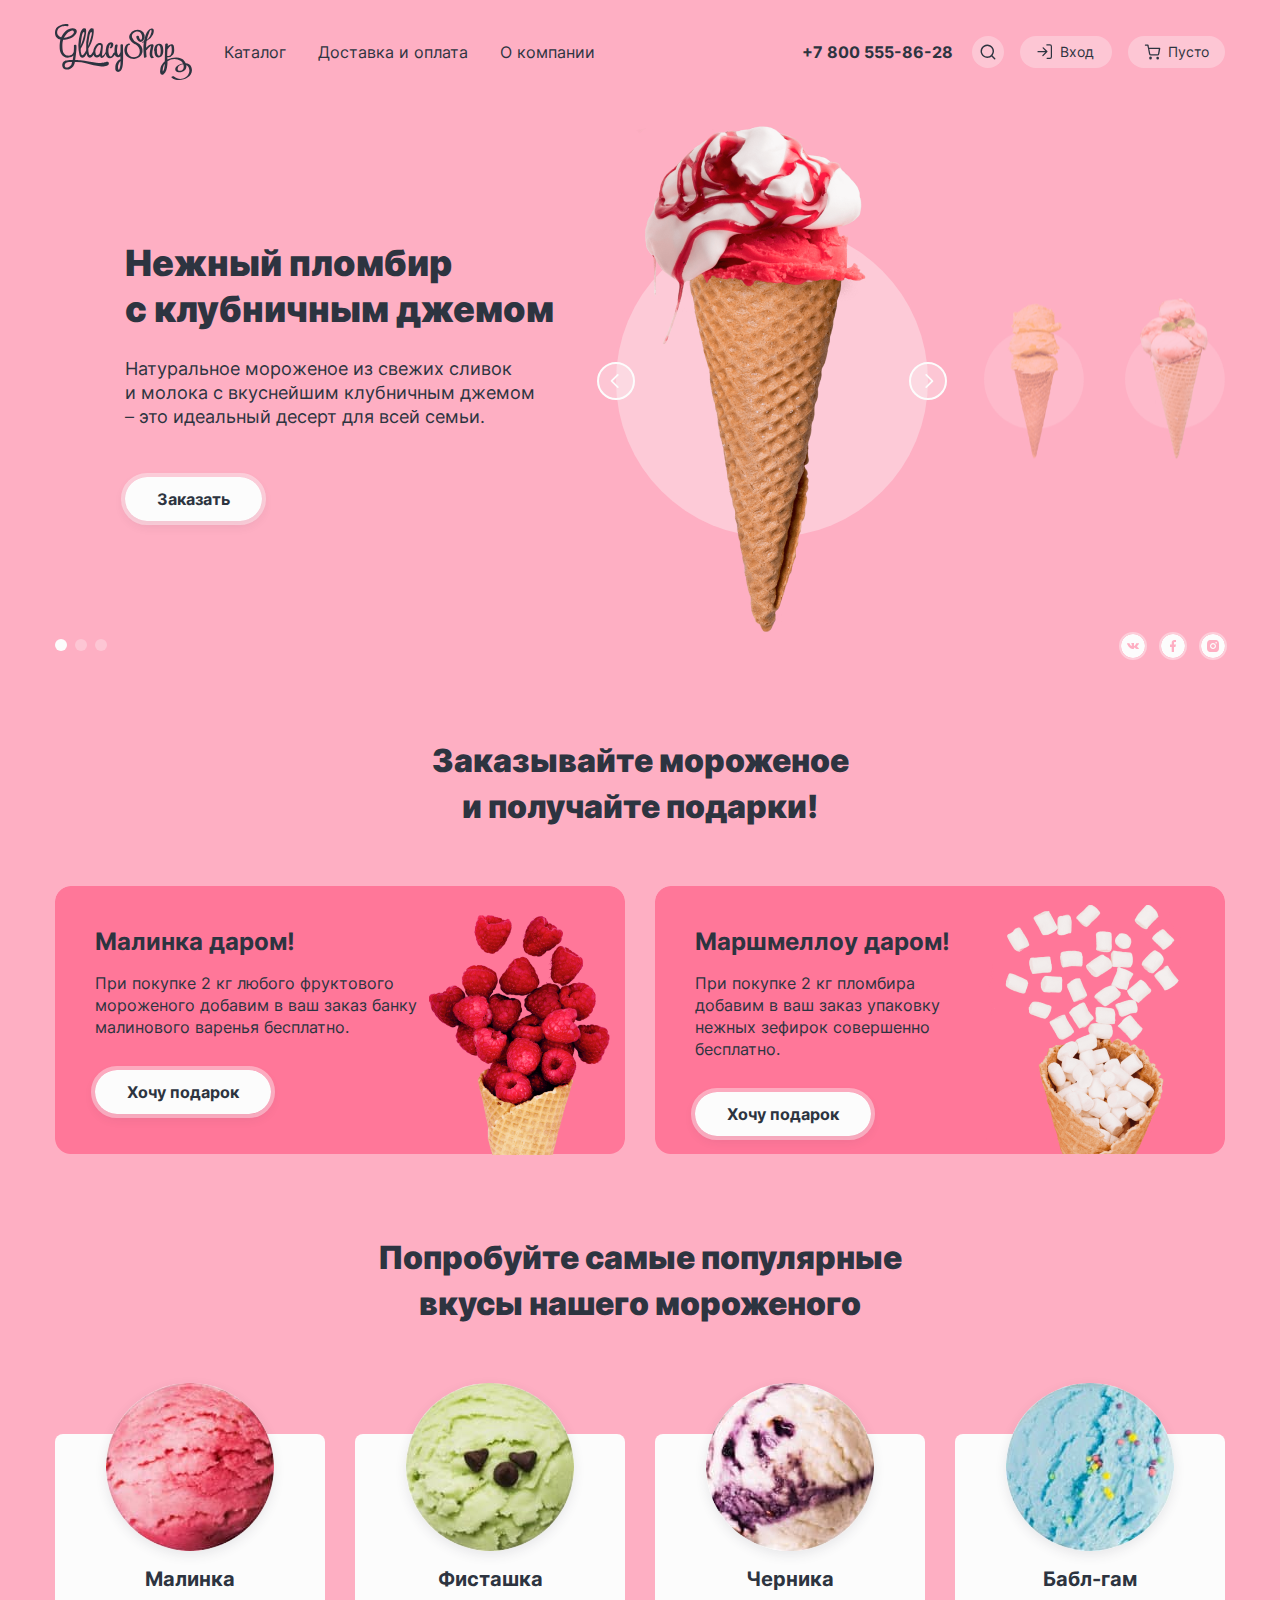
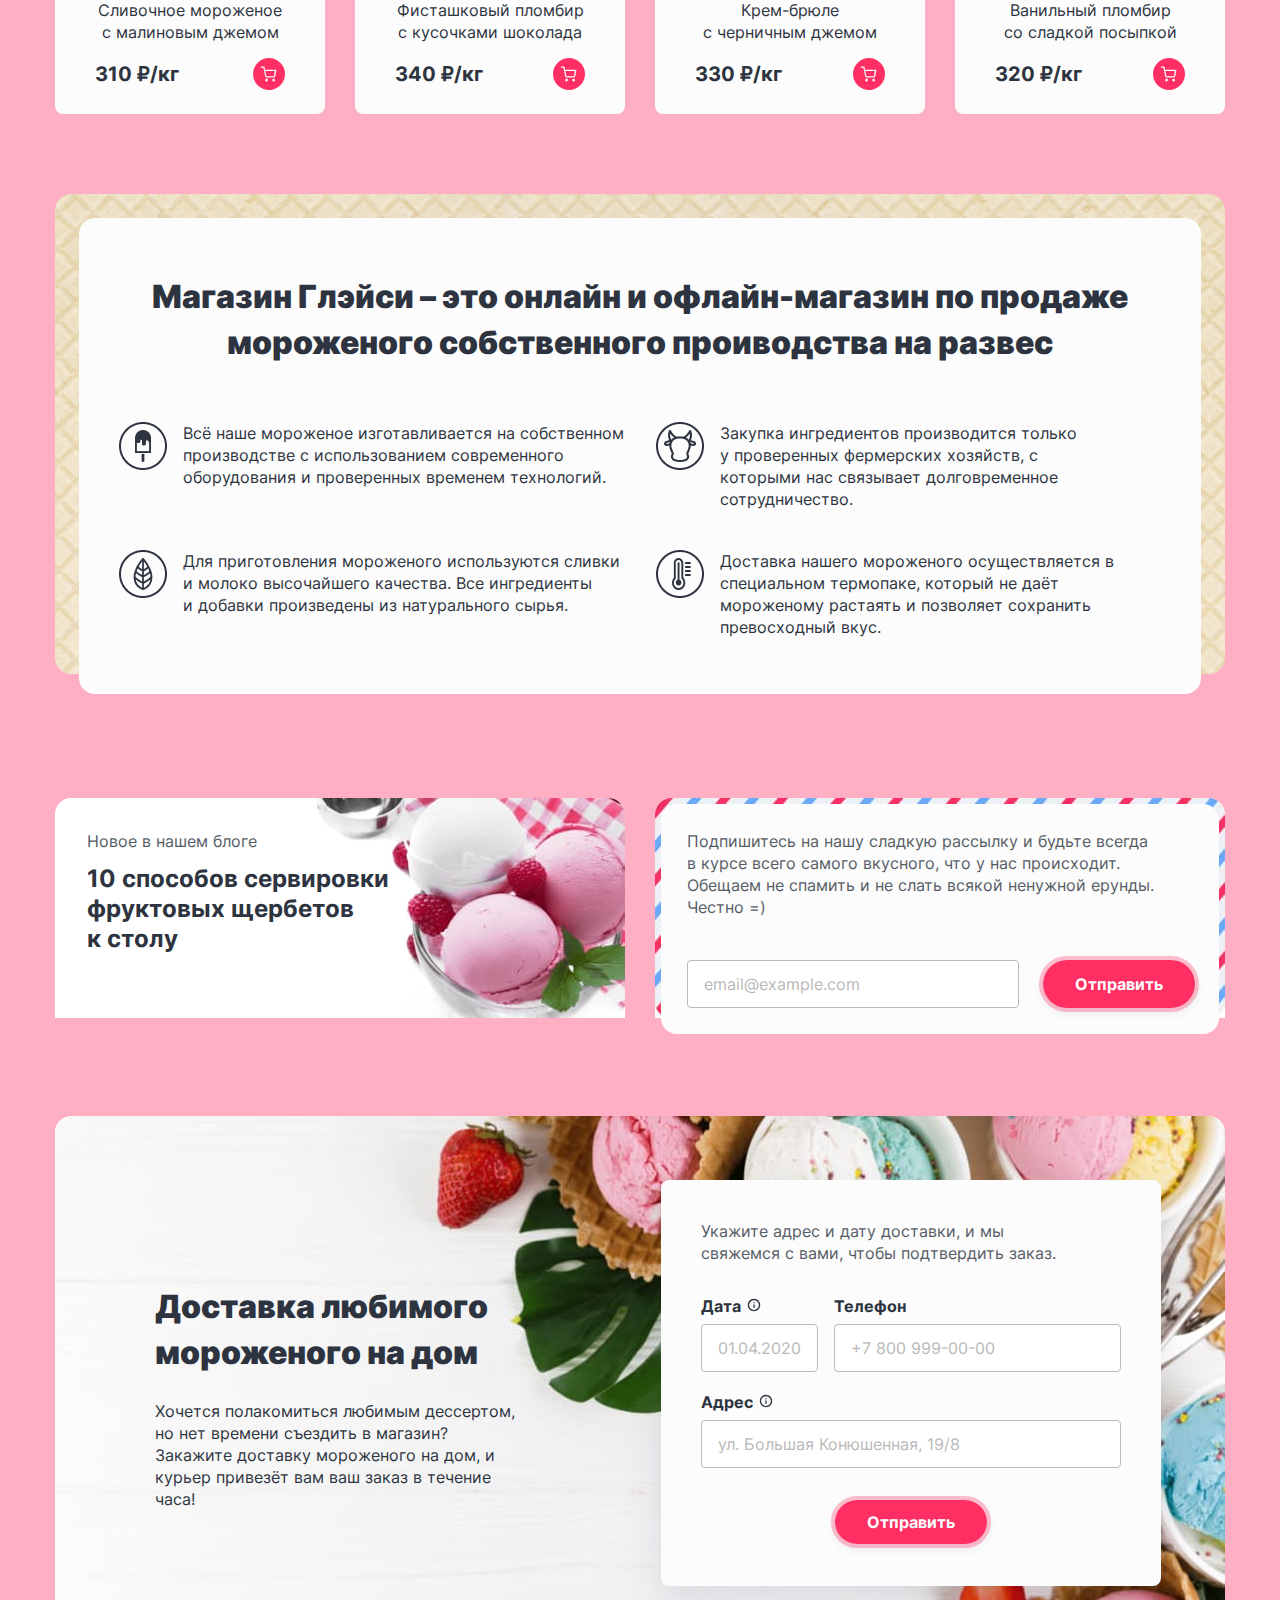
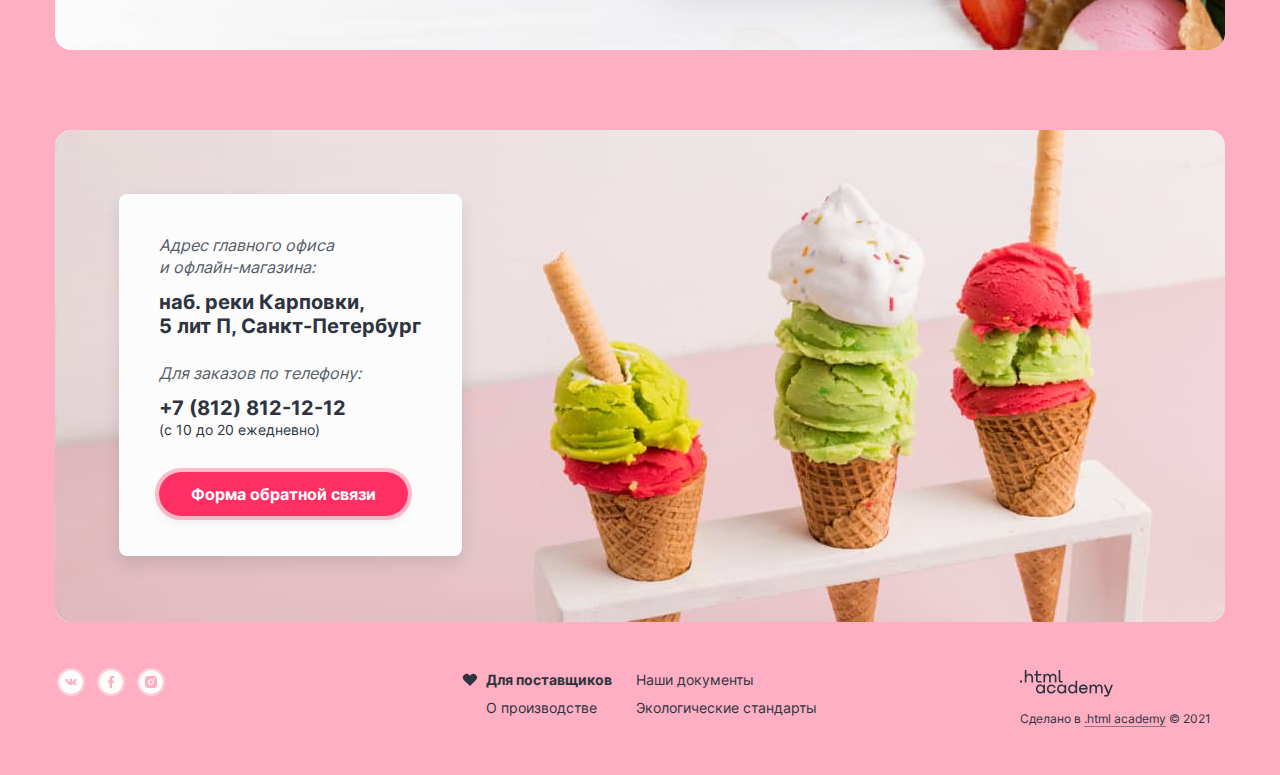
==== index.html @ a6a9e4eb "finish index html полностью" ====
<!DOCTYPE html>
<html lang="ru">

<head>
  <meta charset="utf-8">
  <title>HTML Academy: Глейси</title>
  <link rel="icon" href="favicon.ico">
  <link rel="icon" type="image/png" sizes="32x32" href="favicon.png">
  <link rel="stylesheet" href="styles/styles.css">
</head>

<body>
  <div class="container">
    <header class="header-top">
      <nav class="header-nav">
        <img class="header-logo" src="./images/logo.svg" width="137" height="56" alt="Глейси шоп">
        <ul class="main-nav disordered">
          <li class="main-nav-item">
            <a class="main-nav-link" href="#">Каталог</a>
            <ul class="main-nav-submenu">
              <li class="submenu-item new-submenu">
                <!--выбранному разделу добавлять клас submenu-link-current-->
                <a href="#" class="submenu-link">Новинки</a>
              </li>
              <li class="submenu-item">
                <a href="#" class="submenu-link">Сливочное</a>
              </li>
              <li class="submenu-item">
                <a href="#" class="submenu-link">Щербеты</a>
              </li>
              <li class="submenu-item">
                <a href="#" class="submenu-link">Фруктовый лед</a>
              </li>
              <li class="submenu-item">
                <a href="#" class="submenu-link">Мелорин</a>
              </li>
            </ul>
          </li>
          <li class="main-nav-item">
            <a class="main-nav-link" href="#">Доставка и оплата</a>
          </li>
          <li class="main-nav-item">
            <a class="main-nav-link" href="#">О компании</a>
          </li>
        </ul>
        <ul class="user-nav disordered">
          <li class="user-nav-item">
            <a class="user-nav-link link-phone" href="tel:+78005558628">+7 800 555-86-28</a>
          </li>
          <li class="user-nav-item search">
            <a class="user-nav-link nav-search" href="#">
              <span class="visually-hidden">Поиск</span>
              <svg class="search-img" aria-hidden="true" focusable="false" width="18" height="18" viewBox="0 0 18 18"
                fill="none" xmlns="http://www.w3.org/2000/svg">
                <path fill-rule="evenodd" clip-rule="evenodd"
                  d="M3 8.2a5.3 5.3 0 1 1 10.6 0 5.3 5.3 0 0 1-10.7 0Zm9.5 5.2a6.7 6.7 0 1 1 1-1l2.7 2.9a.7.7 0 0 1-1 1l-2.7-2.9Z"
                  fill="#2D3440" />
              </svg>
            </a>
            <!--для открытия попапа добавить класс popup-search-activ-->
            <div class="popup-search">
              <div class="popup-search-content">
                <button class="popup-button visually-hidden" tabindex="-1">Закрыть</button>
                <form class="popup-search-form" action="https://echo.htmlacademy.ru/" method="get">
                  <p>
                    <label for="search-form" class="visually-hidden">Поиск по сайту</label>
                    <!--при ошибке клас error-->
                    <input type="text" class="search-form" name="search-form" id="search-form"
                      placeholder="Поиск по сайту" required>
                    <button class="popup-button-reset" type="reset"></button>
                  </p>
                  <button class="visually-hidden" type="submit">Поиск</button>
                </form>
              </div>
            </div>
          </li>
          <li class="user-nav-item item-log-in">
            <a class="user-nav-link log-in" href="#">
              <svg class="log-in-img" aria-hidden="true" focusable="false" width="18" height="18" viewBox="0 0 18 18"
                fill="none" xmlns="http://www.w3.org/2000/svg">
                <path fill-rule="evenodd" clip-rule="evenodd"
                  d="M10.2 1.9c0-.4.3-.7.7-.7h3A2.2 2.2 0 0 1 16 3.4v10.5A2.2 2.2 0 0 1 14 16h-3a.7.7 0 0 1 0-1.3h3a.8.8 0 0 0 .8-.8V3.4a.8.8 0 0 0-.8-.9h-3a.7.7 0 0 1-.7-.6ZM6.7 4.4c.2-.3.6-.3.9 0l3.7 3.7a.7.7 0 0 1 0 1l-3.7 3.7a.7.7 0 1 1-1-.9l2.7-2.6H1.9a.7.7 0 0 1 0-1.3h7.4L6.7 5.3a.7.7 0 0 1 0-.9Z"
                  fill="#2D3440" />
              </svg>
              <span class="visually-hidden">Вход в личный кабинет</span>Вход</a>
            <!--Для открытия добавить клас popup-autр-activ-->
            <div class="popup-autorizacion">
              <div class="popup-autorizacion-content">
                <button class="popup-button visually-hidden" tabindex="-1">Закрыть</button>
                <h2 class="popup-autorizacion-title">Личный кабинет</h2>
                <form class="popup-search-form" action="https://echo.htmlacademy.ru/" method="get">
                  <div class="auth-group">
                    <label class="email visually-hidden" for="auth-login">Введите Ваш электронную почту</label>
                    <input class="auth-form-field field" type="text" id="auth-login" name="auth-login"
                      placeholder="email@example.com">
                  </div>
                  <div class="auth-group">
                    <label class="password visually-hidden" for="auth-password">Введите Ваш пароль</label>
                    <input class="auth-form-field field" type="password" id="auth-password" name="auth-password"
                      placeholder="Пароль">
                  </div>
                  <div class="auth-group auth-user-group">
                    <button class="button button-red" type="submit">Войти</button>
                    <div class="auth-user-option">
                      <a href="#" class="auth-form-recovery">Забыли пароль?</a>
                      <a href="#" class="auth-form-register">Регистрация</a>
                    </div>
                  </div>
                </form>
              </div>
            </div>
          </li>
          <li class="user-nav-item basket">
            <a class="user-nav-link basket-link" href="#">
              <svg class="basket-img empty" aria-hidden="true" focusable="false" width="18" height="18"
                viewBox="0 0 18 18" fill="none" xmlns="http://www.w3.org/2000/svg">
                <path fill-rule="evenodd" clip-rule="evenodd"
                  d="M1.3 1.5a.7.7 0 0 0 0 1.3h2L4 5.5 5 11a2 2 0 0 0 2 1.6h6.3a2 2 0 0 0 2-1.6l1-5.5a.7.7 0 0 0-.6-.8H5L4.6 2c0-.3-.4-.5-.7-.5H1.3Zm5 9.3L5.3 6h9.5l-.8 4.7a.6.6 0 0 1-.7.5H7a.6.6 0 0 1-.7-.5Zm-1 4.4a1.3 1.3 0 1 1 2.5 0 1.3 1.3 0 0 1-2.6 0Zm7 0a1.3 1.3 0 1 1 2.7 0 1.3 1.3 0 0 1-2.6 0Z" />
              </svg>
              <span>Пусто</span><span class="visually-hidden">Корзина
                товаров</span></a>
            <!--Для открытия добавить клас popup-basket-activ-->
            <div class="popup-basket">
              <div class="popup-basket-content">
                <h3 class="basket-title">Ваша корзина пока пуста</h3>
              </div>
            </div>
          </li>
        </ul>
      </nav>

    </header>
    <main class="main-index">
      <h1 class="visually-hidden">Glassy shop интернет магазин мороженного</h1>
      <!--Слайдер-->
      <section class="slider">
        <h2 class="visually-hidden">Слайдер с самыми популярными товарами</h2>
        <section class="slider-body">
          <h2 class="visually-hidden">Фото и описание популярного товара</h2>
          <div class="slider-wrapper">
            <ol class="slider-text-list ordered">
              <!--первый слайд-->
              <li class="slider-text-item slider-text-view">
                <h3 class="slider-title">Нежный пломбир <br>с клубничным джемом</h3>
                <p class="slider-subtitle">Натуральное мороженое из свежих сливок <br>и молока с вкуснейшим клубничным
                  джемом –
                  это идеальный десерт для всей семьи. </p>
              </li>
              <!--второй слайд-->
              <li class="slider-text-item">
                <h3 class="slider-title">Сливочное мороженое со вкусом банана</h3>
                <p class="slider-subtitle">Сливочное мороженое с ярким банановым вкусом подарит вам свежесть и
                  наслаждение
                  даже в самый жаркий летний день.</p>
              </li>
              <!--третий слайд-->
              <li class="slider-text-item">
                <h3 class="slider-title">Карамельный пломбир <br>с маршмеллоу</h3>
                <p class="slider-subtitle">Необычный сладкий десерт с карамельным топпингом и кусочками зефира завоюет
                  сердца
                  сладкоежек всех возрастов.</p>
              </li>
            </ol>
            <a href="#" class="button button-white">Заказать</a>
          </div>
          <div class="slider-image-wrapper">
            <ol class="slider-image-list ordered">
              <li class="slider-image-item slider-image-current">
                <img class="slider-image slider-image-current" src="./images/strawberry.png" width="306" height="507"
                  alt="Мороженное рожок, пломбир с клубничным джемом.">
              </li>
              <li class="slider-image-item">
                <img class="slider-image" src="./images/creamy.png" width="306" height="507"
                  alt="Мороженное рожок, сливочное, со вкусом банана.">
              </li>
              <li class="slider-image-item">
                <img class="slider-image" src="./images/caramel.png" width="306" height="507"
                  alt="Мороженное рожок, пломбир с клубничным джемом.">
              </li>
            </ol>
            <button class="slider-button slider-prev" type="button">
              <span class="visually-hidden">Предыдущее фото</span>
              <svg class="slider-prev-image" aria-hidden="true" focusable="false" width="7" height="12"
                viewBox="0 0 7 12" fill="none" xmlns="http://www.w3.org/2000/svg">
                <path fill-rule="evenodd" clip-rule="evenodd"
                  d="M1.13526 0.864757C0.875566 0.605058 0.454511 0.605058 0.194813 0.864757C-0.0648862 1.12446 -0.0648862 1.54551 0.194813 1.80521L4.39609 6.00649L0.194774 10.2078C-0.0649247 10.4675 -0.0649247 10.8886 0.194774 11.1483C0.454473 11.408 0.875527 11.408 1.13523 11.1483L5.80394 6.47955C5.80489 6.47861 5.80583 6.47767 5.80678 6.47672C6.06648 6.21702 6.06648 5.79597 5.80678 5.53627L1.13526 0.864757Z" />
              </svg>
            </button>
            <button class="slider-button slider-next" type="button">
              <span class="visually-hidden">Следующее фото</span>
              <svg class="slider-next-image" aria-hidden="true" focusable="false" width="7" height="12"
                viewBox="0 0 7 12" fill="none" xmlns="http://www.w3.org/2000/svg">
                <path fill-rule="evenodd" clip-rule="evenodd"
                  d="M1.13526 0.864757C0.875566 0.605058 0.454511 0.605058 0.194813 0.864757C-0.0648862 1.12446 -0.0648862 1.54551 0.194813 1.80521L4.39609 6.00649L0.194774 10.2078C-0.0649247 10.4675 -0.0649247 10.8886 0.194774 11.1483C0.454473 11.408 0.875527 11.408 1.13523 11.1483L5.80394 6.47955C5.80489 6.47861 5.80583 6.47767 5.80678 6.47672C6.06648 6.21702 6.06648 5.79597 5.80678 5.53627L1.13526 0.864757Z" />
              </svg>
            </button>
          </div>
        </section>
        <div class="slider-control-wrapper">
          <ol class="slider-pagination ordered">
            <li class="slider-pagination-item">
              <button class="slider-pagination-button slider-pagination-button-current" type="button">
                <span class="visually-hidden">1 слайд</span>
              </button>
            </li>
            <li class="slider-pagination-item">
              <button class="slider-pagination-button" type="button">
                <span class="visually-hidden">2 слайд</span>
              </button>
            </li>
            <li class="slider-pagination-item">
              <button class="slider-pagination-button" type="button">
                <span class="visually-hidden">3 слайд</span>
              </button>
            </li>
          </ol>
          <!--социальные кнопки-->
          <ul class="social slider-social disordered">
            <li class="social-item">
              <a class="social-link" href="https://vk.com/htmlacademy">
                <span class="visually-hidden">Мы в контакте</span>
                <svg class="social-icon vk" aria-hidden="true" focusable="false" width="16" height="16"
                  viewBox="0 0 16 16" fill="none" xmlns="http://www.w3.org/2000/svg">
                  <path fill-rule="evenodd" clip-rule="evenodd"
                    d="M16 8C16 12.4183 12.4183 16 8 16C3.58172 16 0 12.4183 0 8C0 3.58172 3.58172 0 8 0C12.4183 0 16 3.58172 16 8ZM8.39228 9.98325H7.91409C7.91409 9.98325 6.85898 10.0389 5.92986 9.19111C4.91657 8.26636 4.02166 6.43135 4.02166 6.43135C4.02166 6.43135 3.97008 6.31103 4.02612 6.25287C4.08911 6.18748 4.2607 6.18329 4.2607 6.18329L5.40378 6.17672C5.40378 6.17672 5.51151 6.19252 5.58862 6.24211C5.65216 6.28304 5.68778 6.35957 5.68778 6.35957C5.68778 6.35957 5.87252 6.76907 6.11721 7.13954C6.59475 7.86277 6.81717 8.02097 6.97932 7.94349C7.21553 7.8305 7.14472 6.92108 7.14472 6.92108C7.14472 6.92108 7.14907 6.59097 7.0258 6.44401C6.93034 6.33007 6.75027 6.29685 6.67077 6.28752C6.60647 6.28 6.71204 6.14912 6.84888 6.09038C7.05458 6.00205 7.41787 5.99701 7.84708 6.00091C8.18147 6.00386 8.2777 6.02214 8.40846 6.04984C8.71183 6.11404 8.70237 6.31976 8.68196 6.76362C8.67586 6.89625 8.66879 7.05014 8.66879 7.22787C8.66879 7.26786 8.66746 7.31048 8.66609 7.35433C8.659 7.58166 8.65089 7.84192 8.82159 7.93863C8.90913 7.98813 9.1233 7.94606 9.65894 7.14887C9.91286 6.77107 10.1032 6.32683 10.1032 6.32683C10.1032 6.32683 10.1448 6.24763 10.2095 6.21365C10.2756 6.179 10.3648 6.18966 10.3648 6.18966L11.5677 6.1831C11.5677 6.1831 11.9291 6.14531 11.9877 6.28828C12.049 6.43839 11.8526 6.78887 11.3611 7.36294C10.8976 7.90445 10.6707 8.10579 10.6886 8.2824C10.7018 8.41323 10.8493 8.53049 11.1343 8.76238C11.7265 9.24409 11.8843 9.49702 11.9218 9.55713C11.9248 9.56199 11.9271 9.56559 11.9287 9.56795C12.1937 9.95308 11.6348 9.98325 11.6348 9.98325L10.5665 9.99629C10.5665 9.99629 10.3369 10.0362 10.0347 9.85427C9.87671 9.75923 9.72223 9.60401 9.57505 9.45612C9.35005 9.23004 9.1421 9.02109 8.96463 9.07041C8.66683 9.15322 8.67617 9.71559 8.67617 9.71559C8.67617 9.71559 8.67834 9.83571 8.61046 9.89968C8.53672 9.96936 8.39228 9.98325 8.39228 9.98325Z" />
                </svg>
              </a>
            </li>
            <li class="social-item">
              <a class="social-link" href="https://www.facebook.com/htmlacademy/">
                <span class="visually-hidden">Мы в фейсбуке</span>
                <svg class="social-icon facebook" aria-hidden="true" focusable="false" width="16" height="16"
                  viewBox="0 0 16 16" fill="none" xmlns="http://www.w3.org/2000/svg">
                  <path fill-rule="evenodd" clip-rule="evenodd"
                    d="M16 8C16 12.4183 12.4183 16 8 16C3.58172 16 0 12.4183 0 8C0 3.58172 3.58172 0 8 0C12.4183 0 16 3.58172 16 8ZM9.61905 8.6H8.66667V12H7.14286V8.6H6V7H7.14286V5.88C7.14286 4.6628 7.87733 4 8.91162 4C9.40686 4 9.87581 4.0388 10 4.056V5.4H9.42857C8.66667 5.4 8.66667 5.788 8.66667 6.2V7H10L9.61905 8.6Z" />
                </svg>
              </a>
            </li>
            <li class="social-item">
              <a class="social-link" href="https://www.instagram.com/htmlacademy/">
                <span class="visually-hidden">Мы в инстаграмме</span>
                <svg class="social-icon instagram" aria-hidden="true" focusable="false" width="16" height="16"
                  viewBox="0 0 16 16" fill="none" xmlns="http://www.w3.org/2000/svg">
                  <path fill-rule="evenodd" clip-rule="evenodd"
                    d="M16 8C16 12.4183 12.4183 16 8 16C3.58172 16 0 12.4183 0 8C0 3.58172 3.58172 0 8 0C12.4183 0 16 3.58172 16 8ZM9.6488 4.024C9.2224 4.004 9.0868 4 8 4C6.9132 4 6.7776 4.0052 6.3512 4.024C5.9248 4.044 5.6352 4.1108 5.38 4.21C5.11297 4.31029 4.87107 4.46769 4.6712 4.6712C4.46752 4.87093 4.31009 5.11287 4.21 5.38C4.1108 5.6352 4.044 5.9248 4.024 6.3512C4.004 6.7776 4 6.9132 4 8C4 9.0868 4.0052 9.2224 4.024 9.6488C4.044 10.0748 4.1108 10.3652 4.21 10.62C4.31037 10.887 4.46776 11.1289 4.6712 11.3288C4.87101 11.5324 5.11293 11.6898 5.38 11.79C5.6352 11.8888 5.9252 11.956 6.3512 11.976C6.7776 11.996 6.9132 12 8 12C9.0868 12 9.2224 11.9948 9.6488 11.976C10.0748 11.956 10.3652 11.8888 10.62 11.79C10.8869 11.6895 11.1288 11.5321 11.3288 11.3288C11.5324 11.129 11.6899 10.8871 11.79 10.62C11.8888 10.3648 11.956 10.0748 11.976 9.6488C11.996 9.2224 12 9.0868 12 8C12 6.9132 11.9948 6.7776 11.976 6.3512C11.956 5.9252 11.8888 5.6348 11.79 5.38C11.6896 5.11304 11.5322 4.87116 11.3288 4.6712C11.1064 4.4492 10.884 4.3116 10.62 4.21C10.3648 4.1108 10.0748 4.044 9.6488 4.024ZM6.58579 6.58579C6.96086 6.21071 7.46957 6 8 6C8.53043 6 9.03914 6.21071 9.41421 6.58579C9.78929 6.96086 10 7.46957 10 8C10 8.53043 9.78929 9.03914 9.41421 9.41421C9.03914 9.78929 8.53043 10 8 10C7.46957 10 6.96086 9.78929 6.58579 9.41421C6.21071 9.03914 6 8.53043 6 8C6 7.46957 6.21071 6.96086 6.58579 6.58579ZM10.4536 5.54645C10.5473 5.64021 10.6 5.76739 10.6 5.9C10.6 6.03261 10.5473 6.15979 10.4536 6.25355C10.3598 6.34732 10.2326 6.4 10.1 6.4C9.96739 6.4 9.84021 6.34732 9.74645 6.25355C9.65268 6.15979 9.6 6.03261 9.6 5.9C9.6 5.76739 9.65268 5.64021 9.74645 5.54645C9.84021 5.45268 9.96739 5.4 10.1 5.4C10.2326 5.4 10.3598 5.45268 10.4536 5.54645ZM8.84853 7.15147C8.62348 6.92643 8.31826 6.8 8 6.8C7.68174 6.8 7.37652 6.92643 7.15147 7.15147C6.92643 7.37652 6.8 7.68174 6.8 8C6.8 8.31826 6.92643 8.62348 7.15147 8.84853C7.37652 9.07357 7.68174 9.2 8 9.2C8.31826 9.2 8.62348 9.07357 8.84853 8.84853C9.07357 8.62348 9.2 8.31826 9.2 8C9.2 7.68174 9.07357 7.37652 8.84853 7.15147Z" />
                </svg>
              </a>
            </li>
          </ul>
        </div>
      </section>
      <!--специальные предложения-->
      <section class="cpecial">
        <h2 class="visually-hidden">Специальные предложения</h2>
        <p class="special-title"><strong>Заказывайте мороженое и получайте подарки!</strong></p>
        <ul class="special-list disordered">
          <li class="special-item raspberry">
            <div class="special-item-text">
              <h3 class="special-item-title">Малинка даром!</h3>
              <p class="special-item-subtitle">При покупке 2 кг любого фруктового мороженого добавим в ваш заказ банку
                малинового варенья бесплатно.</p>
              <a href="#" class="button button-white">Хочу подарок</a>
            </div>
            <img class="special-item-img" src="./images/raspberry.png" alt="Малина в рожке" width="181" height="240px">
          </li>
          <li class="special-item marshmallow">
            <div class="special-item-text">
              <h3 class="special-item-title">Маршмеллоу даром!</h3>
              <p class="special-item-subtitle">При покупке 2 кг пломбира добавим в ваш заказ упаковку нежных зефирок
                совершенно бесплатно.</p>
              <a href="#" class="button button-white">Хочу подарок</a>
            </div>
            <img class="special-item-img" src="./images/marshmallow.png" alt="Зефирки в рожке" width="232" height="249">
          </li>
        </ul>
      </section>
      <!--Популярные товары-->
      <section class="popular">
        <h2 class="popular-title">Попробуйте самые популярные вкусы нашего мороженого</h2>
        <ul class="popular-card card-list disordered">
          <li class="card-item">
            <img class="card-item-image" src="./images/ice-raspberry.jpg" width="168" height="168"
              alt="фото малинового мороженого">
            <h4 class="card-item-title">Малинка</h4>
            <p class="card-item-subtitle">Сливочное мороженое с малиновым джемом</p>
            <div class="buy-wrapper">
              <p class="card-item-price"><b>310 ₽/кг</b></p>
              <button class="card-item-button" type="button">
                <span class="visually-hidden">Добавить в корзину</span>
                <svg class="basket-img" aria-hidden="true" focusable="false" width="18" height="18" viewBox="0 0 18 18"
                  fill="none" xmlns="http://www.w3.org/2000/svg">
                  <path fill-rule="evenodd" clip-rule="evenodd"
                    d="M1.3 1.5a.7.7 0 0 0 0 1.3h2L4 5.5 5 11a2 2 0 0 0 2 1.6h6.3a2 2 0 0 0 2-1.6l1-5.5a.7.7 0 0 0-.6-.8H5L4.6 2c0-.3-.4-.5-.7-.5H1.3Zm5 9.3L5.3 6h9.5l-.8 4.7a.6.6 0 0 1-.7.5H7a.6.6 0 0 1-.7-.5Zm-1 4.4a1.3 1.3 0 1 1 2.5 0 1.3 1.3 0 0 1-2.6 0Zm7 0a1.3 1.3 0 1 1 2.7 0 1.3 1.3 0 0 1-2.6 0Z" />
                </svg>
              </button>
            </div>
          </li>
          <li class="card-item">
            <img class="card-item-image" src="./images/ice-pistachio.jpg" width="168" height="168"
              alt="фото Фисташкового мороженого с кусочками шоколада">
            <h4 class="card-item-title">Фисташка</h4>
            <p class="card-item-subtitle">Фисташковый пломбир с кусочками шоколада</p>
            <div class="buy-wrapper">
              <p class="card-item-price"><b>340 ₽/кг</b></p>
              <button class="card-item-button" type="button">
                <span class="visually-hidden">Добавить в корзину</span>
                <svg class="basket-img" aria-hidden="true" focusable="false" width="18" height="18" viewBox="0 0 18 18"
                  fill="none" xmlns="http://www.w3.org/2000/svg">
                  <path fill-rule="evenodd" clip-rule="evenodd"
                    d="M1.3 1.5a.7.7 0 0 0 0 1.3h2L4 5.5 5 11a2 2 0 0 0 2 1.6h6.3a2 2 0 0 0 2-1.6l1-5.5a.7.7 0 0 0-.6-.8H5L4.6 2c0-.3-.4-.5-.7-.5H1.3Zm5 9.3L5.3 6h9.5l-.8 4.7a.6.6 0 0 1-.7.5H7a.6.6 0 0 1-.7-.5Zm-1 4.4a1.3 1.3 0 1 1 2.5 0 1.3 1.3 0 0 1-2.6 0Zm7 0a1.3 1.3 0 1 1 2.7 0 1.3 1.3 0 0 1-2.6 0Z" />
                </svg>
              </button>
            </div>
          </li>
          <li class="card-item">
            <img class="card-item-image" src="./images/ice-blueberry.jpg" width="168" height="168"
              alt="фото мороженого крем Крем-брюле с черничным джемом">
            <h4 class="card-item-title">Черника</h4>
            <p class="card-item-subtitle">Крем-брюле <br>с черничным джемом</p>
            <div class="buy-wrapper">
              <p class="card-item-price"><b>330 ₽/кг</b></p>
              <button class="card-item-button" type="button">
                <span class="visually-hidden">Добавить в корзину</span>
                <svg class="basket-img" aria-hidden="true" focusable="false" width="18" height="18" viewBox="0 0 18 18"
                  fill="none" xmlns="http://www.w3.org/2000/svg">
                  <path fill-rule="evenodd" clip-rule="evenodd"
                    d="M1.3 1.5a.7.7 0 0 0 0 1.3h2L4 5.5 5 11a2 2 0 0 0 2 1.6h6.3a2 2 0 0 0 2-1.6l1-5.5a.7.7 0 0 0-.6-.8H5L4.6 2c0-.3-.4-.5-.7-.5H1.3Zm5 9.3L5.3 6h9.5l-.8 4.7a.6.6 0 0 1-.7.5H7a.6.6 0 0 1-.7-.5Zm-1 4.4a1.3 1.3 0 1 1 2.5 0 1.3 1.3 0 0 1-2.6 0Zm7 0a1.3 1.3 0 1 1 2.7 0 1.3 1.3 0 0 1-2.6 0Z" />
                </svg>
              </button>
            </div>
          </li>
          <li class="card-item">
            <img class="card-item-image" src="./images/ice-buble-gum.jpg" width="168" height="168"
              alt="фото ванильного мороженого с сладкой посыпкой">
            <h4 class="card-item-title">Бабл-гам</h4>
            <p class="card-item-subtitle">Ванильный пломбир <br>со сладкой посыпкой</p>
            <div class="buy-wrapper">
              <p class="card-item-price"><b>320 ₽/кг</b></p>
              <button class="card-item-button" type="button">
                <span class="visually-hidden">Добавить в корзину</span>
                <svg class="basket-img" aria-hidden="true" focusable="false" width="18" height="18" viewBox="0 0 18 18"
                  fill="none" xmlns="http://www.w3.org/2000/svg">
                  <path fill-rule="evenodd" clip-rule="evenodd"
                    d="M1.3 1.5a.7.7 0 0 0 0 1.3h2L4 5.5 5 11a2 2 0 0 0 2 1.6h6.3a2 2 0 0 0 2-1.6l1-5.5a.7.7 0 0 0-.6-.8H5L4.6 2c0-.3-.4-.5-.7-.5H1.3Zm5 9.3L5.3 6h9.5l-.8 4.7a.6.6 0 0 1-.7.5H7a.6.6 0 0 1-.7-.5Zm-1 4.4a1.3 1.3 0 1 1 2.5 0 1.3 1.3 0 0 1-2.6 0Zm7 0a1.3 1.3 0 1 1 2.7 0 1.3 1.3 0 0 1-2.6 0Z" />
                </svg>
              </button>
            </div>
          </li>
        </ul>
      </section>
      <!--Преимущества-->
      <section class="advantages">
        <div class="advantages-wrapper">
          <h2 class="visually-hidden">Наши преимущества</h2>
          <p class="advantages-title"><strong>Магазин Глэйси – это онлайн и офлайн-магазин по продаже мороженого
              собственного проиводства на развес</strong></p>
          <ul class="advantages-subtitle-list disordered">
            <li class="advantages-subtitle ice-cream">
              <p>Всё наше мороженое изготавливается на собственном производстве с использованием современного
                оборудования и проверенных временем технологий.</p>
            </li>
            <li class="advantages-subtitle cow">
              <p>Закупка ингредиентов производится только
                <br>у проверенных фермерских хозяйств, с которыми
                нас связывает долговременное сотрудничество.
              </p>
            </li>
            <li class="advantages-subtitle leaf">
              <p>Для приготовления мороженого используются сливки и молоко высочайшего качества. Все ингредиенты
                <br>и добавки произведены из натурального сырья.
              </p>
            </li>
            <li class="advantages-subtitle thermometer">
              <p>Доставка нашего мороженого осуществляется в специальном термопаке, который не даёт мороженому растаять
                и позволяет сохранить превосходный вкус.</p>
            </li>
          </ul>
        </div>
      </section>
      <!--новинки блога-->
      <div class="foryou">
        <article class="blog">
          <h2 class="visually-hidden">Новинки блога и рассылка новостей</h2>
          <a href="#" class="blog-link">
            <h5 class="blog-title">Новое в нашем блоге</h5>
          </a>
          <a href="#" class="blog-link">
            <b class="blog-subtitle">10 способов сервировки фруктовых щербетов <br>к столу</b>
          </a>
        </article>
        <!--рассылка-->
        <section class="newsletter">
          <h2 class="visually-hidden">Подписка на новостную рассылку</h2>
          <div class="newsletter-wrapper">
            <p class="newsletter-text">Подпишитесь на нашу сладкую рассылку и будьте всегда
              <br>в курсе всего самого вкусного, что у нас происходит. Обещаем не спамить и не слать всякой ненужной
              ерунды.
              Честно =)
            </p>
            <form class="newsletter-form" action="https://echo.htmlacademy.ru/" method="post">
              <p class="newsletter-email">
                <label class="visually-hidden" for="newsletter-email">Email</label>
                <input class="field" placeholder="email@example.com" type="email" name="newsletter-email"
                  id="newsletter-email" required>
              </p>
              <button class="button button-red newsletter-button" type="submit">Отправить</button>
            </form>
          </div>
        </section>
      </div>
      <!--Доставка-->
      <section class="delivery">
        <div class="delivery-text">
          <h2 class="delivery-title">Доставка любимого мороженого на дом</h2>
          <p class="delivery-subtitle">Хочется полакомиться любимым дессертом, но нет времени съездить в магазин?
            Закажите доставку мороженого на дом, и курьер привезёт вам ваш заказ в течение часа!</p>
        </div>
        <form class="delivery-form" action="https://echo.htmlacademy.ru/" method="post">
          <p class="delivery-form-text">Укажите адрес и дату доставки, и мы свяжемся с вами, чтобы подтвердить заказ.
          </p>
          <p class="field-group date">
            <label for="delivery-date-input" class="delivery-date">Дата
              <span class="delivery-info">
                <span class="visually-hidden">Дополнительная информация.</span>
                <span class="delivery-popup">Выберите желаемую дату доставки</span>
              </span>
            </label>
            <input type="text" class="delivery-date-input" name="delivery-date-input" id="delivery-date-input"
              placeholder="01.04.2020" required>
          </p>
          <p class="field-group phone">
            <label for="delivery-phone-input" class="delivery-phone">Телефон</label>
            <input type="tel" class="delivery-phone-input" name="delivery-phone-input" id="delivery-phone-input"
              placeholder="+7 800 999-00-00" required>
          </p>
          <p class="field-group address">
            <label for="delivery-address-input" class="delivery-address">Адрес
              <span class="delivery-info">
                <span class="visually-hidden">Дополнительная информация.</span>
                <span class="delivery-popup">Введите название улицы, дома и квартиры</span>
              </span>
            </label>
            <input type="text" class="delivery-address-input" name="delivery-address-input" id="delivery-address-input"
              placeholder="ул. Большая Конюшенная, 19/8" required>
          </p>
          <button class="button button-red delivery-button" type="submit">Отправить</button>
        </form>
      </section>
      <!--Контакты-->
      <section class="contacts">
        <h2 class="visually-hidden">Контакты</h2>
        <address class="contacts-address">
          <p class="address-title">Адрес главного офиса и офлайн-магазина:</p>
          <p class="address-subtitle"><strong>наб. реки Карповки, <br>5 лит П, Санкт-Петербург</strong></p>
          <p class="address-title title-phone">Для заказов по телефону:</p>
          <a class="contacts-phone" href="+78128121212">+7 (812) 812-12-12</a>
          <p class="work-time">(с 10 до 20 ежедневно)</p>
          <a class="button button-red button-feedback" href="#">Форма обратной связи</a>
        </address>
      </section>
    </main>
    <!--footer-->
    <footer class="page-footer">
      <!--footer-social-->
      <section class="footer-social">
        <h2 class="visually-hidden">Мы в соцсетях</h2>
        <ul class="social footer-social-list disordered">
          <li class="social-item">
            <a class="social-link" href="https://vk.com/htmlacademy">
              <span class="visually-hidden">Мы в контакте</span>
              <svg class="social-icon vk" aria-hidden="true" focusable="false" width="16" height="16"
                viewBox="0 0 16 16" fill="none" xmlns="http://www.w3.org/2000/svg">
                <path fill-rule="evenodd" clip-rule="evenodd"
                  d="M16 8C16 12.4183 12.4183 16 8 16C3.58172 16 0 12.4183 0 8C0 3.58172 3.58172 0 8 0C12.4183 0 16 3.58172 16 8ZM8.39228 9.98325H7.91409C7.91409 9.98325 6.85898 10.0389 5.92986 9.19111C4.91657 8.26636 4.02166 6.43135 4.02166 6.43135C4.02166 6.43135 3.97008 6.31103 4.02612 6.25287C4.08911 6.18748 4.2607 6.18329 4.2607 6.18329L5.40378 6.17672C5.40378 6.17672 5.51151 6.19252 5.58862 6.24211C5.65216 6.28304 5.68778 6.35957 5.68778 6.35957C5.68778 6.35957 5.87252 6.76907 6.11721 7.13954C6.59475 7.86277 6.81717 8.02097 6.97932 7.94349C7.21553 7.8305 7.14472 6.92108 7.14472 6.92108C7.14472 6.92108 7.14907 6.59097 7.0258 6.44401C6.93034 6.33007 6.75027 6.29685 6.67077 6.28752C6.60647 6.28 6.71204 6.14912 6.84888 6.09038C7.05458 6.00205 7.41787 5.99701 7.84708 6.00091C8.18147 6.00386 8.2777 6.02214 8.40846 6.04984C8.71183 6.11404 8.70237 6.31976 8.68196 6.76362C8.67586 6.89625 8.66879 7.05014 8.66879 7.22787C8.66879 7.26786 8.66746 7.31048 8.66609 7.35433C8.659 7.58166 8.65089 7.84192 8.82159 7.93863C8.90913 7.98813 9.1233 7.94606 9.65894 7.14887C9.91286 6.77107 10.1032 6.32683 10.1032 6.32683C10.1032 6.32683 10.1448 6.24763 10.2095 6.21365C10.2756 6.179 10.3648 6.18966 10.3648 6.18966L11.5677 6.1831C11.5677 6.1831 11.9291 6.14531 11.9877 6.28828C12.049 6.43839 11.8526 6.78887 11.3611 7.36294C10.8976 7.90445 10.6707 8.10579 10.6886 8.2824C10.7018 8.41323 10.8493 8.53049 11.1343 8.76238C11.7265 9.24409 11.8843 9.49702 11.9218 9.55713C11.9248 9.56199 11.9271 9.56559 11.9287 9.56795C12.1937 9.95308 11.6348 9.98325 11.6348 9.98325L10.5665 9.99629C10.5665 9.99629 10.3369 10.0362 10.0347 9.85427C9.87671 9.75923 9.72223 9.60401 9.57505 9.45612C9.35005 9.23004 9.1421 9.02109 8.96463 9.07041C8.66683 9.15322 8.67617 9.71559 8.67617 9.71559C8.67617 9.71559 8.67834 9.83571 8.61046 9.89968C8.53672 9.96936 8.39228 9.98325 8.39228 9.98325Z" />
              </svg>
            </a>
          </li>
          <li class="social-item">
            <a class="social-link" href="https://www.facebook.com/htmlacademy/">
              <span class="visually-hidden">Мы в фейсбуке</span>
              <svg class="social-icon facebook" aria-hidden="true" focusable="false" width="16" height="16"
                viewBox="0 0 16 16" fill="none" xmlns="http://www.w3.org/2000/svg">
                <path fill-rule="evenodd" clip-rule="evenodd"
                  d="M16 8C16 12.4183 12.4183 16 8 16C3.58172 16 0 12.4183 0 8C0 3.58172 3.58172 0 8 0C12.4183 0 16 3.58172 16 8ZM9.61905 8.6H8.66667V12H7.14286V8.6H6V7H7.14286V5.88C7.14286 4.6628 7.87733 4 8.91162 4C9.40686 4 9.87581 4.0388 10 4.056V5.4H9.42857C8.66667 5.4 8.66667 5.788 8.66667 6.2V7H10L9.61905 8.6Z" />
              </svg>
            </a>
          </li>
          <li class="social-item">
            <a class="social-link" href="https://www.instagram.com/htmlacademy/">
              <span class="visually-hidden">Мы в инстаграмме</span>
              <svg class="social-icon instagram" aria-hidden="true" focusable="false" width="16" height="16"
                viewBox="0 0 16 16" fill="none" xmlns="http://www.w3.org/2000/svg">
                <path fill-rule="evenodd" clip-rule="evenodd"
                  d="M16 8C16 12.4183 12.4183 16 8 16C3.58172 16 0 12.4183 0 8C0 3.58172 3.58172 0 8 0C12.4183 0 16 3.58172 16 8ZM9.6488 4.024C9.2224 4.004 9.0868 4 8 4C6.9132 4 6.7776 4.0052 6.3512 4.024C5.9248 4.044 5.6352 4.1108 5.38 4.21C5.11297 4.31029 4.87107 4.46769 4.6712 4.6712C4.46752 4.87093 4.31009 5.11287 4.21 5.38C4.1108 5.6352 4.044 5.9248 4.024 6.3512C4.004 6.7776 4 6.9132 4 8C4 9.0868 4.0052 9.2224 4.024 9.6488C4.044 10.0748 4.1108 10.3652 4.21 10.62C4.31037 10.887 4.46776 11.1289 4.6712 11.3288C4.87101 11.5324 5.11293 11.6898 5.38 11.79C5.6352 11.8888 5.9252 11.956 6.3512 11.976C6.7776 11.996 6.9132 12 8 12C9.0868 12 9.2224 11.9948 9.6488 11.976C10.0748 11.956 10.3652 11.8888 10.62 11.79C10.8869 11.6895 11.1288 11.5321 11.3288 11.3288C11.5324 11.129 11.6899 10.8871 11.79 10.62C11.8888 10.3648 11.956 10.0748 11.976 9.6488C11.996 9.2224 12 9.0868 12 8C12 6.9132 11.9948 6.7776 11.976 6.3512C11.956 5.9252 11.8888 5.6348 11.79 5.38C11.6896 5.11304 11.5322 4.87116 11.3288 4.6712C11.1064 4.4492 10.884 4.3116 10.62 4.21C10.3648 4.1108 10.0748 4.044 9.6488 4.024ZM6.58579 6.58579C6.96086 6.21071 7.46957 6 8 6C8.53043 6 9.03914 6.21071 9.41421 6.58579C9.78929 6.96086 10 7.46957 10 8C10 8.53043 9.78929 9.03914 9.41421 9.41421C9.03914 9.78929 8.53043 10 8 10C7.46957 10 6.96086 9.78929 6.58579 9.41421C6.21071 9.03914 6 8.53043 6 8C6 7.46957 6.21071 6.96086 6.58579 6.58579ZM10.4536 5.54645C10.5473 5.64021 10.6 5.76739 10.6 5.9C10.6 6.03261 10.5473 6.15979 10.4536 6.25355C10.3598 6.34732 10.2326 6.4 10.1 6.4C9.96739 6.4 9.84021 6.34732 9.74645 6.25355C9.65268 6.15979 9.6 6.03261 9.6 5.9C9.6 5.76739 9.65268 5.64021 9.74645 5.54645C9.84021 5.45268 9.96739 5.4 10.1 5.4C10.2326 5.4 10.3598 5.45268 10.4536 5.54645ZM8.84853 7.15147C8.62348 6.92643 8.31826 6.8 8 6.8C7.68174 6.8 7.37652 6.92643 7.15147 7.15147C6.92643 7.37652 6.8 7.68174 6.8 8C6.8 8.31826 6.92643 8.62348 7.15147 8.84853C7.37652 9.07357 7.68174 9.2 8 9.2C8.31826 9.2 8.62348 9.07357 8.84853 8.84853C9.07357 8.62348 9.2 8.31826 9.2 8C9.2 7.68174 9.07357 7.37652 8.84853 7.15147Z" />
              </svg>
            </a>
          </li>
        </ul>
      </section>
      <!--footer-info-->
      <section class="footer-info">
        <h2 class="visually-hidden">Дополнительная информация</h2>
        <ul class="footer-info-list disordered">
          <li class="footer-info-item">
            <a class="footer-info-link suppliers" href="#">Для поставщиков</a>
          </li>
          <li class="footer-info-item">
            <a class="footer-info-link production" href="#">Наши документы</a>
          </li>
          <li class="footer-info-item">
            <a class="footer-info-link documents" href="#">О производстве</a>
          </li>
          <li class="footer-info-item">
            <a class="footer-info-link standarts" href="#">Экологические стандарты</a>
          </li>
        </ul>
      </section>
      <!--Копирайт-->
      <section class="copyright">
        <h2 class="visually-hidden">Копирайт</h2>
        <a class="footer-logo" href="https://htmlacademy.ru/">
          <img class="footer-logo-img" src="./images/logo_htmlacademy.svg" alt="Логитип компании htmlacademy.">
        </a>
        <p class="footer-copyright">Сделано в <a class="copyright-link">.html academy</a> © 2021</p>
      </section>
    </footer>
  </div>
</body>

</html>
---- styles/styles.css ----
@font-face {
  font-family: "Inter";
  font-style: normal;
  font-weight: 400;
  src: url("../fonts/inter-400.woff2") format("woff2");
  font-display: swap;
}

@font-face {
  font-family: "Inter";
  font-style: normal;
  font-weight: 700;
  src: url("../fonts/inter-700.woff2") format("woff2");
  font-display: swap;
}

@font-face {
  font-family: "Inter";
  font-style: normal;
  font-weight: 900;
  src: url("../fonts/inter-900.woff2") format("woff2");
  font-display: swap;
}

*,
*::before,
*::after {
  margin: 0;
  padding: 0;
}

html {
  height: 100%;
}

body {
  display: flex;
  flex-direction: column;
  min-height: 100%;
  font-family: "Inter", "Arial", sans-serif;
  font-weight: 400;
  font-size: 16px;
  line-height: 22px;
  color: #2d3440;
  background-color: #feafc3;
}

.visually-hidden {
  position: absolute;
  width: 1px;
  height: 1px;
  margin: -1px;
  padding: 0;
  border: 0;
  clip: rect(0 0 0 0);
  overflow: hidden;
}

.disordered li,
.ordered li {
  list-style-type: none;
}

.container {
  max-width: 1170px;
  margin: 0 auto;
}

.main-index {
  display: grid;
  gap: 80px;
  flex-grow: 1;
}

/*---header---*/

.header-top {
  min-height: 104px;
  padding-top: 24px;
  box-sizing: border-box;
}

.header-nav {
  display: flex;
  margin-bottom: 24px;
}

.header-logo {
  margin-right: 16px;
}

/*---main-nav---*/
.main-nav {
  display: flex;
  align-items: center;
}

.main-nav-item {
  position: relative;
}

.main-nav-link {
  padding: 8px 16px;
  border-radius: 26px;
  line-height: 20px;
  color: #2d3440;
  text-decoration: none;
}

.main-nav-link:hover {
  background-color: rgba(252, 252, 252, 0.5);
}

.main-nav-link:focus {
  background-color: rgba(252, 252, 252, 0.5);
  outline: 2px solid #2d3440;
  outline-offset: inherit;
}

.main-nav-link:active {
  background-color: #fcfcfc;
}

.link-current {
  color: #fcfcfc;
  background-color: #ff4a78;
  border-radius: 26px;
}

/*---submenu---*/


.main-nav-submenu {
  display: none;
  position: absolute;
  top: 37px;
  width: 138px;
  background-color: #fcfcfc;
  border-radius: 4px;
  font-size: 14px;
  line-height: 20px;
  box-sizing: border-box;
  box-shadow: 0 8px 16px 0 rgba(45, 52, 64, 0.12);
  z-index: 1;
}

.main-nav-submenu::before {
  content: "";
  position: absolute;
  width: 100px;
  height: 10px;
  top: -10px;
  background-color: transparent;
}

.main-nav-item:hover .main-nav-submenu {
  display: block;
}

.submenu-link {
  display: inline-block;
  margin-bottom: 4px;
  padding-left: 16px;
  padding-top: 8px;
  padding-bottom: 8px;
  text-decoration: none;
  color: #2d3440;
  border: none;
  outline: none;
}

.new-submenu {
  position: relative;
  margin-top: 8px;
  margin-bottom: 8px;
  font-weight: 700;
  font-size: 14px;
}

.new-submenu::after {
  content: "";
  display: block;
  position: absolute;
  left: 16px;
  right: 16px;
  bottom: -7px;
  height: 1px;
  background-color: #b9b9b9;
}

.submenu-item:hover {
  background-color: #ffcbd8;
}

.submenu-item:focus-within {
  outline: 2px solid #2d3440;
  border-radius: 26px;
  background-color: #ffcbd8;
}

.submenu-item:active {
  background-color: #ff7799;
}

.submenu-link-current {
  background-color: #ff4a78;
}

/*---user-nav---*/

.user-nav {
  display: flex;
  align-items: center;
  margin-left: auto;
  font-size: 14px;
  line-height: 20px;
}

.user-nav-item {
  position: relative;
  margin-right: 16px;
}

.user-nav-item:last-child {
  margin-right: 0;
}

.user-nav-link {
  outline: none;
  text-decoration: none;
  color: #2d3440;
}

.item-log-in,
.basket {
  padding: 6px 16px;
  background-color: rgba(252, 252, 252, 0.3);
  border-radius: 26px;
}

.item-log-in {
  padding-right: 18px;
}

.log-in,
.basket-link {
  display: flex;
}

.link-phone {
  margin-right: 3px;
  text-decoration: none;
  font-weight: 700;
  font-size: 16px;
  line-height: 20px;
  color: #2d3440;
  border-radius: 26px;
}

.search {
  background-color: rgba(252, 252, 252, 0.3);
  border-radius: 50%;
}

.search-img {
  display: block;
}

.nav-search {
  display: block;
  width: 18px;
  height: 18px;
  padding: 7px;
}

.log-in-img {
  display: block;
  margin-top: 1px;
  margin-right: 6px;
}

.basket-img {
  display: block;
  margin-top: 1px;
  margin-right: 6px;
}

.empty {
  fill: #2d3440;
}

/*---user-menu состояние---*/

.user-nav-item:not(:first-child):hover {
  background-color: rgba(252, 252, 252, 0.5);
}

.user-nav-item:not(:first-child):focus-within {
  outline: 2px solid #2d3440;
  outline-offset: inherit;
  background-color: rgba(252, 252, 252, 0.5);
}

.user-nav-item:not(:first-child):active {
  background-color: #fcfcfc;
}

.link-phone:hover {
  background-color: rgba(252, 252, 252, 0.5);
}

.link-phone:focus {
  outline: 2px solid #2d3440;
  outline-offset: inherit;
  background-color: rgba(252, 252, 252, 0.5);
}

.link-phone:active {
  background-color: #fcfcfc;
}

/*--popup--*/

.popup-search {
  display: none;
}

.popup-search-activ {
  display: block;
}

.popup-search-content {
  position: absolute;
  right: 0;
  top: 40px;
  width: 356px;
  padding: 24px 16px;
  background-color: #fcfcfc;
  border-radius: 4px;
  box-sizing: border-box;
}

.search-form {
  position: relative;
  width: 100%;
  padding-top: 14px;
  padding-bottom: 14px;
  padding-left: 16px;
  border: 1px solid #b9b9b9;
  border-radius: 4px;
  box-sizing: border-box;
  font-family: "Inter", "Arial", sans-serif;
  font-weight: 400;
  font-size: 16px;
  line-height: 20px;
  color: #2d3440;
}

.search-form:hover,
.auth-form-field:hover,
.field:hover,
.delivery-date-input:hover,
.delivery-phone-input:hover,
.delivery-address-input:hover {
  border: 1px solid #2d3440;
  cursor: pointer;
}

.search-form:focus,
.auth-form-field:focus,
.field:focus,
.delivery-date-input:focus,
.delivery-phone-input:focus,
.delivery-address-input:focus {
  border: 2px solid #2d3440;
}

.error:invalid {
  border: 1px solid #ea5454;
}

.error:focus:invalid {
  border: 2px solid #ea5454;
}

.search-form:disabled,
.auth-form-field:disabled,
.field:disabled,
.delivery-date-input:disabled,
.delivery-phone-input:disabled,
.delivery-address-input:disabled {
  border: 1px solid #b9b9b9;
  background-color: #e7e7e7;
}

.popup-button-reset {
  position: absolute;
  display: none;
  width: 16px;
  height: 16px;
  top: 50%;
  right: 28px;
  transform: translateY(-50%);
  border: none;
  background: url("../images/cross.svg");
  background-repeat: no-repeat;
  background-position: center;
  opacity: 0.4;
  cursor: pointer;
}

.search-form::placeholder {
  font-family: "Inter", "Arial", sans-serif;
  font-weight: 400;
  font-size: 16px;
  line-height: 20px;
}

.search-form:focus + .popup-button-reset {
  display: block;
}

.popup-button-reset:hover {
  opacity: 1;
}

/*--autorizacion--*/

.popup-autorizacion {
  display: none;
  position: absolute;
  width: 420px;
  padding: 48px;
  padding-bottom: 52px;
  top: 40px;
  right: 0;
  background-color: #fcfcfc;
  box-sizing: border-box;
}

.popup-autр-activ {
  display: block;
}

.popup-autorizacion-title {
  margin-bottom: 32px;
  font-weight: 700;
  font-size: 24px;
  line-height: 30px;
}

.auth-form-field {
  width: 100%;
  padding: 14px 16px;
  border: 1px solid #b9b9b9;
  font-family: "Inter", "Arial", sans-serif;
  font-weight: 400;
  font-size: 16px;
  line-height: 20px;
  color: #2d3440;
  box-sizing: border-box;
}

.auth-form-field::placeholder {
  font-family: "Inter", "Arial", sans-serif;
  font-weight: 400;
  font-size: 16px;
  line-height: 20px;
}

.auth-group:not(:first-child) {
  margin-top: 16px;
}

.auth-group:last-child {
  margin-top: 32px;
}

.button {
  padding: 12px 32px;
  border-radius: 26px;
  outline: 4px solid;
  border: none;
  box-shadow: 0 4px 12px 0 rgba(45, 52, 64, 0.1);
  font-family: "Inter", "Arial", sans-serif;
  font-weight: 700;
  font-size: 16px;
  line-height: 20px;
}

.button-red {
  outline-color: rgba(255, 47, 100, 0.3);
  background-color: #ff2f64;
  color: #fcfcfc;
}

.auth-user-group {
  display: flex;
}

.auth-user-option {
  display: flex;
  flex-direction: column;
  align-items: flex-start;
  margin-left: 23px;
}

.auth-form-recovery,
.auth-form-register {
  position: relative;
  font-family: "Inter", "Arial", sans-serif;
  font-weight: 400;
  font-size: 14px;
  line-height: 20px;
  color: #2d3440;
  text-decoration: none;
}

.auth-form-recovery::after,
.auth-form-register::after {
  content: "";
  display: block;
  height: 1px;
  background-color: #2d3440;
}
/*---состояние белых и красных кнопок---*/
.button-red:hover {
  background-color: #ff2f64;
  outline-color: rgba(255, 47, 100, 0.3);
  color: #2d3440;
  cursor: pointer;
}

.button-red:focus {
  outline: 2px solid #2d3440;
  background-color: #ff2f64;
}

.button-red:disabled {
  background-color: #b9b9b9;
  outline-color: rgba(185, 185, 185, 0.3);
  color: #565c66;
}

.button-white:hover {
  outline-color: #fcfcfc;
  background: rgba(252, 252, 252, 0.4);
  cursor: pointer;
}

.button-white:focus {
  outline: 2px solid #2d3440;
  background-color: #fcfcfc;
}

.button-white:disabled {
  background-color: #e7e7e7;
  outline-color: rgba(252, 252, 252, 0.4);
  color: #b9b9b9;
}

/*---корзина---*/

.popup-basket {
  display: none;
}

.popup-basket-activ {
  display: block;
}

.popup-basket-content {
  position: absolute;
  top: 40px;
  right: 0;
  width: 288px;
  padding: 48px;
  background-color: #fcfcfc;
  border-radius: 4px;
  box-sizing: border-box;
}

.basket-title {
  text-align: center;
  font-family: "Inter", "Arial", sans-serif;
  font-weight: 700;
  font-size: 24px;
  line-height: 30px;
}

/*---Слайдер---*/

.slider {
  padding-top: 21px;
}

.slider-body {
  display: flex;
}

.slider-wrapper {
  width: 540px;
  padding-top: 115px;
  padding-left: 70px;
  box-sizing: border-box;
}

.slider-text-list {
  display: block;
  position: relative;
}

.slider-text-item {
  display: none;
}

.slider-text-view {
  display: block;
}

.slider-title {
  width: 470px;
  margin-bottom: 25px;
  font-family: "Inter", "Arial", sans-serif;
  font-weight: 900;
  font-size: 36px;
  line-height: 46px;
}

.slider-subtitle {
  width: 414px;
  margin-bottom: 48px;
  font-family: "Inter", "Arial", sans-serif;
  font-weight: 400;
  font-size: 18px;
  line-height: 24px;
}

.slider-image-wrapper {
  position: relative;
  width: 609px;
  margin-left: 21px;
  box-sizing: border-box;
}

.slider-image-list {
  display: flex;
  align-items: center;
}

.slider-image-item {
  width: 100px;
  margin-left: 28px;
  opacity: 0.4;
  transform: scale(0.32);
}

.slider-image-item:last-child {
  margin-left: 41px;
}

.slider-image-item:first-child {
  margin-left: 0;
}

.slider-image {
  display: block;
  position: relative;
}

.slider-image-item::before {
  content: "";
  display: block;
  position: absolute;
  width: 312px;
  height: 312px;
  top: 100px;
  background-color: rgba(252, 252, 252, 0.35);
  border-radius: 50%;
}

.slider-image-current {
  width: 306px;
  height: 507px;
  opacity: 1;
  transform: none;
}

.slider-button {
  position: absolute;
  width: 38px;
  height: 38px;
  padding: 9px 11px;
  top: 237px;
  left: -19px;
  border: 2px solid #fcfcfc;
  border-radius: 50%;
  background-color: rgba(252, 252, 252, 0.3);
  outline: none;
}

.slider-next-image,
.slider-prev-image {
  display: block;
  width: 16px;
  height: 16px;
  fill: #fcfcfc;
}

.slider-prev {
  transform: rotate(180deg);
}

.slider-next {
  left: 293px;
}

.button-white {
  display: inline-block;
  background-color: #fcfcfc;
  outline-color: rgba(252, 252, 252, 0.4);
  color: #2d3440;
  text-decoration: none;
}

.slider-control-wrapper {
  display: flex;
  justify-content: space-between;
  margin-top: 2px;
}

.slider-pagination {
  display: flex;
  max-width: 540px;
}

.slider-pagination-item:not(:last-child) {
  margin-right: 8px;
}

.slider-pagination-button {
  width: 12px;
  height: 12px;
  border-radius: 50%;
  background-color: rgba(252, 252, 252, 0.3);
  border: none;
}

.slider-pagination-button-current {
  background-color: rgba(252, 252, 252, 1);
}

.social {
  display: flex;
}

.slider-social {
  max-width: 500px;
}

.social-link {
  display: block;
  outline: 2px solid rgba(252, 252, 252, 0.4);
  border-radius: 50%;
  border: none;
  background-clip: content-box;
  overflow: hidden;
}

.social-icon {
  display: block;
  width: 24px;
  height: 24px;
  fill: #fcfcfc;
}

.social-item:not(:last-child) {
  margin-right: 16px;
}

/*---Состояние slider---*/

.slider-button:hover {
  background-color: #fcfcfc;
  cursor: pointer;
}

.slider-button:hover .slider-prev-image,
.slider-button:hover .slider-next-image {
  fill: #2d3440;
}

.slider-button:focus {
  border: 2px solid #2d3440;
}

.slider-button:focus .slider-prev-image,
.slider-button:focus .slider-next-image {
  fill: #2d3440;
}

.slider-button:active {
  border: 2px solid #fcfcfc;
  opacity: 0.4;
}

.slider-button:active .slider-prev-image,
.slider-button:active .slider-next-image {
  fill: #fcfcfc;
}

.slider-pagination-button:hover {
  border: 1px solid #fcfcfc;
  cursor: pointer;
}

.slider-pagination-button:focus {
  border: 1px solid #2d3440;
}

.social-link:hover .social-icon {
  background-color: #2d3440;
}

.social-link:focus {
  outline: 2px solid #2d3440;
  outline-offset: inherit;
}

.social-link:focus .social-icon {
  background-color: #2d3440;
}

/*---special---*/

.special-title {
  width: 434px;
  margin: 0 auto;
  margin-bottom: 56px;
  text-align: center;
}

.special-title strong {
  font-weight: 900;
  font-size: 32px;
  line-height: 46px;
}

.special-list {
  display: grid;
  grid-template-columns: 570px 570px;
  gap: 30px;
}

.raspberry {
  grid-column: 1/2;
}

.marshmallow {
  grid-column: 2/3;
}

.special-item {
  display: flex;
  justify-content: space-between;
  width: 570px;
  padding: 19px 7px 0 40px;
  background-image: url("../images/substrate.png");
  background-repeat: no-repeat;
  background-size: 100% auto;
  border-radius: 16px;
  box-sizing: border-box;
}

.raspberry .special-item-img {
  margin-top: 10px;
  margin-right: 8px;
}

.special-item-text {

  margin-top: 22px;
}

.special-item-title {
  margin-bottom: 15px;
  font-weight: 700;
  font-size: 24px;
  line-height: 30px;
}

.special-item-subtitle {
  margin-bottom: 32px;
}

.special-item-img {
  display: block;
  object-fit: contain;
}

/*---popular---*/

.popular-title {
  width: 527px;
  margin: 0 auto;
  text-align: center;
  font-weight: 900;
  font-size: 32px;
  line-height: 46px;
}

.popular-card {
  margin-top: 107px;
}

.card-list {
  display: grid;
  grid-template-columns: 270px 270px 270px 270px;
  gap: 30px;
}

.card-item {
  display: block;
  position: relative;
  width: 270px;
  padding: 0 40px;
  text-align: center;
  background-color: #fcfcfc;
  border-radius: 8px;
  box-sizing: border-box;
}

.card-item-image {
  display: block;
  position: absolute;
  top: -51px;
  left: 51px;
  width: 168px;
  height: 168px;
  border-radius: 50%;
  box-shadow: 0 4px 12px rgba(45, 52, 64, 0.1);
}

.card-item-title {
  margin-top: 133px;
  margin-bottom: 8px;
  font-weight: 700;
  font-size: 20px;
  line-height: 24px;
}

.card-item-subtitle {
  width: 190px;
  margin-bottom: 15px;
}

.card-item-button {
  border: none;
  border-radius: 50%;
  background-color: #ff2f64;
}

.card-item-button .basket-img {
  display: block;
  margin: 0;
  padding: 7px;
  fill: #fcfcfc;
}

.buy-wrapper {
  display: flex;
  justify-content: space-between;
  margin-bottom: 24px;
  align-items: center;
}

.card-item-price b {
  font-weight: 700;
  font-size: 20px;
  line-height: 24px;
}

/*---Состояние корзины карточки товара---*/

.card-item-button:hover {
  background-color: rgba(252, 252, 252, 0.3);
  outline: 2px solid rgba(255, 47, 100, 1);
  cursor: pointer;
}

.card-item-button:hover .basket-img {
  fill: #2d3440;
}

.card-item-button:focus {
  outline: 2px solid #2d3440;
}

.card-item-button:disabled {
  background-color: #b9b9b9;
}

.card-item-button:disabled .basket-img {
  fill: #2d3440;
}

/*---Преимущества---*/

.advantages {
  width: 1170px;
  padding: 24px;
  background-image: url("../images/wafer.png");
  background-repeat: no-repeat;
  border-radius: 16px;
  box-sizing: border-box;
}

.advantages-wrapper {
  width: 1122px;
  padding: 56px 40px 16px;
  text-align: center;
  background-color: #fcfcfc;
  border-radius: 16px;
  box-sizing: border-box;
}

.advantages-title {
  padding-bottom: 56px;
}

.advantages-title strong {
  font-weight: 900;
  font-size: 32px;
  line-height: 46px;
}

.advantages-subtitle-list {
  display: flex;
  justify-content: space-between;
  flex-wrap: wrap;
}

.advantages-subtitle {
  position: relative;
  width: 441px;
  padding-left: 64px;
  margin-bottom: 40px;
  text-align: start;
}

.advantages-subtitle::before {
  display: block;
  position: absolute;
  width: 48px;
  height: 48px;
  top: 0;
  left: 0;
}

.ice-cream {
  background-image: url("../images/ice-cream.png");
  background-repeat: no-repeat;
}

.cow {
  width: 400px;
  margin-right: 41px;
  background-image: url("../images/cow.png");
  background-repeat: no-repeat;
}

.leaf {
  background-image: url("../images/leaf.png");
  background-repeat: no-repeat;
}

.thermometer {
  background-image: url("../images/thermometer.png");
  background-repeat: no-repeat;
}

/*---блог рассылка---*/

.foryou {
  display: flex;
  justify-content: space-between;
  width: 1170px;
}

.blog {
  width: 570px;
  min-height: 220px;
  padding-left: 32px;
  padding-top: 32px;
  background-image: url("../images/blog.jpg");
  background-repeat: no-repeat;
  border-radius: 16px;
  box-sizing: border-box;
}

.blog-link {
  display: inline-block;
  width: 303px;
  margin-bottom: 13px;
  text-decoration: none;
  color: inherit;
}

.blog-title {
  font-weight: 400;
  font-size: 16px;
  line-height: 20px;
  color: #565c66;
}

.blog-subtitle {
  font-weight: 700;
  font-size: 24px;
  line-height: 30px;
}

.newsletter {
  width: 570px;
  min-height: 220px;
  padding: 6px;
  background-image: url("../images/newsletter.jpg");
  background-repeat: no-repeat;
  border-radius: 16px;
  box-sizing: border-box;
}

.newsletter-wrapper {
  padding: 26px;
  background-color: #fcfcfc;
  border-radius: 16px;
}

.newsletter-text {
  margin-bottom: 42px;
  color: #565c66;
}

.newsletter-form {
  display: flex;
}

.field {
  width: 332px;
  height: 48px;
  padding: 14px 16px;
  border: 1px solid #b9b9b9;
  border-radius: 4px;
  box-sizing: border-box;
  font-family: inherit;
  font-weight: 400;
  font-size: 16px;
  line-height: 20px;
}

.field::placeholder {
  font-family: inherit;
  font-weight: 400;
  font-size: 16px;
  line-height: 20px;
  color: #b9b9b9;
}

.newsletter-button {
  margin-left: 24px;
}

/*---доставка---*/
.delivery {
  display: flex;
  justify-content: space-between;
  width: 1170px;
  margin-top: -4px;
  padding: 64px;
  background-image: url("../images/delivery.jpg");
  background-repeat: no-repeat;
  border-radius: 16px;
  box-sizing: border-box;
}

.delivery-text {
  width: 371px;
  padding-top: 104px;
  padding-left: 36px;
}

.delivery-title {
  padding-bottom: 24px;
  font-weight: 900;
  font-size: 32px;
  line-height: 46px;
}

.delivery-form {
  display: grid;
  grid-template-columns: 117px 287px;
  gap: 16px;
  width: 500px;
  padding: 40px;
  background-color: #fcfcfc;
  border-radius: 8px;
  box-shadow: 0 15px 40px 0 rgba(45, 52, 64, 0.12);
  box-sizing: border-box;
}

.delivery-form-text {
  width: 380px;
  grid-column: 1/-1;
  padding-bottom: 16px;
  font-weight: 400;
  font-size: 16px;
  line-height: 22px;
  color: #565c66;
}

.date {
  grid-column: 1/2;
}

.info-date {
  grid-column: 1/2;
}

.phone {
  grid-column: 2/3;
}

.address {
  grid-column: 1/-1;
  margin-top: 4px;
}

.field-group {
  display: flex;
  flex-direction: column;
}

.delivery-date,
.delivery-phone,
.delivery-address {
  font-weight: 700;
  font-size: 16px;
  line-height: 20px;
}

.delivery-date-input {
  width: 117px;
  height: 48px;
  padding: 14px 16px;
  border: 1px solid #b9b9b9;
  border-radius: 4px;
  appearance: none;
  box-sizing: border-box;
}

.delivery-phone-input {
  width: 287px;
  height: 48px;
  padding: 14px 16px;
  border: 1px solid #b9b9b9;
  border-radius: 4px;
  box-sizing: border-box;
}

.delivery-address-input {
  width: 420px;
  height: 48px;
  padding: 14px 16px;
  border: 1px solid #b9b9b9;
  border-radius: 4px;
  box-sizing: border-box;
}

.delivery-date-input::placeholder,
.delivery-phone-input::placeholder,
.delivery-address-input::placeholder {
  font-family: inherit;
  font-weight: 400;
  font-size: 16px;
  line-height: 20px;
  color: #b9b9b9;
}

.delivery-date-input,
.delivery-phone-input,
.delivery-address-input {
  margin-top: 8px;
  font-family: inherit;
  font-weight: 400;
  font-size: 16px;
  line-height: 20px;
}

.delivery-button {
  grid-column: 1/-1;
  margin-top: 16px;
  margin-bottom: 2px;
  justify-self: center;
}

.delivery-info {
  display: inline-block;
  position: relative;
  width: 14px;
  height: 14px;
  margin-left: 2px;
  background-image: url("../images/info.svg");
  background-repeat: no-repeat;
}

/*---popup form---*/

.delivery-popup {
  display: none;
  position: absolute;
  top: -10px;
  left: 22px;
  width: 162px;
  padding: 10px 8px;
  background-color: #fcfcfc;
  border: 1px solid #b9b9b9;
  box-shadow: 0 2px 12px 0 rgba(173, 152, 143, 0.18);
  font-family: inherit;
  font-weight: 400;
  font-size: 12px;
  line-height: 16px;
  color: #565c66;
  z-index: 10;
}

.delivery-popup::before {
  content: "";
  display: block;
  position: absolute;
  width: 10px;
  height: 10px;
  top: 12px;
  left: -6px;
  background-color: #fcfcfc;
  border-left: 1px solid #b9b9b9;
  border-bottom: 1px solid #b9b9b9;
  box-shadow: 0 2px 12px 0 rgba(173, 152, 143, 0.18);
  transform: rotate(45deg);
}

.delivery-info:hover .delivery-popup {
  display: block;
}

/*---контакты---*/

.contacts {
  display: block;
  width: 1170px;
  background-image: url("../images/contacts-background.jpg");
  background-repeat: no-repeat;
  border-radius: 16px;
  min-height: 492px;
  object-fit: contain;
}

.contacts-address {
  width: 343px;
  margin-top: 64px;
  margin-left: 64px;
  padding-top: 40px;
  padding-left: 40px;
  padding-bottom: 40px;
  background-color: #fcfcfc;
  box-shadow: 0 8px 16px 0 rgba(45, 52, 64, 0.12);
  border-radius: 8px;
  box-sizing: border-box;
}

.address-title {
  width: 179px;
  padding-bottom: 12px;
  font-size: 16px;
  line-height: 22px;
  color: #565c66;
}

.address-subtitle {
  width: 263px;
  padding-bottom: 24px;
}

.address-subtitle strong {
  font-weight: 700;
  font-style: normal;
  font-size: 20px;
  line-height: 24px;
}

.title-phone {
  width: 205px;
}

.contacts-phone {
  text-decoration: none;
  font-family: inherit;
  font-weight: 700;
  font-style: normal;
  font-size: 20px;
  line-height: 24px;
  color: #2d3440;
}

.work-time {
  padding-bottom: 32px;
  font-family: inherit;
  font-weight: 400;
  font-style: normal;
  font-size: 14px;
  line-height: 20px;
}

.button-feedback {
  display: inline-block;
  text-decoration: none;
  font-style: normal;
}

/*---footer---*/

.page-footer {
  display: flex;
  padding-top: 40px;
  padding-bottom: 48px;
}

.footer-social {
  margin-top: 8px;
  margin-left: 4px;
}

.footer-info {
  margin-top: 6px;
  margin-left: 315px;
}

.footer-info-list {
  display: grid;
  grid-template-columns: auto auto;
  column-gap: 16px;
  row-gap: 6px;
}

.footer-info-item {
  max-width: 200px;
}

.footer-info-link {
  padding-left: 8px;
  text-decoration: none;
  font-family: inherit;
  font-weight: 400;
  font-size: 14px;
  line-height: 20px;
  color: #2d3440;
}

.suppliers {
  position: relative;
  font-weight: 700;
  font-size: 14px;
  line-height: 20px;
}

.suppliers::before {
  content: "";
  display: block;
  position: absolute;
  top: 1px;
  left: -16px;
  width: 16px;
  height: 16px;
  background-image: url("../images/heart-fill.svg");
  background-repeat: no-repeat;
}

.copyright {
  margin-top: 8px;
  margin-left: auto;
  margin-right: 14px;
}

.footer-copyright {
  margin-top: 9px;
  font-weight: 400;
  font-size: 12px;
  line-height: 16px;
}

.copyright-link {
  position: relative;
}

.copyright-link::after {
  content: "";
  position: absolute;
  display: block;
  width: 82px;
  height: 1px;
  left: 0;
  bottom: -1px;
  background-color: #2d3440;
  opacity: 0.5;
}
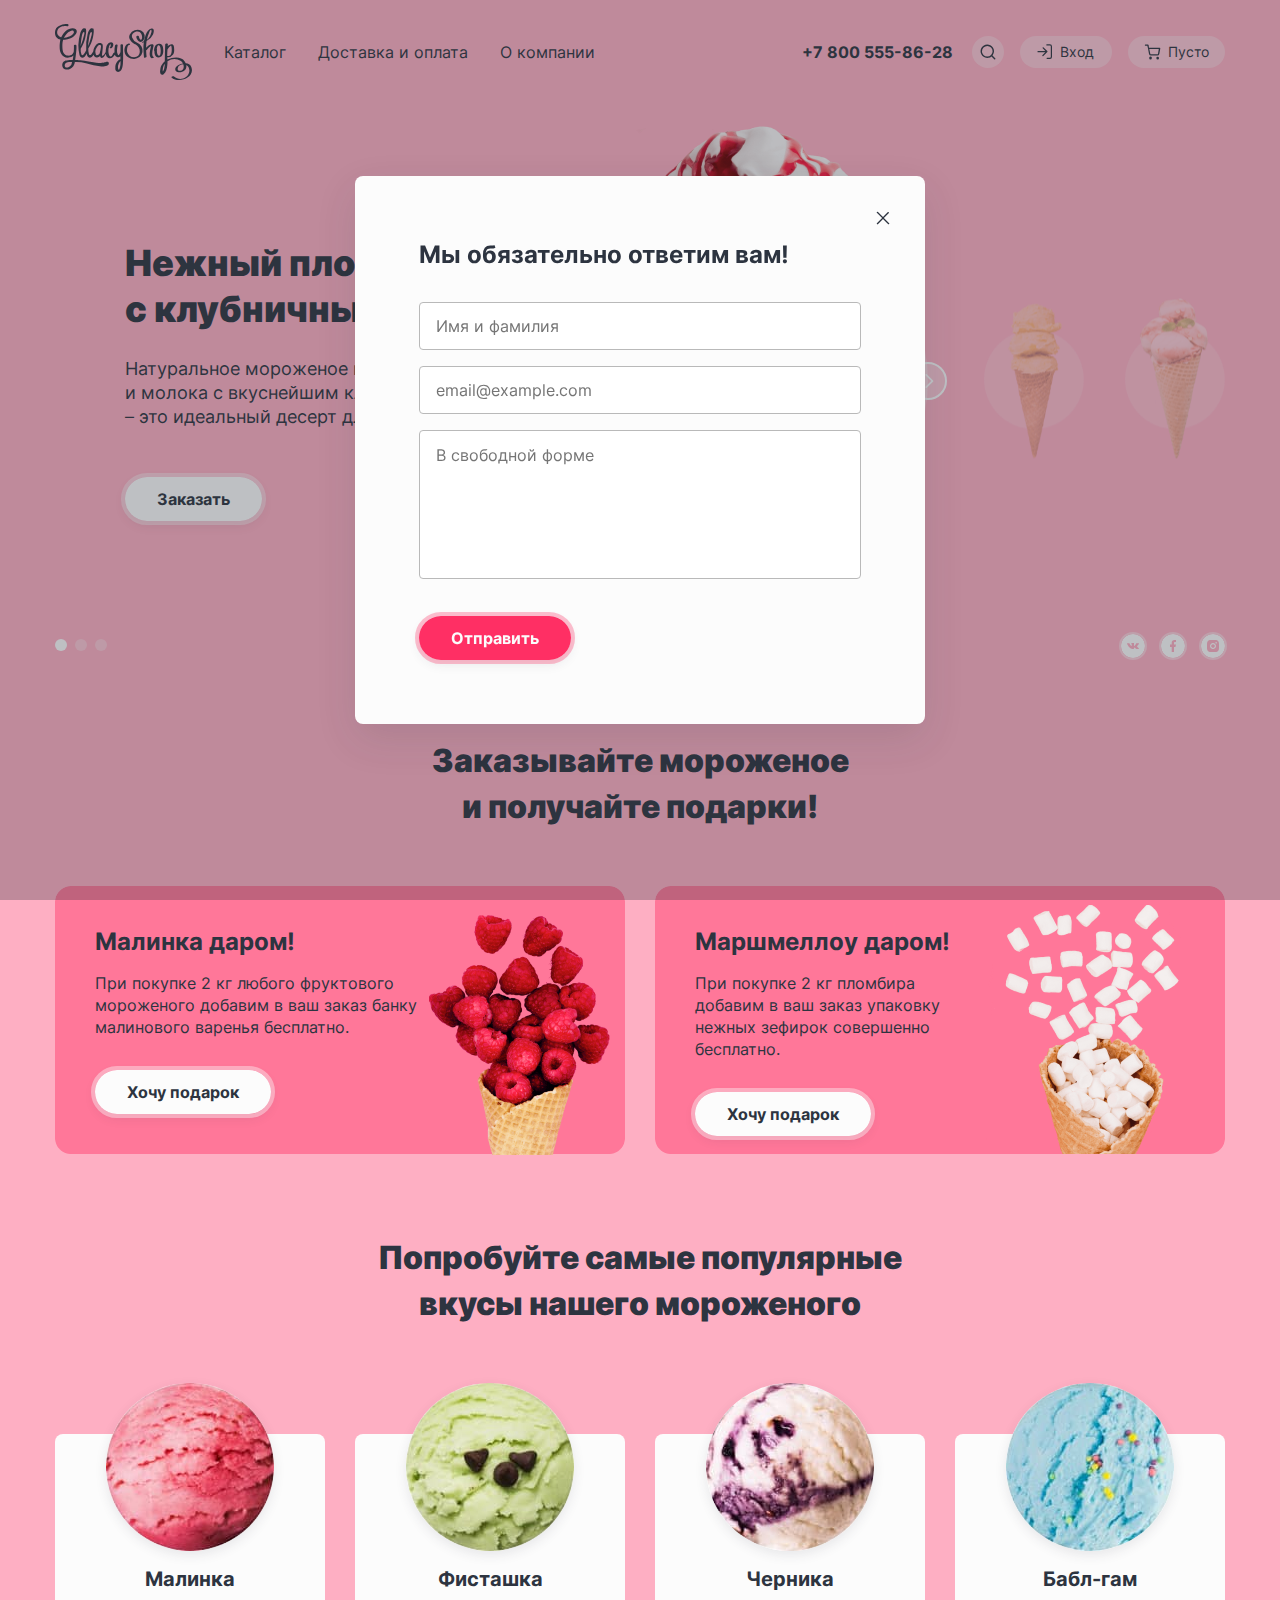
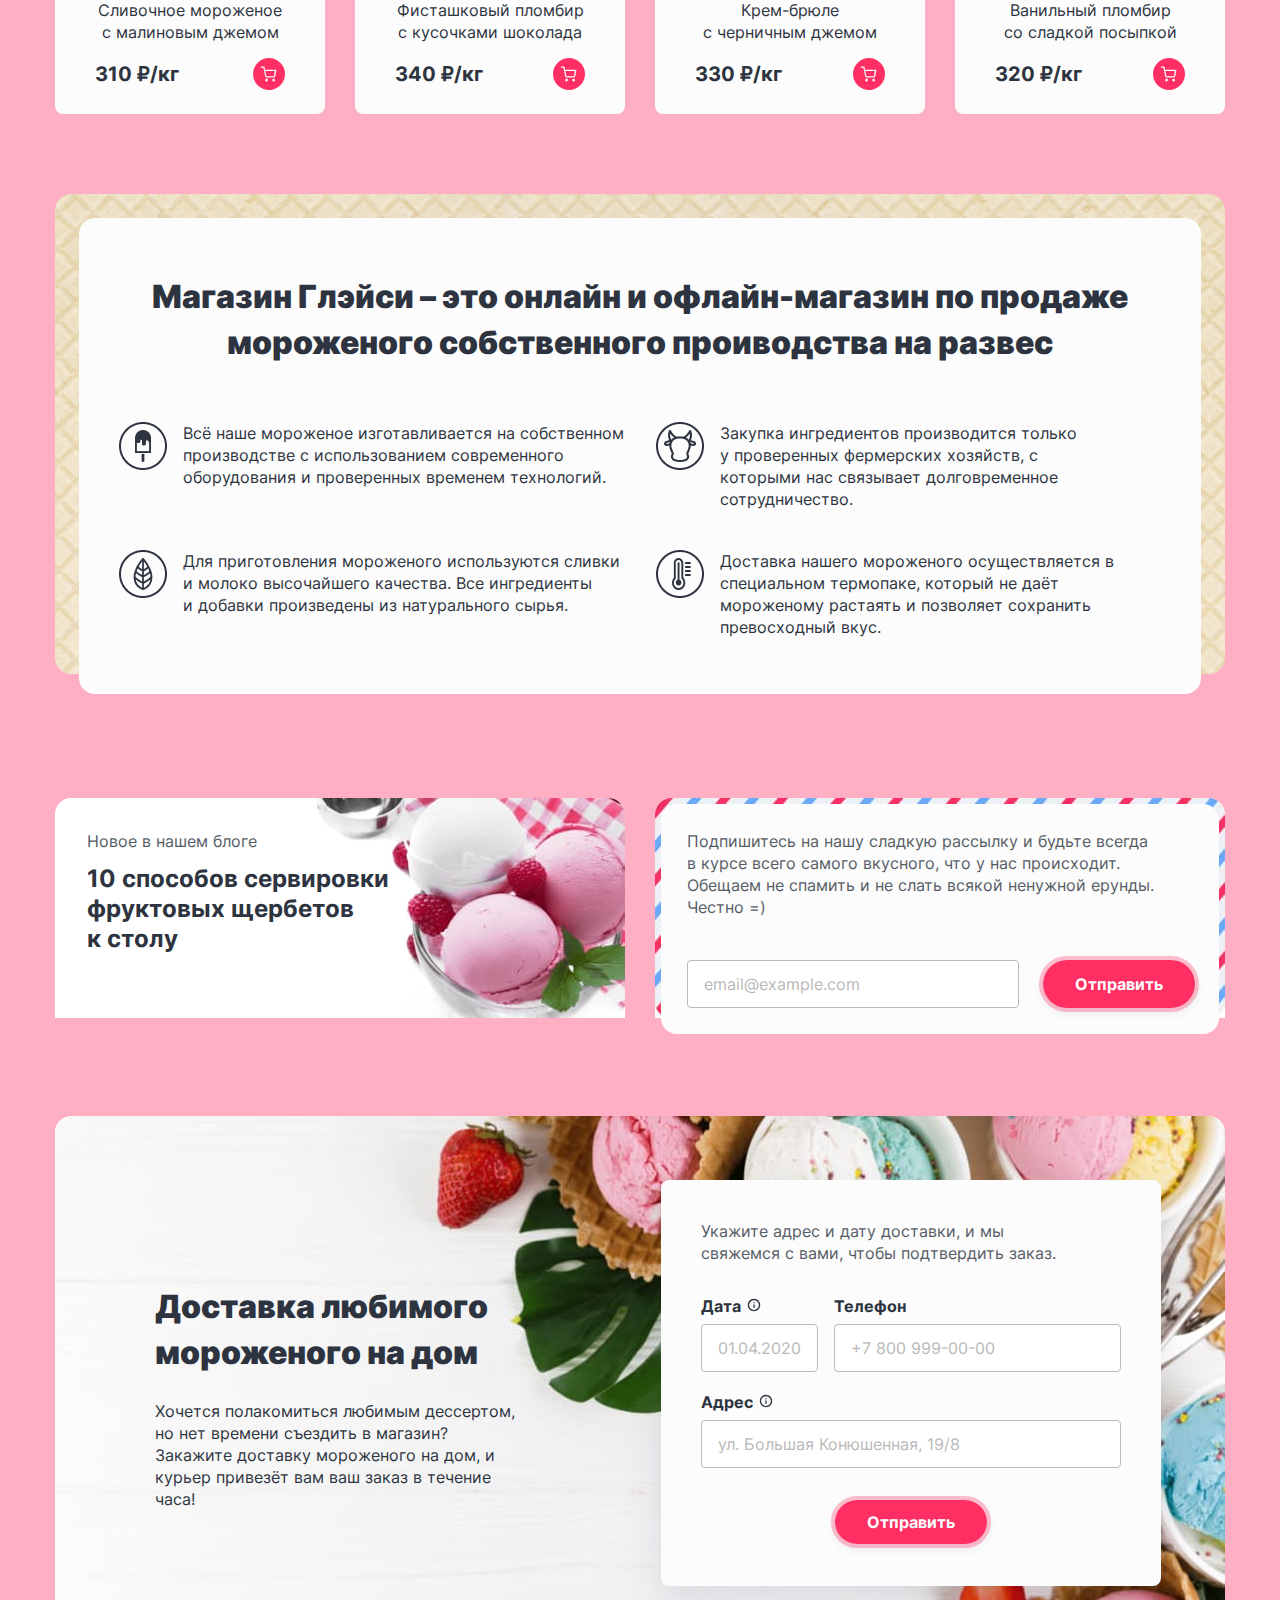
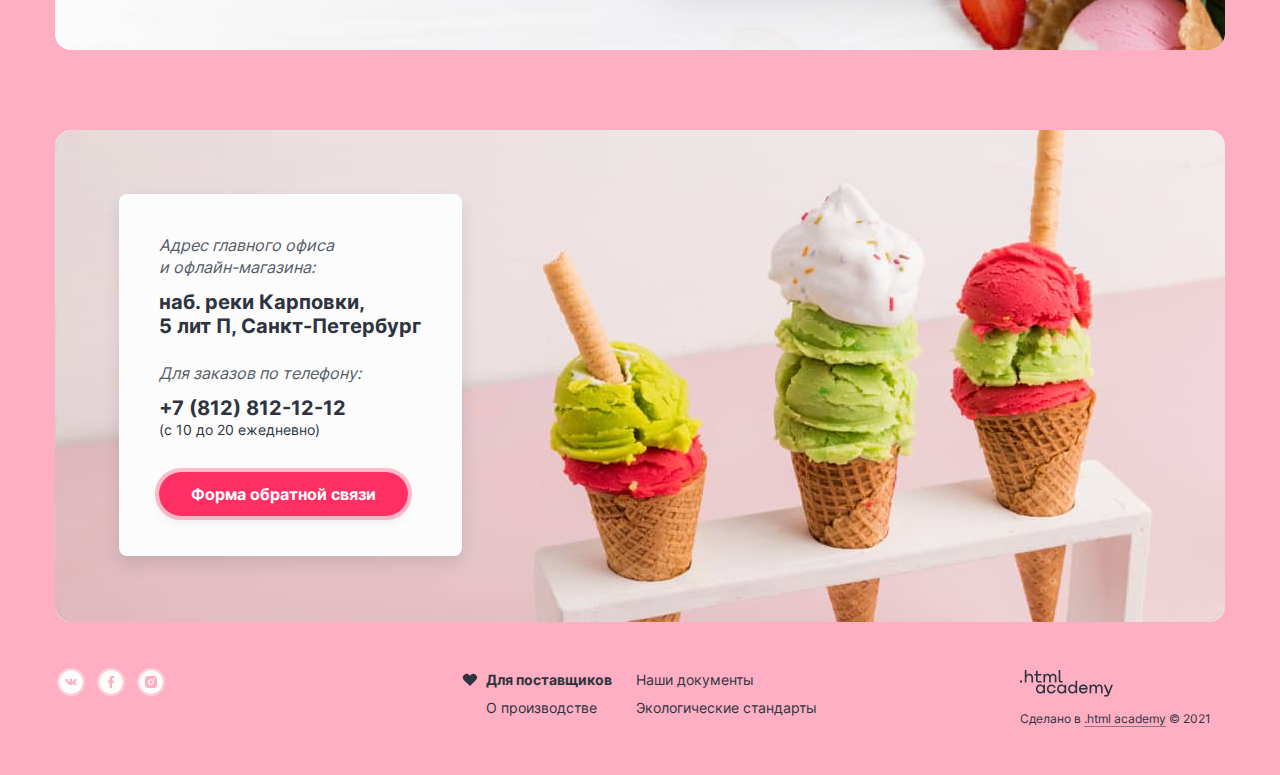
==== commit 91cc6d10: "Добавление забытого модала" ====
--- a/index.html
+++ b/index.html
@@ -15,11 +15,11 @@
       <nav class="header-nav">
         <img class="header-logo" src="./images/logo.svg" width="137" height="56" alt="Глейси шоп">
         <ul class="main-nav disordered">
+          <!--выбранному разделу добавлять клас submenu-link-current-->
           <li class="main-nav-item">
-            <a class="main-nav-link" href="#">Каталог</a>
+            <a class="main-nav-link" href="catalog.html">Каталог</a>
             <ul class="main-nav-submenu">
               <li class="submenu-item new-submenu">
-                <!--выбранному разделу добавлять клас submenu-link-current-->
                 <a href="#" class="submenu-link">Новинки</a>
               </li>
               <li class="submenu-item">
@@ -261,7 +261,7 @@
                 малинового варенья бесплатно.</p>
               <a href="#" class="button button-white">Хочу подарок</a>
             </div>
-            <img class="special-item-img" src="./images/raspberry.png" alt="Малина в рожке" width="181" height="240px">
+            <img class="special-item-img" src="./images/raspberry.png" alt="Малина в рожке" width="181" height="240">
           </li>
           <li class="special-item marshmallow">
             <div class="special-item-text">
@@ -525,6 +525,34 @@
       </section>
     </footer>
   </div>
+  <div class="modal-container">
+    <div class="modal feedback">
+      <button class="modal-close-button">
+        <span class="visually-hidden">Закрыть</span>
+      </button>
+      <section class="modal-content">
+        <h2 class="modal-title">Мы обязательно ответим вам!</h2>
+        <form class="modal-form" action="https://echo.htmlacademy.ru/" method="post">
+          <p class="modal-form-item">
+            <label class="visually-hidden" for="input-name">Введите ваше имя и фамилию</label>
+            <input type="text" class="modal-lable-input input-name" id="input-name" name="input-name"
+              placeholder="Имя и фамилия" required>
+          </p>
+          <p class="modal-form-item">
+            <label class="visually-hidden" for="input-email">Введите ваше имя и фамилию</label>
+            <input type="email" class="modal-lable-input input-email" id="input-email" name="input-email"
+              placeholder="email@example.com" required>
+          </p>
+          <p class="modal-form-item">
+            <label class="visually-hidden" for="input-question">Введите Ваш вопрос</label>
+            <textarea name="question" class="modal-lable-input input-question" id="input-question"
+              placeholder="В свободной форме" required></textarea>
+          </p>
+          <button class="button button-red modal-button" type="submit">Отправить</button>
+        </form>
+      </section>
+    </div>
+  </div>
 </body>
 
 </html>
--- a/styles/styles.css
+++ b/styles/styles.css
@@ -361,7 +361,10 @@
 .field:hover,
 .delivery-date-input:hover,
 .delivery-phone-input:hover,
-.delivery-address-input:hover {
+.delivery-address-input:hover,
+.input-name:hover,
+.input-email:hover,
+.input-question:hover {
   border: 1px solid #2d3440;
   cursor: pointer;
 }
@@ -371,7 +374,10 @@
 .field:focus,
 .delivery-date-input:focus,
 .delivery-phone-input:focus,
-.delivery-address-input:focus {
+.delivery-address-input:focus,
+.input-name:focus,
+.input-email:focus,
+.input-question:focus {
   border: 2px solid #2d3440;
 }
 
@@ -388,7 +394,10 @@
 .field:disabled,
 .delivery-date-input:disabled,
 .delivery-phone-input:disabled,
-.delivery-address-input:disabled {
+.delivery-address-input:disabled,
+.input-name:disabled,
+.input-email:disabled,
+.input-question:disabled {
   border: 1px solid #b9b9b9;
   background-color: #e7e7e7;
 }
@@ -1511,3 +1520,95 @@
   background-color: #2d3440;
   opacity: 0.5;
 }
+
+/*---Модальное окно---*/
+
+.modal-container {
+  display: flex;
+  position: fixed;
+  top: 0;
+  left: 0;
+  width: 100%;
+  height: 100%;
+  background: rgba(45, 52, 64, 0.3);
+}
+
+.modal-container-close {
+  display: none;
+}
+
+.modal {
+  position: relative;
+  margin: auto;
+  padding: 64px;
+  background-color: #fcfcfc;
+  box-shadow: 0 15px 40px 0 rgba(45, 52, 64, 0.12);
+  border-radius: 8px;
+  box-sizing: border-box;
+}
+
+.feedback {
+  width: 570px;
+}
+
+.modal-close-button {
+  position: absolute;
+  top: 32px;
+  right: 32px;
+  width: 20px;
+  height: 20px;
+  background-image: url("../images/close.svg");
+  background-repeat: no-repeat;
+  background-position: center;
+  border: none;
+  background-color: transparent;
+  cursor: pointer;
+}
+
+.modal-title {
+  padding-bottom: 32px;
+  font-weight: 700;
+  font-size: 24px;
+  line-height: 30px;
+}
+
+.modal-form-item {
+  padding-bottom: 16px;
+}
+
+.modal-lable-input {
+  width: 442px;
+  height: 48px;
+  padding: 14px 16px;
+  border: 1px solid #b9b9b9;
+  border-radius: 4px;
+  box-sizing: border-box;
+  font-family: inherit;
+  font-weight: 400;
+  font-size: 16px;
+  line-height: 20px;
+  outline: none;
+  color: #b9b9b9;
+}
+
+.modal-lable-input::placeholder {
+  font-family: inherit;
+  font-weight: 400;
+  font-size: 16px;
+  line-height: 20px;
+}
+
+.input-question {
+  height: 149px;
+  resize: none;
+}
+
+.modal-button {
+  margin-top: 16px;
+}
+
+/*---Страница каталога---*/
+
+.main-inner {
+  flex-grow: 1;
+}
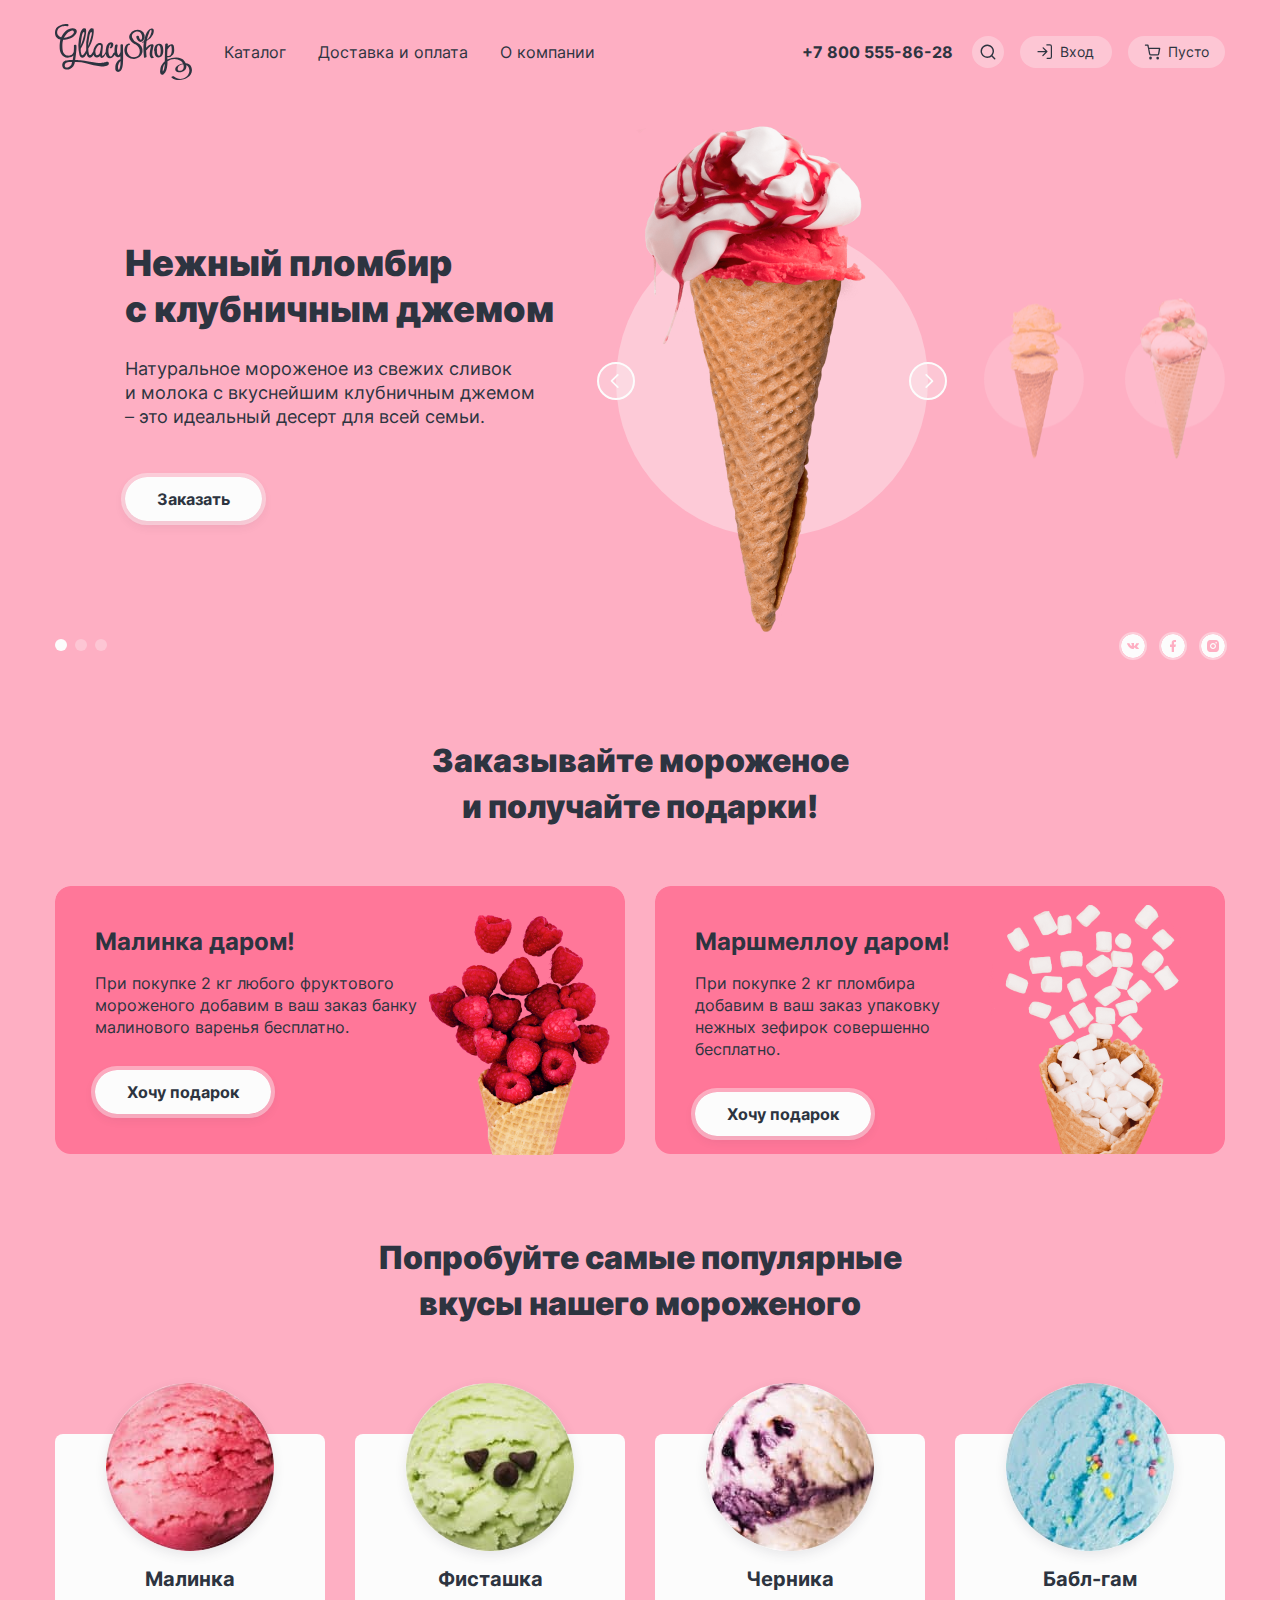
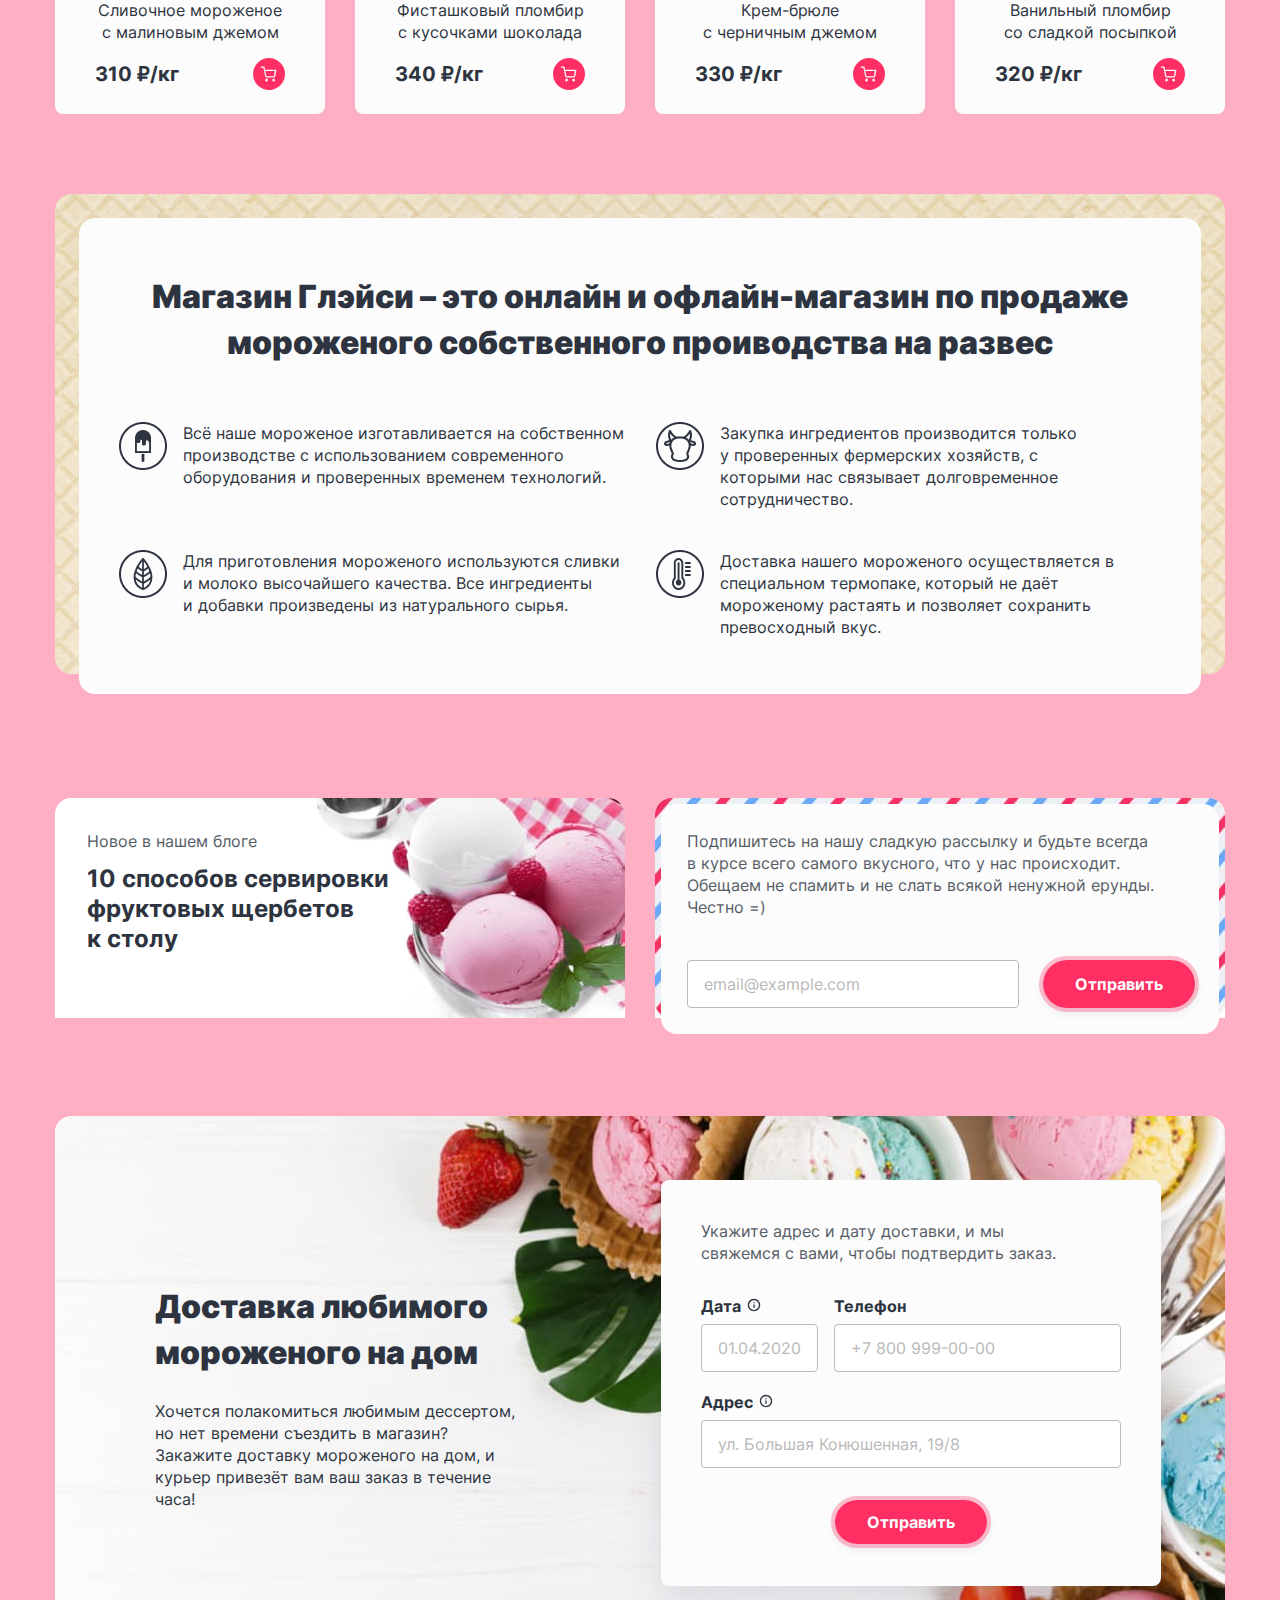
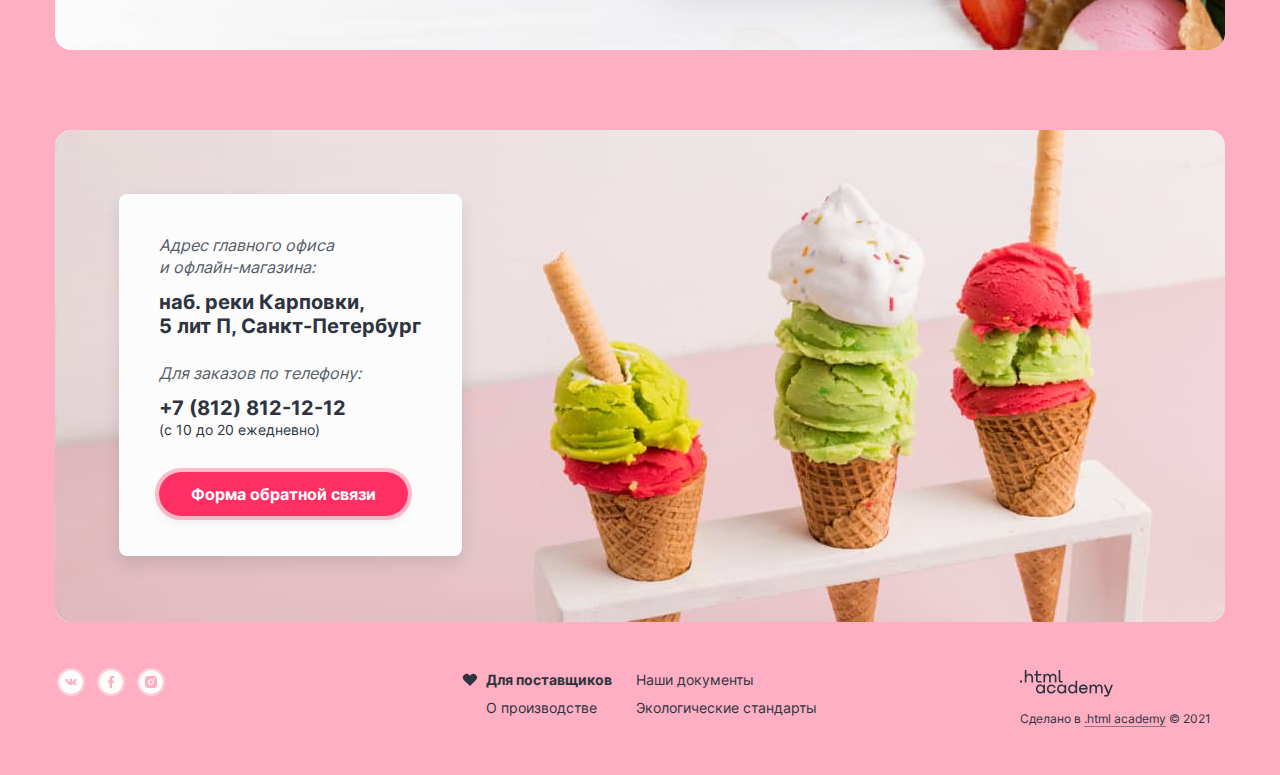
==== commit 52fefbac: "закончил разметку каталога и попапа каталога" ====
--- a/index.html
+++ b/index.html
@@ -112,7 +112,7 @@
           </li>
           <li class="user-nav-item basket">
             <a class="user-nav-link basket-link" href="#">
-              <svg class="basket-img empty" aria-hidden="true" focusable="false" width="18" height="18"
+              <svg class="basket-img basket-img-empty" aria-hidden="true" focusable="false" width="18" height="18"
                 viewBox="0 0 18 18" fill="none" xmlns="http://www.w3.org/2000/svg">
                 <path fill-rule="evenodd" clip-rule="evenodd"
                   d="M1.3 1.5a.7.7 0 0 0 0 1.3h2L4 5.5 5 11a2 2 0 0 0 2 1.6h6.3a2 2 0 0 0 2-1.6l1-5.5a.7.7 0 0 0-.6-.8H5L4.6 2c0-.3-.4-.5-.7-.5H1.3Zm5 9.3L5.3 6h9.5l-.8 4.7a.6.6 0 0 1-.7.5H7a.6.6 0 0 1-.7-.5Zm-1 4.4a1.3 1.3 0 1 1 2.5 0 1.3 1.3 0 0 1-2.6 0Zm7 0a1.3 1.3 0 1 1 2.7 0 1.3 1.3 0 0 1-2.6 0Z" />
@@ -122,7 +122,8 @@
             <!--Для открытия добавить клас popup-basket-activ-->
             <div class="popup-basket">
               <div class="popup-basket-content">
-                <h3 class="basket-title">Ваша корзина пока пуста</h3>
+                <button class="popup-button visually-hidden" tabindex="-1">Закрыть</button>
+                <h3 class="basket-title basket-title-empty">Ваша корзина пока пуста</h3>
               </div>
             </div>
           </li>
@@ -280,7 +281,7 @@
         <ul class="popular-card card-list disordered">
           <li class="card-item">
             <img class="card-item-image" src="./images/ice-raspberry.jpg" width="168" height="168"
-              alt="фото малинового мороженого">
+              alt="фото малинового мороженого.">
             <h4 class="card-item-title">Малинка</h4>
             <p class="card-item-subtitle">Сливочное мороженое с малиновым джемом</p>
             <div class="buy-wrapper">
@@ -297,7 +298,7 @@
           </li>
           <li class="card-item">
             <img class="card-item-image" src="./images/ice-pistachio.jpg" width="168" height="168"
-              alt="фото Фисташкового мороженого с кусочками шоколада">
+              alt="фото Фисташкового мороженого с кусочками шоколада.">
             <h4 class="card-item-title">Фисташка</h4>
             <p class="card-item-subtitle">Фисташковый пломбир с кусочками шоколада</p>
             <div class="buy-wrapper">
@@ -314,7 +315,7 @@
           </li>
           <li class="card-item">
             <img class="card-item-image" src="./images/ice-blueberry.jpg" width="168" height="168"
-              alt="фото мороженого крем Крем-брюле с черничным джемом">
+              alt="фото мороженого крем Крем-брюле с черничным джемом.">
             <h4 class="card-item-title">Черника</h4>
             <p class="card-item-subtitle">Крем-брюле <br>с черничным джемом</p>
             <div class="buy-wrapper">
@@ -331,7 +332,7 @@
           </li>
           <li class="card-item">
             <img class="card-item-image" src="./images/ice-buble-gum.jpg" width="168" height="168"
-              alt="фото ванильного мороженого с сладкой посыпкой">
+              alt="фото ванильного мороженого с сладкой посыпкой.">
             <h4 class="card-item-title">Бабл-гам</h4>
             <p class="card-item-subtitle">Ванильный пломбир <br>со сладкой посыпкой</p>
             <div class="buy-wrapper">
@@ -525,7 +526,7 @@
       </section>
     </footer>
   </div>
-  <div class="modal-container">
+  <div class="modal-container modal-container-close">
     <div class="modal feedback">
       <button class="modal-close-button">
         <span class="visually-hidden">Закрыть</span>
--- a/styles/styles.css
+++ b/styles/styles.css
@@ -64,6 +64,7 @@
 .container {
   max-width: 1170px;
   margin: 0 auto;
+  min-height: 100%;
 }
 
 .main-index {
@@ -283,9 +284,6 @@
   display: block;
   margin-top: 1px;
   margin-right: 6px;
-}
-
-.empty {
   fill: #2d3440;
 }
 
@@ -590,11 +588,14 @@
 }
 
 .basket-title {
-  text-align: center;
   font-family: "Inter", "Arial", sans-serif;
   font-weight: 700;
   font-size: 24px;
   line-height: 30px;
+}
+
+.basket-title-empty {
+  text-align: center;
 }
 
 /*---Слайдер---*/
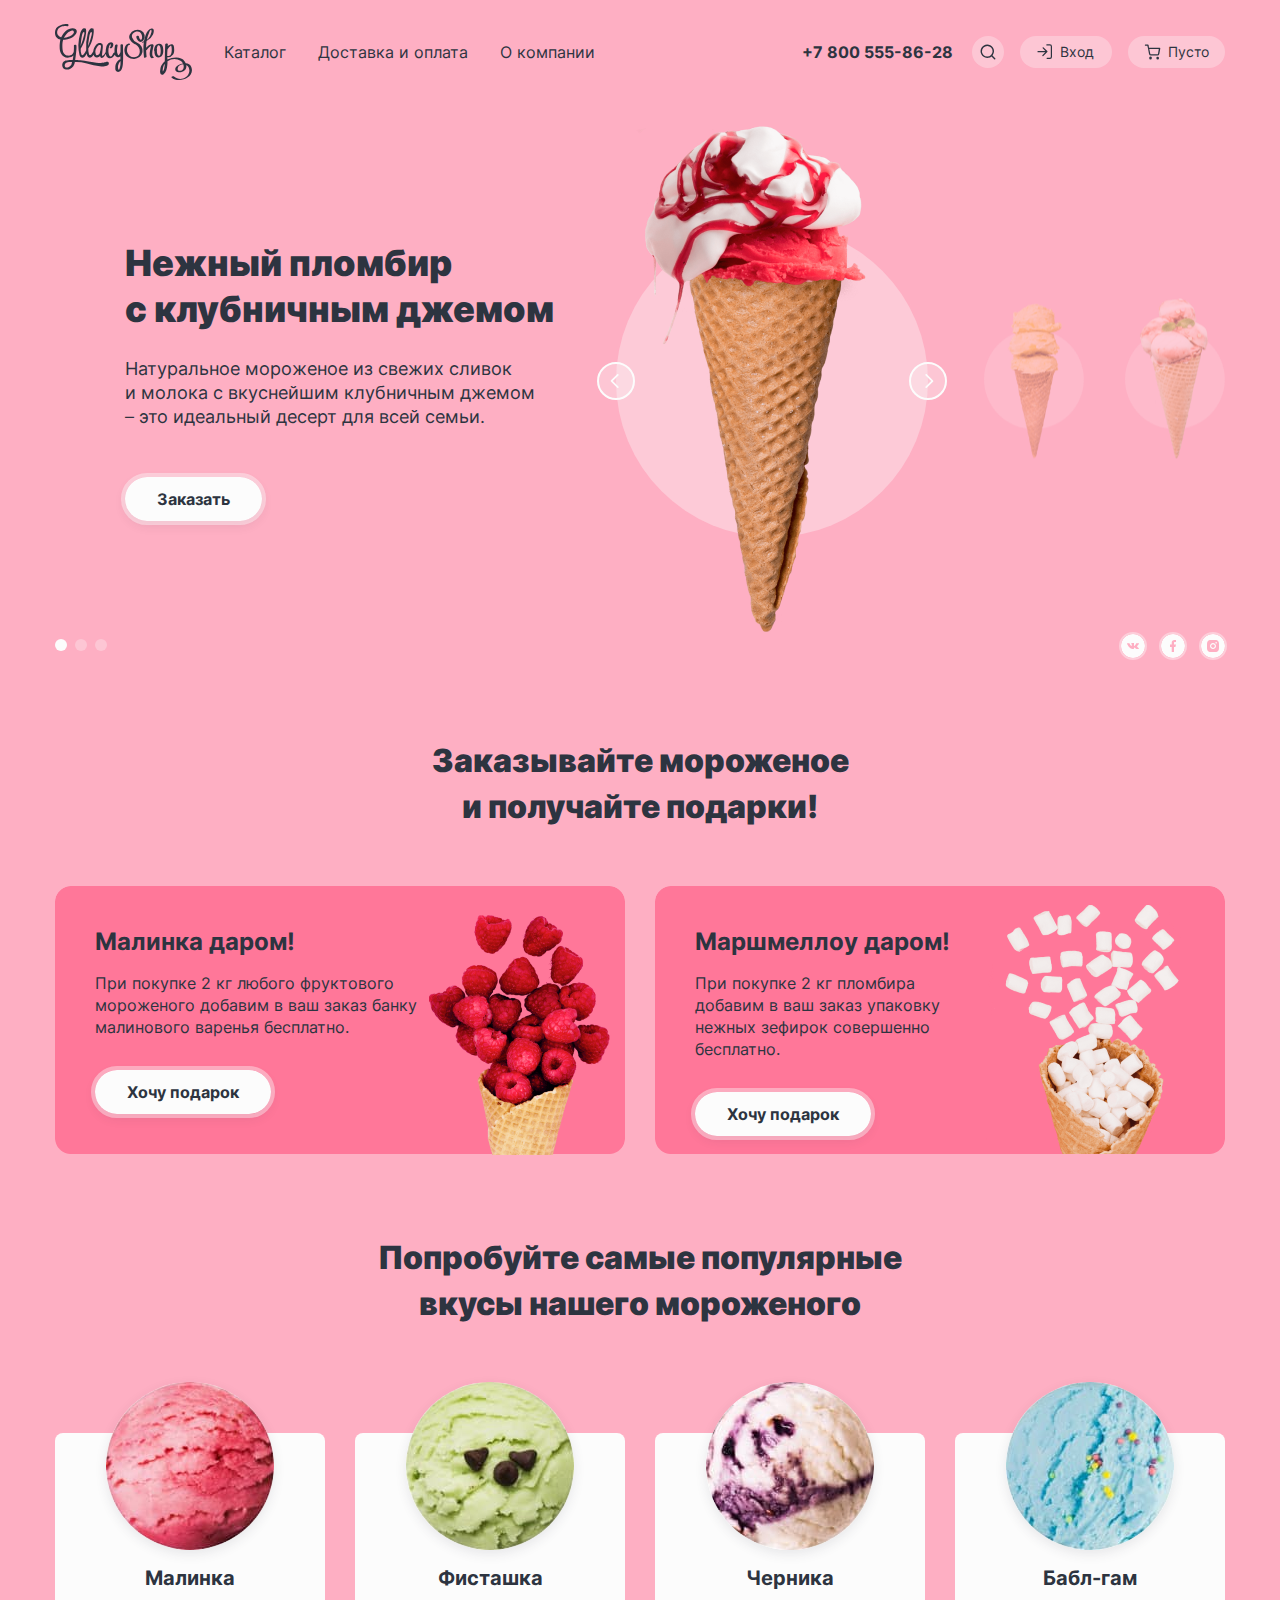
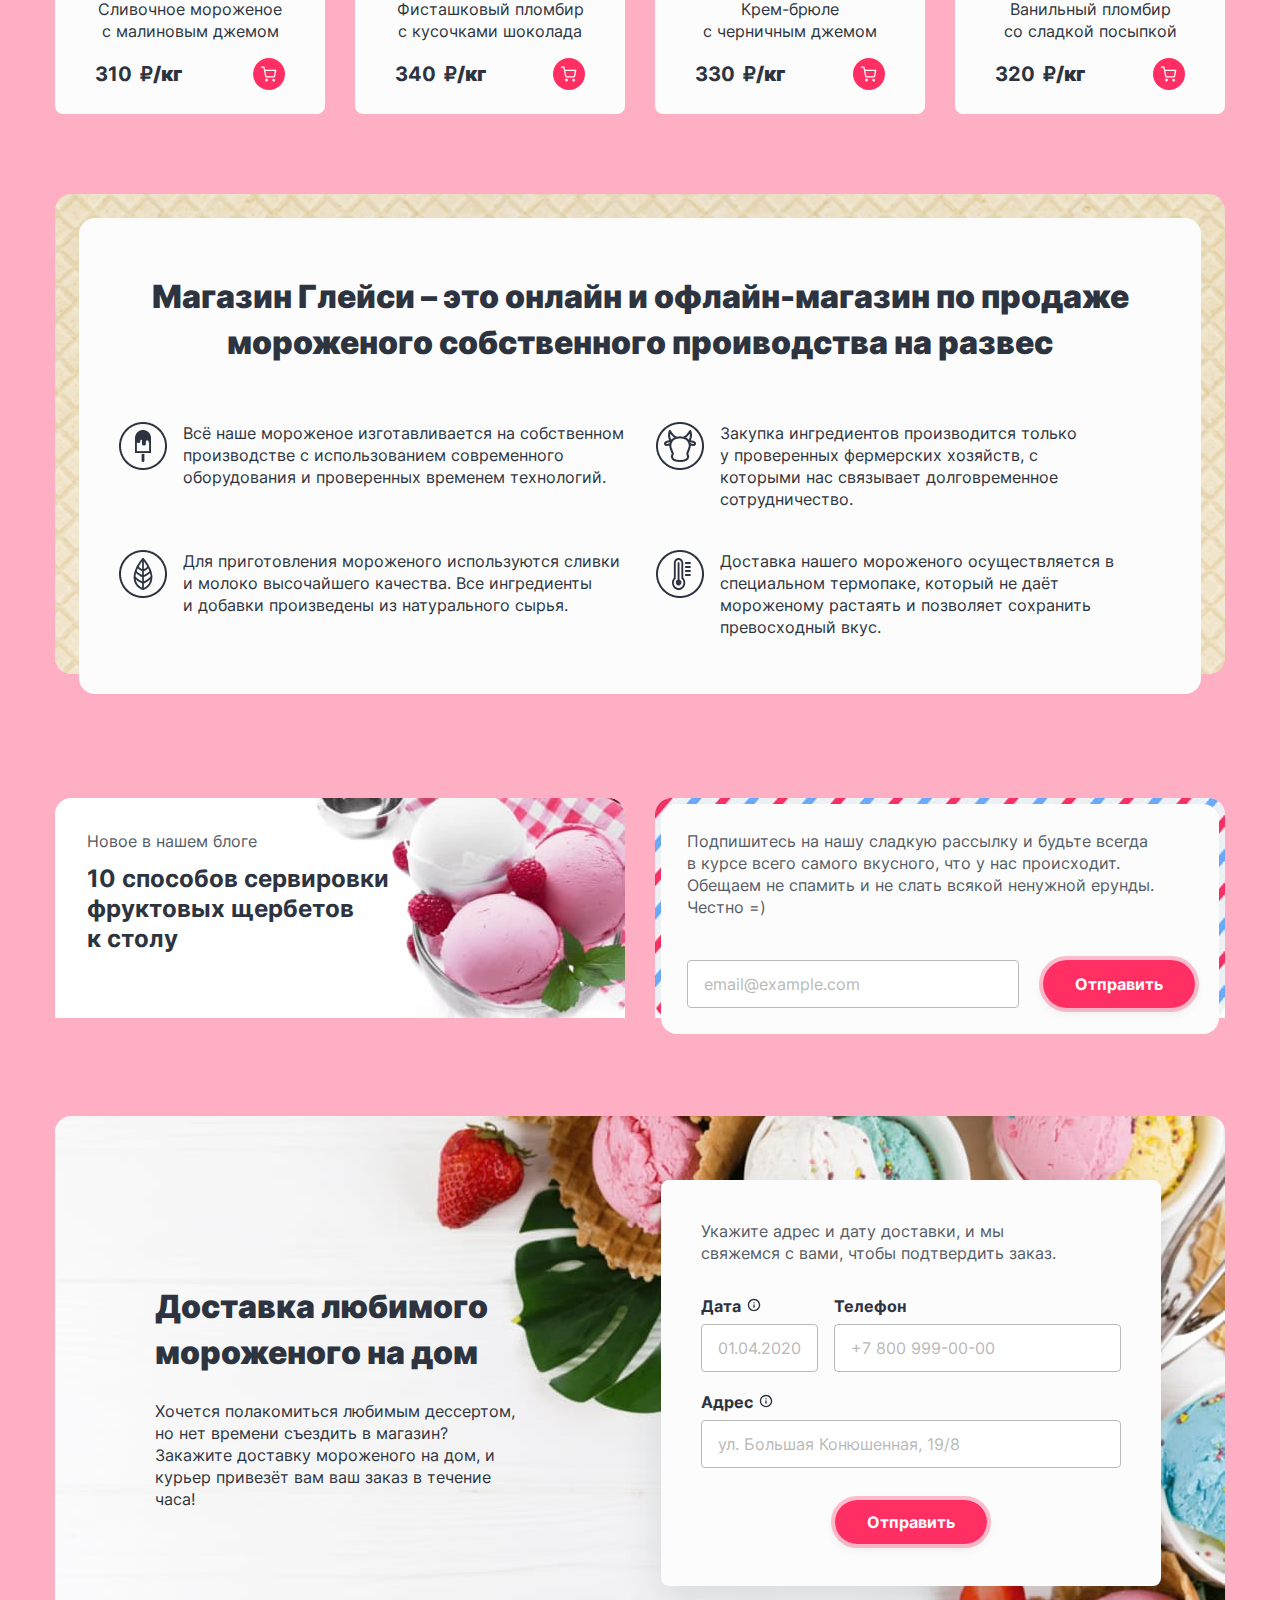
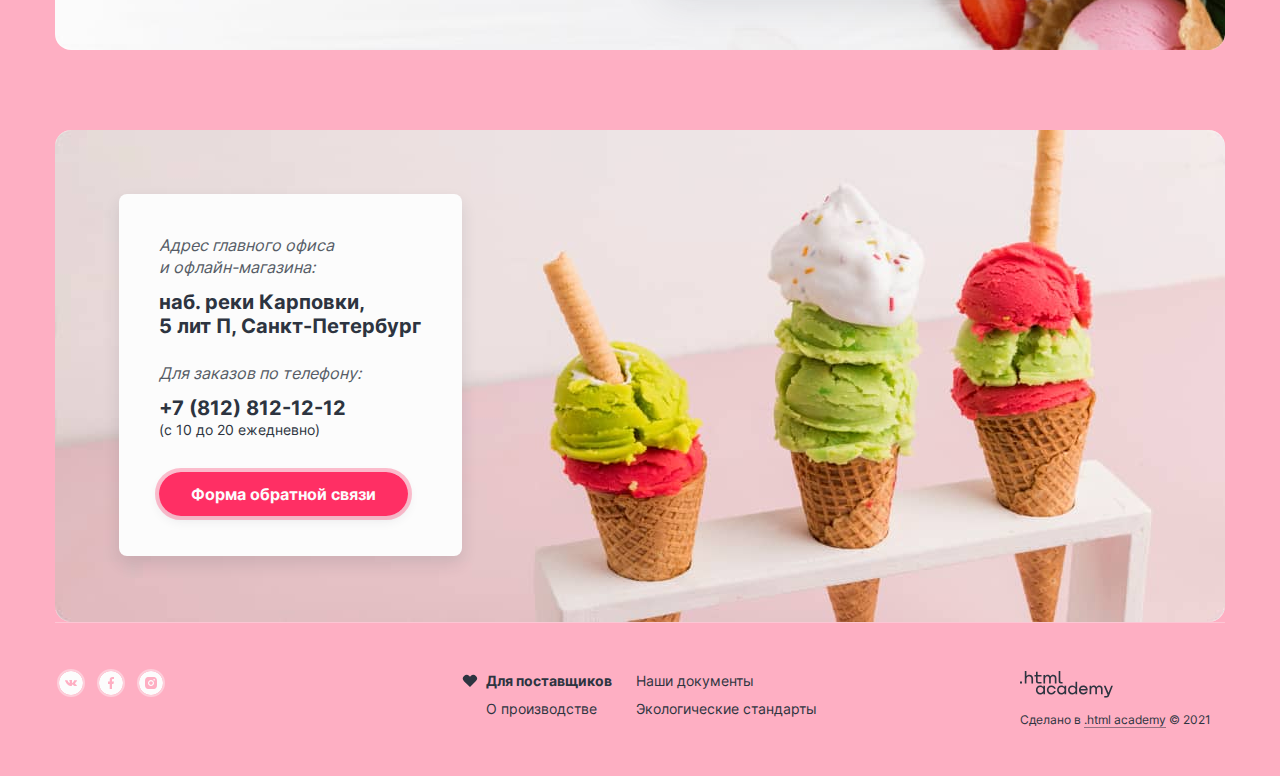
==== commit 1a13a6ba: "Закончил пиксель перфект" ====
--- a/index.html
+++ b/index.html
@@ -280,12 +280,14 @@
         <h2 class="popular-title">Попробуйте самые популярные вкусы нашего мороженого</h2>
         <ul class="popular-card card-list disordered">
           <li class="card-item">
-            <img class="card-item-image" src="./images/ice-raspberry.jpg" width="168" height="168"
-              alt="фото малинового мороженого.">
-            <h4 class="card-item-title">Малинка</h4>
+            <a class="link-image" href="#"><img class="card-item-image" src="./images/ice-raspberry.jpg" width="168"
+                height="168" alt="фото малинового мороженого."></a>
+            <a class="link-title" href="#">
+              <h4 class="card-item-title">Малинка</h4>
+            </a>
             <p class="card-item-subtitle">Сливочное мороженое с малиновым джемом</p>
             <div class="buy-wrapper">
-              <p class="card-item-price"><b>310 ₽/кг</b></p>
+              <p class="card-item-price">310 <b>₽/кг</b></p>
               <button class="card-item-button" type="button">
                 <span class="visually-hidden">Добавить в корзину</span>
                 <svg class="basket-img" aria-hidden="true" focusable="false" width="18" height="18" viewBox="0 0 18 18"
@@ -297,12 +299,14 @@
             </div>
           </li>
           <li class="card-item">
-            <img class="card-item-image" src="./images/ice-pistachio.jpg" width="168" height="168"
-              alt="фото Фисташкового мороженого с кусочками шоколада.">
-            <h4 class="card-item-title">Фисташка</h4>
+            <a class="link-image" href="#"><img class="card-item-image" src="./images/ice-pistachio.jpg" width="168"
+                height="168" alt="фото Фисташкового мороженого с кусочками шоколада."></a>
+            <a class="link-title" href="#">
+              <h4 class="card-item-title">Фисташка</h4>
+            </a>
             <p class="card-item-subtitle">Фисташковый пломбир с кусочками шоколада</p>
             <div class="buy-wrapper">
-              <p class="card-item-price"><b>340 ₽/кг</b></p>
+              <p class="card-item-price">340 <b>₽/кг</b></p>
               <button class="card-item-button" type="button">
                 <span class="visually-hidden">Добавить в корзину</span>
                 <svg class="basket-img" aria-hidden="true" focusable="false" width="18" height="18" viewBox="0 0 18 18"
@@ -314,12 +318,14 @@
             </div>
           </li>
           <li class="card-item">
-            <img class="card-item-image" src="./images/ice-blueberry.jpg" width="168" height="168"
-              alt="фото мороженого крем Крем-брюле с черничным джемом.">
-            <h4 class="card-item-title">Черника</h4>
+            <a class="link-image" href="#"><img class="card-item-image" src="./images/ice-blueberry.jpg" width="168"
+                height="168" alt="фото мороженого крем Крем-брюле с черничным джемом."></a>
+            <a class="link-title" href="#">
+              <h4 class="card-item-title">Черника</h4>
+            </a>
             <p class="card-item-subtitle">Крем-брюле <br>с черничным джемом</p>
             <div class="buy-wrapper">
-              <p class="card-item-price"><b>330 ₽/кг</b></p>
+              <p class="card-item-price">330 <b>₽/кг</b></p>
               <button class="card-item-button" type="button">
                 <span class="visually-hidden">Добавить в корзину</span>
                 <svg class="basket-img" aria-hidden="true" focusable="false" width="18" height="18" viewBox="0 0 18 18"
@@ -331,12 +337,14 @@
             </div>
           </li>
           <li class="card-item">
-            <img class="card-item-image" src="./images/ice-buble-gum.jpg" width="168" height="168"
-              alt="фото ванильного мороженого с сладкой посыпкой.">
-            <h4 class="card-item-title">Бабл-гам</h4>
+            <a class="link-image" href="#"><img class="card-item-image" src="./images/ice-buble-gum.jpg" width="168"
+                height="168" alt="фото ванильного мороженого с сладкой посыпкой."></a>
+            <a class="link-title" href="#">
+              <h4 class="card-item-title">Бабл-гам</h4>
+            </a>
             <p class="card-item-subtitle">Ванильный пломбир <br>со сладкой посыпкой</p>
             <div class="buy-wrapper">
-              <p class="card-item-price"><b>320 ₽/кг</b></p>
+              <p class="card-item-price">320 <b>₽/кг</b></p>
               <button class="card-item-button" type="button">
                 <span class="visually-hidden">Добавить в корзину</span>
                 <svg class="basket-img" aria-hidden="true" focusable="false" width="18" height="18" viewBox="0 0 18 18"
@@ -353,7 +361,7 @@
       <section class="advantages">
         <div class="advantages-wrapper">
           <h2 class="visually-hidden">Наши преимущества</h2>
-          <p class="advantages-title"><strong>Магазин Глэйси – это онлайн и офлайн-магазин по продаже мороженого
+          <p class="advantages-title"><strong>Магазин Глeйси – это онлайн и офлайн-магазин по продаже мороженого
               собственного проиводства на развес</strong></p>
           <ul class="advantages-subtitle-list disordered">
             <li class="advantages-subtitle ice-cream">
--- a/styles/styles.css
+++ b/styles/styles.css
@@ -36,7 +36,7 @@
 body {
   display: flex;
   flex-direction: column;
-  min-height: 100%;
+  height: 100%;
   font-family: "Inter", "Arial", sans-serif;
   font-weight: 400;
   font-size: 16px;
@@ -63,14 +63,15 @@
 
 .container {
   max-width: 1170px;
+  min-height: 100%;
   margin: 0 auto;
-  min-height: 100%;
 }
 
 .main-index {
   display: grid;
   gap: 80px;
   flex-grow: 1;
+  min-height: 100%;
 }
 
 /*---header---*/
@@ -125,7 +126,6 @@
 .link-current {
   color: #fcfcfc;
   background-color: #ff4a78;
-  border-radius: 26px;
 }
 
 /*---submenu---*/
@@ -336,6 +336,7 @@
   background-color: #fcfcfc;
   border-radius: 4px;
   box-sizing: border-box;
+  z-index: 1;
 }
 
 .search-form {
@@ -344,7 +345,8 @@
   padding-top: 14px;
   padding-bottom: 14px;
   padding-left: 16px;
-  border: 1px solid #b9b9b9;
+  outline: 1px solid #b9b9b9;
+  border: none;
   border-radius: 4px;
   box-sizing: border-box;
   font-family: "Inter", "Arial", sans-serif;
@@ -363,7 +365,7 @@
 .input-name:hover,
 .input-email:hover,
 .input-question:hover {
-  border: 1px solid #2d3440;
+  outline: 1px solid #2d3440;
   cursor: pointer;
 }
 
@@ -376,15 +378,15 @@
 .input-name:focus,
 .input-email:focus,
 .input-question:focus {
-  border: 2px solid #2d3440;
+  outline: 2px solid #2d3440;
 }
 
 .error:invalid {
-  border: 1px solid #ea5454;
+  outline: 1px solid #ea5454;
 }
 
 .error:focus:invalid {
-  border: 2px solid #ea5454;
+  outline: 2px solid #ea5454;
 }
 
 .search-form:disabled,
@@ -396,7 +398,7 @@
 .input-name:disabled,
 .input-email:disabled,
 .input-question:disabled {
-  border: 1px solid #b9b9b9;
+  outline: 1px solid #b9b9b9;
   background-color: #e7e7e7;
 }
 
@@ -443,6 +445,7 @@
   right: 0;
   background-color: #fcfcfc;
   box-sizing: border-box;
+  z-index: 1;
 }
 
 .popup-autр-activ {
@@ -585,6 +588,26 @@
   background-color: #fcfcfc;
   border-radius: 4px;
   box-sizing: border-box;
+  z-index: 10;
+}
+
+.basket-product {
+  width: 441px;
+}
+
+.basket-list {
+  flex-grow: 1;
+  margin-top: 32px;
+  margin-bottom: 32px;
+}
+
+.basket-item {
+  display: flex;
+  margin-bottom: 25px;
+}
+
+.basket-item:last-child {
+  margin-bottom: 32px;
 }
 
 .basket-title {
@@ -596,6 +619,81 @@
 
 .basket-title-empty {
   text-align: center;
+}
+
+.basket-item-link {
+  display: grid;
+  grid-template-columns: 46px auto auto;
+  grid-template-rows: 23px 23px;
+  column-gap: 16px;
+  text-decoration: none;
+}
+
+.basket-item-title {
+  grid-column: 2/3;
+  grid-row: 1/2;
+  font-weight: 700;
+  font-size: 18px;
+  line-height: 22px;
+  color: #2d3440;
+}
+
+.basket-item-subtitle {
+  grid-column: 2/3;
+  grid-row: 2/3;
+  font-weight: 400;
+  font-size: 14px;
+  line-height: 20px;
+  color: #b9b9b9;
+}
+
+.basket-item-img {
+  display: block;
+  grid-column: 1/2;
+  grid-row: 1/-1;
+  width: 46px;
+  height: 46px;
+  object-fit: contain;
+}
+
+.basket-item-price {
+  margin-left: auto;
+}
+
+.basket-button-remove {
+  width: 16px;
+  height: 16px;
+  margin-left: 50px;
+  border: none;
+  background-image: url("../images/close.svg");
+  background-repeat: no-repeat;
+  background-position: center;
+  background-color: transparent;
+  cursor: pointer;
+}
+
+.order-group {
+  display: flex;
+  justify-content: space-between;
+  padding-top: 32px;
+  align-items: center;
+}
+
+.order-group::before {
+  content: "";
+  position: absolute;
+  display: block;
+  width: 345px;
+  height: 1px;
+  background-color: #e7e7e7;
+  bottom: 124px;
+  left: 48px;
+}
+
+.button-arrange {
+  display: inline-block;
+  margin-right: auto;
+  text-decoration: none;
 }
 
 /*---Слайдер---*/
@@ -676,6 +774,7 @@
 .slider-image {
   display: block;
   position: relative;
+  object-fit: contain;
 }
 
 .slider-image-item::before {
@@ -809,13 +908,13 @@
   fill: #2d3440;
 }
 
-.slider-button:active {
+.slider-button:disabled {
   border: 2px solid #fcfcfc;
   opacity: 0.4;
 }
 
-.slider-button:active .slider-prev-image,
-.slider-button:active .slider-next-image {
+.slider-button:disabled .slider-prev-image,
+.slider-button:disabled .slider-next-image {
   fill: #fcfcfc;
 }
 
@@ -920,13 +1019,17 @@
 }
 
 .popular-card {
-  margin-top: 107px;
+  margin-top: 106px;
 }
 
 .card-list {
   display: grid;
   grid-template-columns: 270px 270px 270px 270px;
   gap: 30px;
+}
+
+.catalog .card-list {
+  row-gap: 91px;
 }
 
 .card-item {
@@ -951,6 +1054,11 @@
   box-shadow: 0 4px 12px rgba(45, 52, 64, 0.1);
 }
 
+.link-title {
+  text-decoration: none;
+  color: #2d3440;
+}
+
 .card-item-title {
   margin-top: 133px;
   margin-bottom: 8px;
@@ -961,7 +1069,7 @@
 
 .card-item-subtitle {
   width: 190px;
-  margin-bottom: 15px;
+  margin-bottom: 16px;
 }
 
 .card-item-button {
@@ -984,10 +1092,14 @@
   align-items: center;
 }
 
-.card-item-price b {
+.card-item-price {
   font-weight: 700;
   font-size: 20px;
   line-height: 24px;
+}
+
+.card-item-price b {
+  margin-left: 3px;
 }
 
 /*---Состояние корзины карточки товара---*/
@@ -1011,7 +1123,7 @@
 }
 
 .card-item-button:disabled .basket-img {
-  fill: #2d3440;
+  fill: #565c66;
 }
 
 /*---Преимущества---*/
@@ -1439,8 +1551,20 @@
 
 .page-footer {
   display: flex;
-  padding-top: 40px;
+  position: relative;
+  padding-top: 41px;
   padding-bottom: 48px;
+}
+
+.page-footer::before {
+  content: "";
+  position: absolute;
+  display: block;
+  width: 100%;
+  height: 1px;
+  background-color: rgba(252, 252, 252, 0.3);
+  top: 0;
+  left: 0;
 }
 
 .footer-social {
@@ -1589,7 +1713,7 @@
   font-size: 16px;
   line-height: 20px;
   outline: none;
-  color: #b9b9b9;
+  color: #2d3440;
 }
 
 .modal-lable-input::placeholder {
@@ -1597,6 +1721,7 @@
   font-weight: 400;
   font-size: 16px;
   line-height: 20px;
+  color: #b9b9b9;
 }
 
 .input-question {
@@ -1612,4 +1737,408 @@
 
 .main-inner {
   flex-grow: 1;
-}
+  min-height: 100%;
+}
+
+/*---breadcrumbs---*/
+
+.breadcrumbs-list {
+  display: flex;
+  margin-top: 30px;
+  margin-bottom: 17px;
+}
+
+.breadcrumbs-item {
+  display: inline-block;
+  position: relative;
+  max-width: 80px;
+  padding-right: 1px;
+}
+
+.breadcrumbs-item:not(:first-child) {
+  margin-left: 28px;
+}
+
+.breadcrumbs-item:not(:last-child)::before {
+  content: "";
+  display: block;
+  position: absolute;
+  width: 100%;
+  height: 1px;
+  background-color: #2d3440;
+  left: 0;
+  bottom: 0;
+}
+
+.breadcrumbs-item:not(:last-child)::after {
+  content: "";
+  display: block;
+  position: absolute;
+  width: 12px;
+  height: 12px;
+  background-image: url("../images/chevrons-right.svg");
+  background-repeat: no-repeat;
+  top: 6px;
+  right: -20px;
+}
+
+.breadcrumbs-link {
+  font-family: inherit;
+  font-weight: 700;
+  font-size: 14px;
+  line-height: 20px;
+  color: #2d3440;
+  text-decoration: none;
+}
+
+/*---filters---*/
+
+.filters {
+  margin-bottom: 84px;
+}
+
+.filters-title {
+  font-weight: 900;
+  font-size: 32px;
+  line-height: 46px;
+  margin-bottom: 40px;
+}
+
+.catalog-filters {
+  display: flex;
+  flex-wrap: wrap;
+  width: 810px;
+}
+
+.catalog-filters-list {
+  margin-right: 24px;
+  margin-bottom: 16px;
+  border: none;
+  font-family: inherit;
+  font-weight: 400;
+  font-size: 14px;
+  line-height: 20px;
+}
+
+.richness {
+  margin-right: 0;
+}
+
+.sorting,
+.price {
+  width: 196px;
+}
+
+.sorting-list {
+  margin-left: 16px;
+  margin-bottom: 7px;
+}
+
+.select-control {
+  width: 196px;
+  height: 36px;
+  padding: 8px 16px;
+  border: none;
+  border-radius: 20px;
+  background-color: rgba(252, 252, 252, 0.3);
+  font-family: inherit;
+  font-weight: 400;
+  font-size: 14px;
+  line-height: 20px;
+  color: #2d3440;
+  appearance: none;
+  background-image: url("../images/arrow-down.svg");
+  background-repeat: no-repeat;
+  background-position: right 13px center;
+}
+
+.select-control:hover {
+  background-color: rgba(252, 252, 252, 0.5);
+  cursor: pointer;
+}
+
+.select-control:focus {
+  background-color: rgba(252, 252, 252, 0.4);
+  outline: 2px solid #fcfcfc;
+}
+
+.catalog-filters-input {
+  width: 30px;
+  border: none;
+  background-color: transparent;
+}
+
+input[type="number"] {
+  appearance: textfield;
+}
+
+input[type="number"]::-webkit-outer-spin-button,
+input[type="number"]::-webkit-inner-spin-button {
+  appearance: none;
+  margin: 0;
+}
+
+.range {
+  width: 196px;
+  height: 36px;
+  border-radius: 20px;
+  background-color: rgba(252, 252, 252, 0.3);
+}
+
+.range-scale {
+  position: relative;
+  top: 50%;
+  transform: translateY(-50%);
+  left: 16px;
+  width: 164px;
+  height: 2px;
+  background-color: rgba(86, 92, 102, 0.3);
+}
+
+.range-bar {
+  position: absolute;
+  width: 88px;
+  height: 2px;
+  left: 24px;
+  background-color: #565c66;
+}
+
+.range-toggle {
+  position: absolute;
+  width: 16px;
+  height: 16px;
+  top: -8px;
+  border: none;
+  border-radius: 50%;
+  background-color: #2d3440;
+}
+
+.circle {
+  fill: #fcfcfc;
+}
+
+.toggle-min {
+  left: 0;
+}
+
+.toggle-max {
+  right: 0;
+}
+
+.range-toggle:hover {
+  background-color: #fcfcfc;
+}
+
+.range-toggle:hover .circle {
+  fill: #2d3440;
+}
+
+.range-toggle:focus {
+  background-color: #fcfcfc;
+  outline: 2px solid #2d3440;
+}
+
+.range-toggle:focus .circle {
+  fill: #2d3440;
+}
+
+.range-toggle:active {
+  background-color: #2d3440;
+  outline: none;
+}
+
+.range-toggle:active .circle {
+  fill: #2d3440;
+}
+
+.radio-wrapper {
+  width: 367px;
+  height: 36px;
+  padding: 8px 16px;
+  border-radius: 20px;
+  background-color: rgba(252, 252, 252, 0.3);
+  box-sizing: border-box;
+}
+
+.checkbox-wrapper {
+  width: 596px;
+  height: 36px;
+  padding: 8px 16px;
+  border-radius: 20px;
+  background-color: rgba(252, 252, 252, 0.3);
+  box-sizing: border-box;
+}
+
+.control {
+  position: relative;
+  padding-left: 23px;
+}
+
+.control:not(:first-child) {
+  margin-left: 14px;
+}
+
+.control-checkbox:nth-child(2) {
+  margin-right: 8px;
+}
+
+.control-mark {
+  position: absolute;
+  display: block;
+  top: 0;
+  left: 0;
+  width: 16px;
+  height: 16px;
+}
+
+.radio-off {
+  display: none;
+}
+
+.radio-on {
+  display: none;
+}
+
+.check-off {
+  display: none;
+}
+
+.check-on {
+  display: none;
+}
+
+.control-input[type="radio"]:not(:checked) + .control-mark .radio-off {
+  display: block;
+  fill: #2d3440;
+}
+
+.control-input[type="radio"]:checked + .control-mark .radio-on {
+  display: block;
+  fill: #2d3440;
+}
+
+.control-input[type="checkbox"]:not(:checked) + .control-mark .check-off {
+  display: block;
+  fill: #2d3440;
+}
+
+.control-input[type="checkbox"]:checked + .control-mark .check-on {
+  display: block;
+  fill: #2d3440;
+}
+
+.control-input[type="radio"]:not(:checked):hover + .control-mark .radio-off,
+.control-input[type="radio"]:checked:hover + .control-mark .radio-on,
+.control-input[type="checkbox"]:not(:checked):hover + .control-mark .check-off,
+.control-input[type="checkbox"]:checked:hover + .control-mark .check-on {
+  fill: #fcfcfc;
+  cursor: pointer;
+}
+
+.control-input[type="radio"]:not(:checked):disabled + .control-mark .radio-off,
+.control-input[type="radio"]:checked:disabled + .control-mark .radio-on,
+.control-input[type="checkbox"]:not(:checked):disabled + .control-mark .check-off,
+.control-input[type="checkbox"]:checked:disabled + .control-mark .check-on {
+  opacity: 0.4;
+}
+
+/*---dop-knopka---*/
+
+.filters-button {
+  width: 187px;
+  height: 36px;
+  margin-top: 28px;
+  border: none;
+  border-radius: 20px;
+  background-color: rgba(252, 252, 252, 0.3);
+  outline: 2px solid #fcfcfc;
+  font-family: inherit;
+  font-weight: 700;
+  font-size: 14px;
+  line-height: 20px;
+}
+
+.filters-button:hover {
+  background-color: #fcfcfc;
+  outline-color: rgba(252, 252, 252, 0.3);
+  cursor: pointer;
+}
+
+.filters-button:focus {
+  outline-color: #2d3440;
+}
+
+.filters-button:disabled {
+  background-color: rgba(252, 252, 252, 0.3);
+  outline-color: rgba(252, 252, 252, 0.4);
+}
+
+/*---pagination---*/
+
+.pagination {
+  display: flex;
+  margin-top: 57px;
+  margin-bottom: 80px;
+  justify-content: flex-end;
+}
+
+.pagination-show-more {
+  margin-right: 305px;
+}
+
+.pagination-list {
+  display: flex;
+  margin-top: 11px;
+}
+
+.pagination-link {
+  margin-left: 1px;
+  padding: 2px 8px;
+  border-radius: 50%;
+  text-decoration: none;
+  color: #2d3440;
+  line-height: 20px;
+}
+
+.pagination-arrow {
+  border: none;
+  background-color: transparent;
+  padding: 0;
+  outline: none;
+}
+
+.pagination-link-current {
+  background-color: #fcfcfc;
+}
+
+.pagination-next {
+  margin-left: 22px;
+  margin-right: 3px;
+}
+
+.pagination-prew {
+  margin-right: 19px;
+}
+
+.pagination-arrow svg {
+  display: block;
+  fill: #2d3440;
+}
+
+.pagination-prev-image {
+  transform: rotate(180deg);
+}
+
+.pagination-link:hover {
+  background-color: rgba(252, 252, 252, 0.3);
+  outline: 1px solid #fcfcfc;
+}
+
+.pagination-link:focus {
+  background-color: rgba(252, 252, 252, 0.3);
+  outline: 1px solid #2d3440;
+}
+
+.pagination-link:disabled .pagination-prev-image {
+  fill: rgba(45, 52, 64, 0.2);
+}
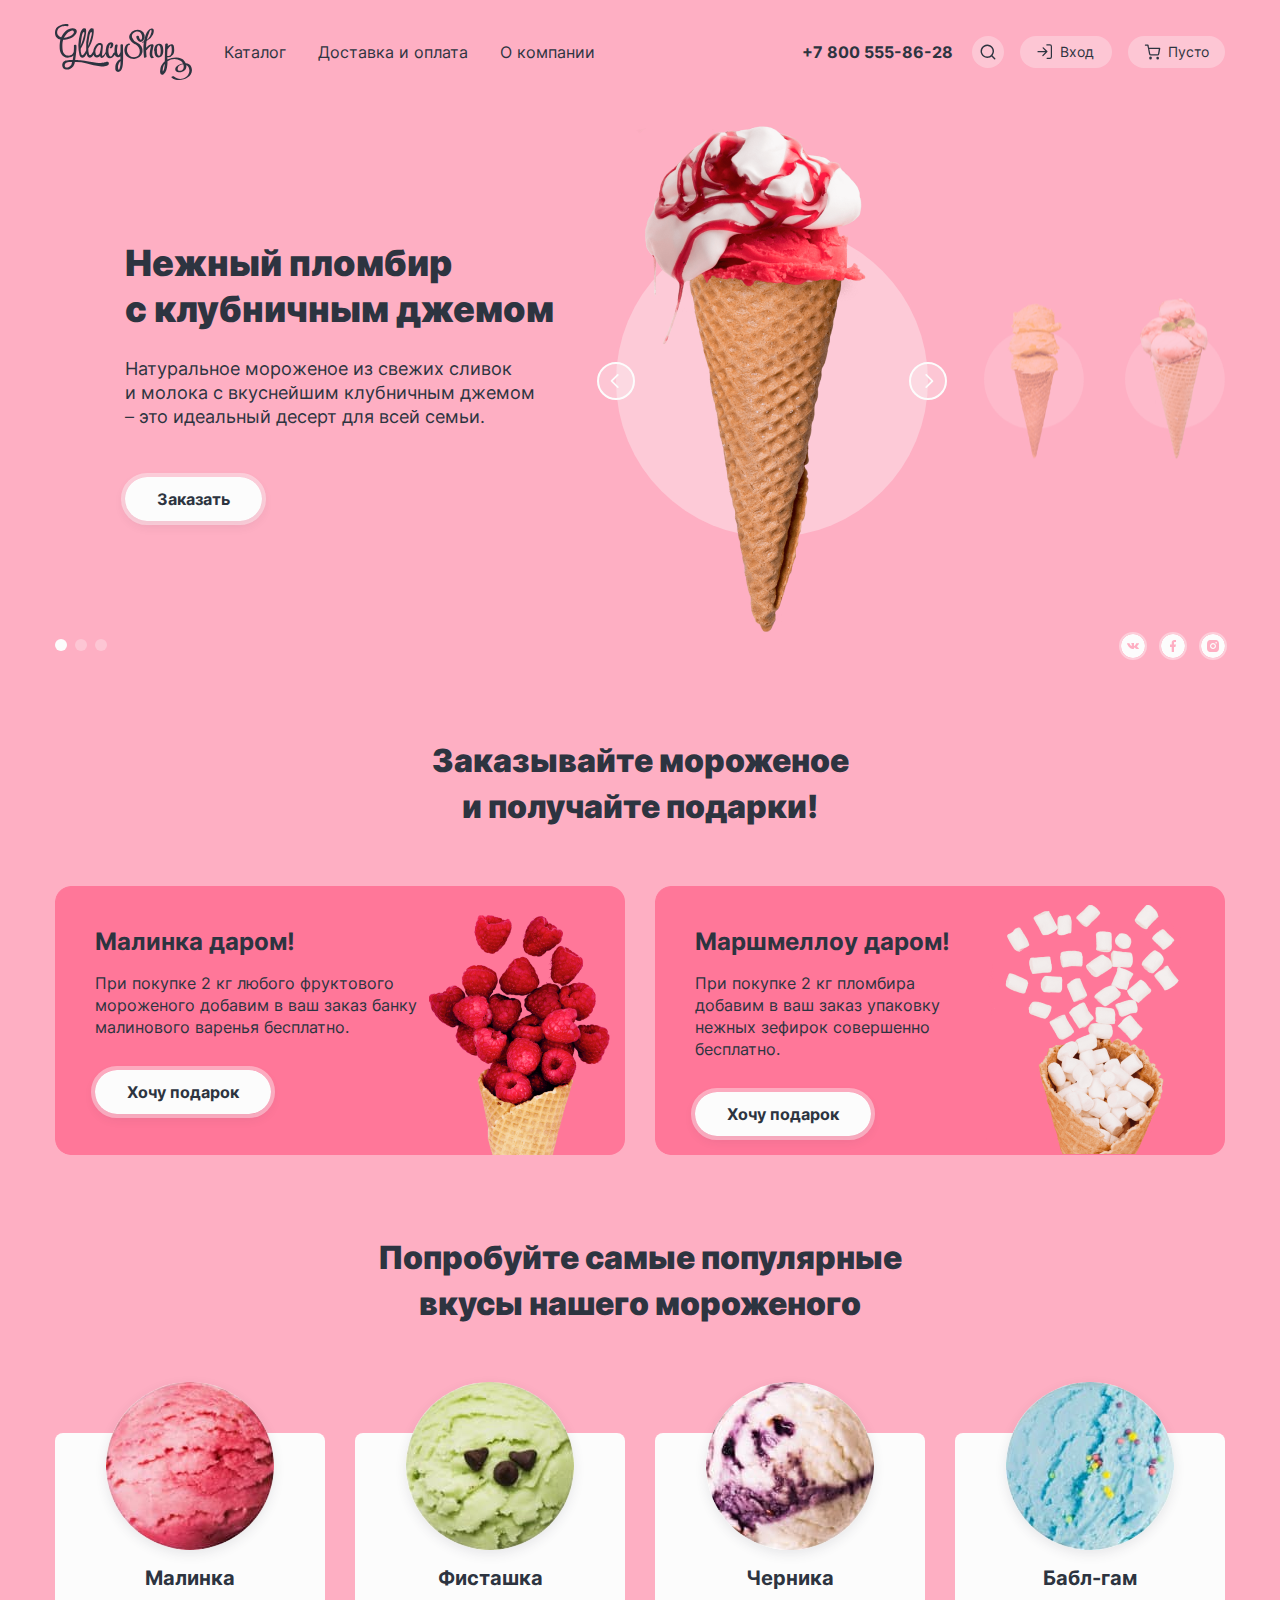
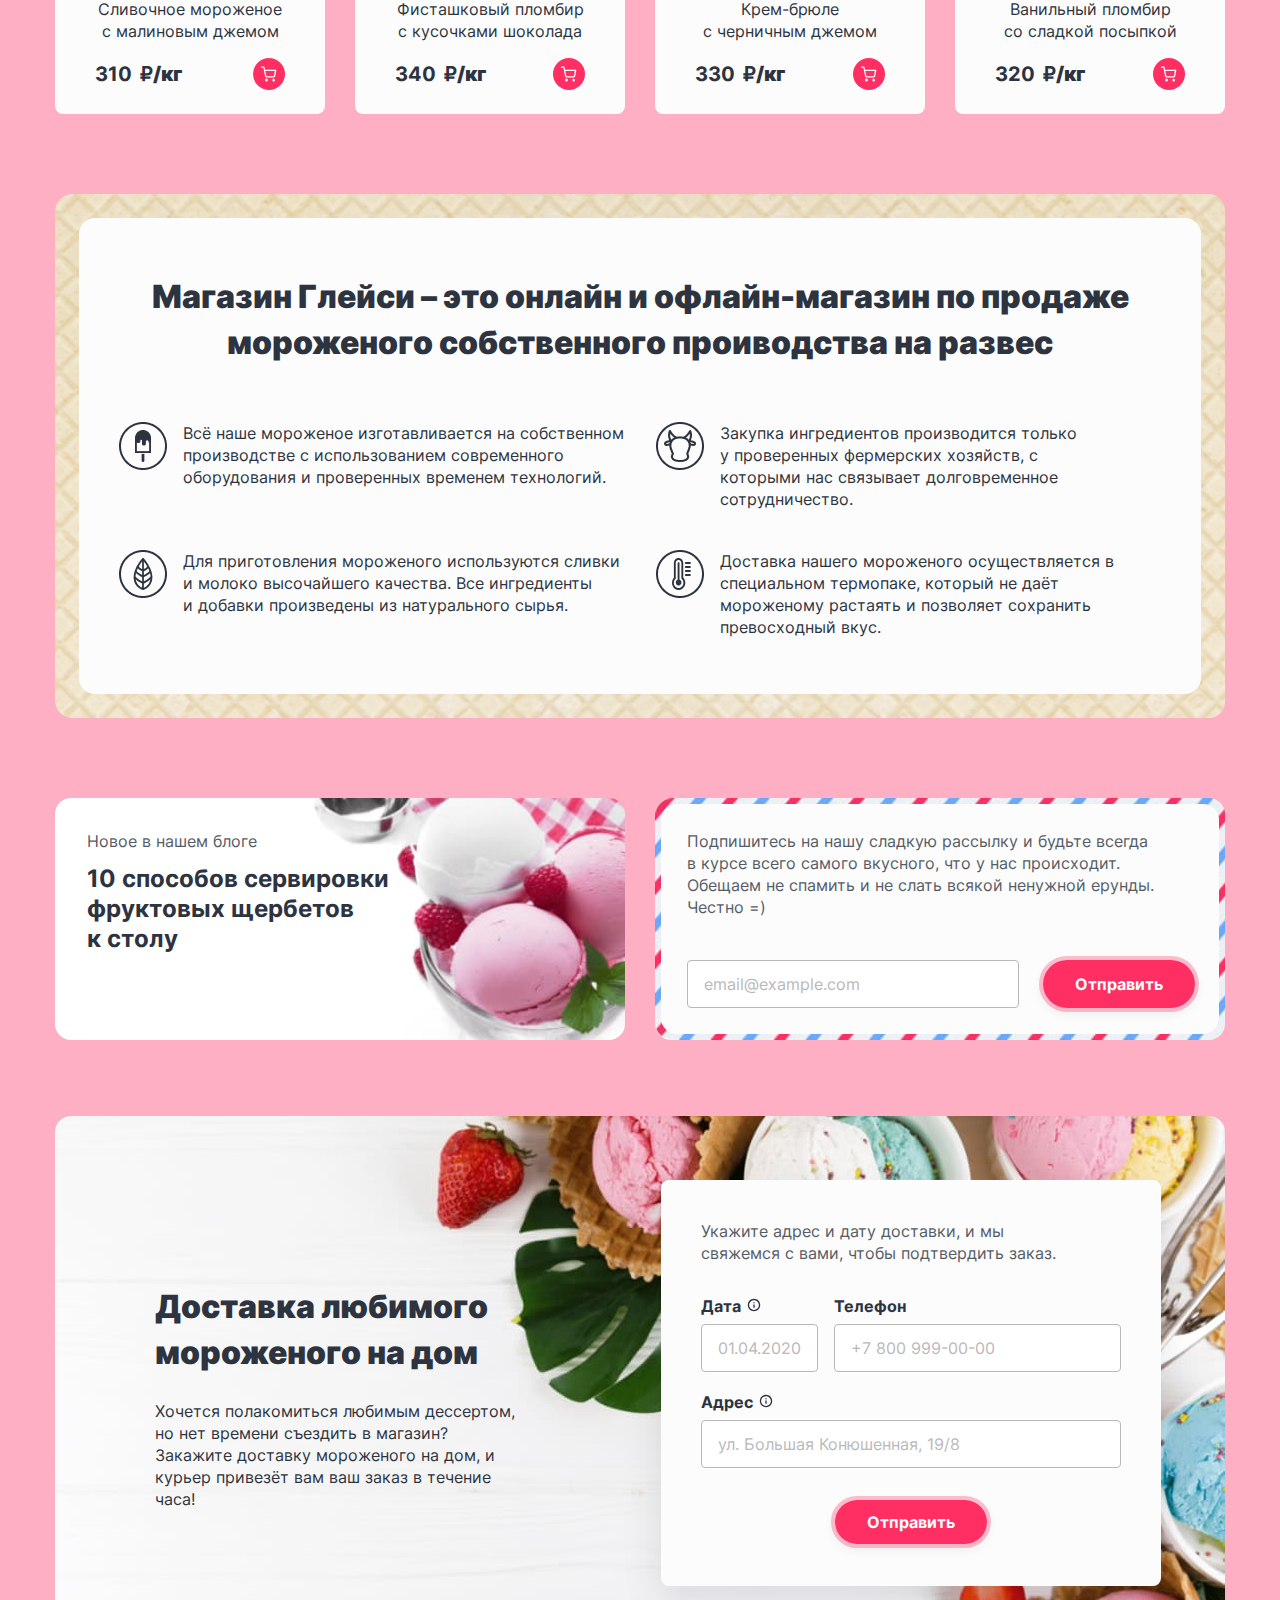
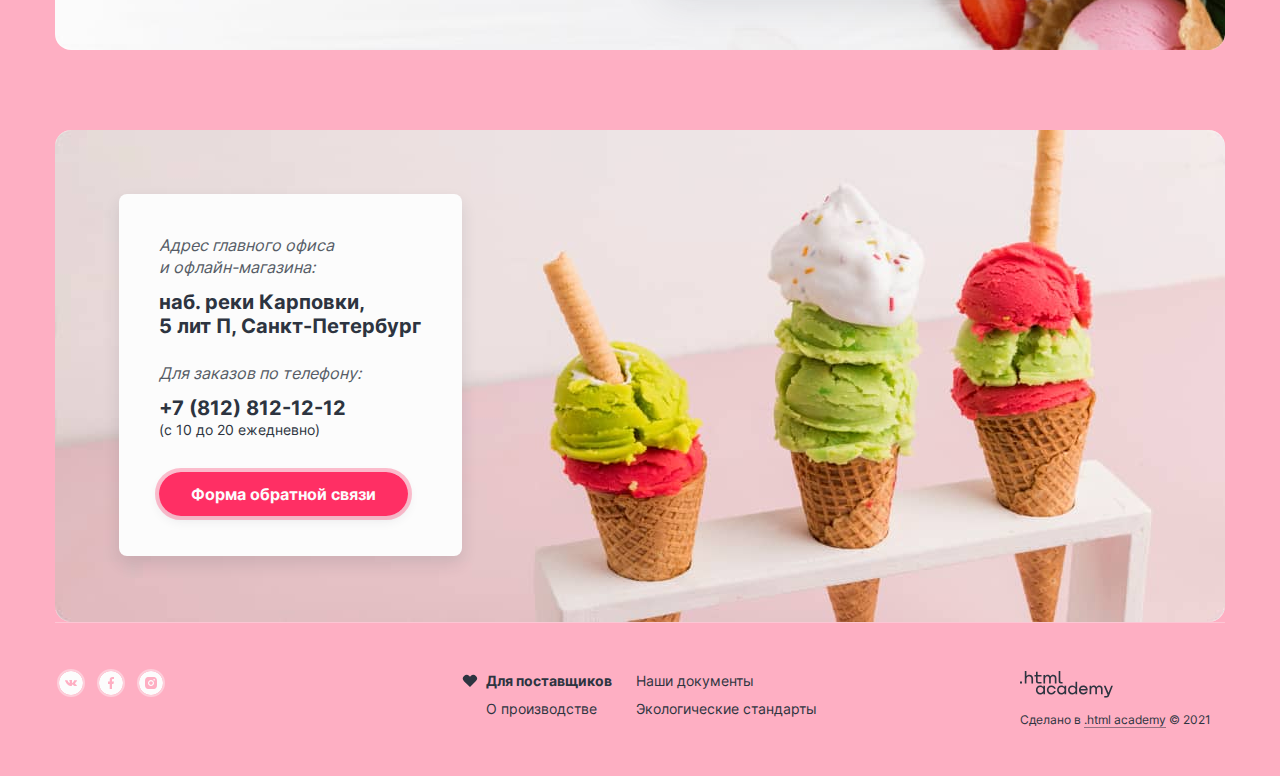
==== commit 5407c591: "Мелкие правки под критерии" ====
--- a/index.html
+++ b/index.html
@@ -51,7 +51,7 @@
             <a class="user-nav-link nav-search" href="#">
               <span class="visually-hidden">Поиск</span>
               <svg class="search-img" aria-hidden="true" focusable="false" width="18" height="18" viewBox="0 0 18 18"
-                fill="none" xmlns="http://www.w3.org/2000/svg">
+                fill="none" role="img" xmlns="http://www.w3.org/2000/svg">
                 <path fill-rule="evenodd" clip-rule="evenodd"
                   d="M3 8.2a5.3 5.3 0 1 1 10.6 0 5.3 5.3 0 0 1-10.7 0Zm9.5 5.2a6.7 6.7 0 1 1 1-1l2.7 2.9a.7.7 0 0 1-1 1l-2.7-2.9Z"
                   fill="#2D3440" />
@@ -77,7 +77,7 @@
           <li class="user-nav-item item-log-in">
             <a class="user-nav-link log-in" href="#">
               <svg class="log-in-img" aria-hidden="true" focusable="false" width="18" height="18" viewBox="0 0 18 18"
-                fill="none" xmlns="http://www.w3.org/2000/svg">
+                fill="none" role="img" xmlns="http://www.w3.org/2000/svg">
                 <path fill-rule="evenodd" clip-rule="evenodd"
                   d="M10.2 1.9c0-.4.3-.7.7-.7h3A2.2 2.2 0 0 1 16 3.4v10.5A2.2 2.2 0 0 1 14 16h-3a.7.7 0 0 1 0-1.3h3a.8.8 0 0 0 .8-.8V3.4a.8.8 0 0 0-.8-.9h-3a.7.7 0 0 1-.7-.6ZM6.7 4.4c.2-.3.6-.3.9 0l3.7 3.7a.7.7 0 0 1 0 1l-3.7 3.7a.7.7 0 1 1-1-.9l2.7-2.6H1.9a.7.7 0 0 1 0-1.3h7.4L6.7 5.3a.7.7 0 0 1 0-.9Z"
                   fill="#2D3440" />
@@ -113,7 +113,7 @@
           <li class="user-nav-item basket">
             <a class="user-nav-link basket-link" href="#">
               <svg class="basket-img basket-img-empty" aria-hidden="true" focusable="false" width="18" height="18"
-                viewBox="0 0 18 18" fill="none" xmlns="http://www.w3.org/2000/svg">
+                viewBox="0 0 18 18" fill="none" role="img" xmlns="http://www.w3.org/2000/svg">
                 <path fill-rule="evenodd" clip-rule="evenodd"
                   d="M1.3 1.5a.7.7 0 0 0 0 1.3h2L4 5.5 5 11a2 2 0 0 0 2 1.6h6.3a2 2 0 0 0 2-1.6l1-5.5a.7.7 0 0 0-.6-.8H5L4.6 2c0-.3-.4-.5-.7-.5H1.3Zm5 9.3L5.3 6h9.5l-.8 4.7a.6.6 0 0 1-.7.5H7a.6.6 0 0 1-.7-.5Zm-1 4.4a1.3 1.3 0 1 1 2.5 0 1.3 1.3 0 0 1-2.6 0Zm7 0a1.3 1.3 0 1 1 2.7 0 1.3 1.3 0 0 1-2.6 0Z" />
               </svg>
@@ -182,7 +182,7 @@
             <button class="slider-button slider-prev" type="button">
               <span class="visually-hidden">Предыдущее фото</span>
               <svg class="slider-prev-image" aria-hidden="true" focusable="false" width="7" height="12"
-                viewBox="0 0 7 12" fill="none" xmlns="http://www.w3.org/2000/svg">
+                viewBox="0 0 7 12" fill="none" role="img" xmlns="http://www.w3.org/2000/svg">
                 <path fill-rule="evenodd" clip-rule="evenodd"
                   d="M1.13526 0.864757C0.875566 0.605058 0.454511 0.605058 0.194813 0.864757C-0.0648862 1.12446 -0.0648862 1.54551 0.194813 1.80521L4.39609 6.00649L0.194774 10.2078C-0.0649247 10.4675 -0.0649247 10.8886 0.194774 11.1483C0.454473 11.408 0.875527 11.408 1.13523 11.1483L5.80394 6.47955C5.80489 6.47861 5.80583 6.47767 5.80678 6.47672C6.06648 6.21702 6.06648 5.79597 5.80678 5.53627L1.13526 0.864757Z" />
               </svg>
@@ -190,7 +190,7 @@
             <button class="slider-button slider-next" type="button">
               <span class="visually-hidden">Следующее фото</span>
               <svg class="slider-next-image" aria-hidden="true" focusable="false" width="7" height="12"
-                viewBox="0 0 7 12" fill="none" xmlns="http://www.w3.org/2000/svg">
+                viewBox="0 0 7 12" fill="none" role="img" xmlns="http://www.w3.org/2000/svg">
                 <path fill-rule="evenodd" clip-rule="evenodd"
                   d="M1.13526 0.864757C0.875566 0.605058 0.454511 0.605058 0.194813 0.864757C-0.0648862 1.12446 -0.0648862 1.54551 0.194813 1.80521L4.39609 6.00649L0.194774 10.2078C-0.0649247 10.4675 -0.0649247 10.8886 0.194774 11.1483C0.454473 11.408 0.875527 11.408 1.13523 11.1483L5.80394 6.47955C5.80489 6.47861 5.80583 6.47767 5.80678 6.47672C6.06648 6.21702 6.06648 5.79597 5.80678 5.53627L1.13526 0.864757Z" />
               </svg>
@@ -221,7 +221,7 @@
               <a class="social-link" href="https://vk.com/htmlacademy">
                 <span class="visually-hidden">Мы в контакте</span>
                 <svg class="social-icon vk" aria-hidden="true" focusable="false" width="16" height="16"
-                  viewBox="0 0 16 16" fill="none" xmlns="http://www.w3.org/2000/svg">
+                  viewBox="0 0 16 16" fill="none" role="img" xmlns="http://www.w3.org/2000/svg">
                   <path fill-rule="evenodd" clip-rule="evenodd"
                     d="M16 8C16 12.4183 12.4183 16 8 16C3.58172 16 0 12.4183 0 8C0 3.58172 3.58172 0 8 0C12.4183 0 16 3.58172 16 8ZM8.39228 9.98325H7.91409C7.91409 9.98325 6.85898 10.0389 5.92986 9.19111C4.91657 8.26636 4.02166 6.43135 4.02166 6.43135C4.02166 6.43135 3.97008 6.31103 4.02612 6.25287C4.08911 6.18748 4.2607 6.18329 4.2607 6.18329L5.40378 6.17672C5.40378 6.17672 5.51151 6.19252 5.58862 6.24211C5.65216 6.28304 5.68778 6.35957 5.68778 6.35957C5.68778 6.35957 5.87252 6.76907 6.11721 7.13954C6.59475 7.86277 6.81717 8.02097 6.97932 7.94349C7.21553 7.8305 7.14472 6.92108 7.14472 6.92108C7.14472 6.92108 7.14907 6.59097 7.0258 6.44401C6.93034 6.33007 6.75027 6.29685 6.67077 6.28752C6.60647 6.28 6.71204 6.14912 6.84888 6.09038C7.05458 6.00205 7.41787 5.99701 7.84708 6.00091C8.18147 6.00386 8.2777 6.02214 8.40846 6.04984C8.71183 6.11404 8.70237 6.31976 8.68196 6.76362C8.67586 6.89625 8.66879 7.05014 8.66879 7.22787C8.66879 7.26786 8.66746 7.31048 8.66609 7.35433C8.659 7.58166 8.65089 7.84192 8.82159 7.93863C8.90913 7.98813 9.1233 7.94606 9.65894 7.14887C9.91286 6.77107 10.1032 6.32683 10.1032 6.32683C10.1032 6.32683 10.1448 6.24763 10.2095 6.21365C10.2756 6.179 10.3648 6.18966 10.3648 6.18966L11.5677 6.1831C11.5677 6.1831 11.9291 6.14531 11.9877 6.28828C12.049 6.43839 11.8526 6.78887 11.3611 7.36294C10.8976 7.90445 10.6707 8.10579 10.6886 8.2824C10.7018 8.41323 10.8493 8.53049 11.1343 8.76238C11.7265 9.24409 11.8843 9.49702 11.9218 9.55713C11.9248 9.56199 11.9271 9.56559 11.9287 9.56795C12.1937 9.95308 11.6348 9.98325 11.6348 9.98325L10.5665 9.99629C10.5665 9.99629 10.3369 10.0362 10.0347 9.85427C9.87671 9.75923 9.72223 9.60401 9.57505 9.45612C9.35005 9.23004 9.1421 9.02109 8.96463 9.07041C8.66683 9.15322 8.67617 9.71559 8.67617 9.71559C8.67617 9.71559 8.67834 9.83571 8.61046 9.89968C8.53672 9.96936 8.39228 9.98325 8.39228 9.98325Z" />
                 </svg>
@@ -231,7 +231,7 @@
               <a class="social-link" href="https://www.facebook.com/htmlacademy/">
                 <span class="visually-hidden">Мы в фейсбуке</span>
                 <svg class="social-icon facebook" aria-hidden="true" focusable="false" width="16" height="16"
-                  viewBox="0 0 16 16" fill="none" xmlns="http://www.w3.org/2000/svg">
+                  viewBox="0 0 16 16" fill="none" role="img" xmlns="http://www.w3.org/2000/svg">
                   <path fill-rule="evenodd" clip-rule="evenodd"
                     d="M16 8C16 12.4183 12.4183 16 8 16C3.58172 16 0 12.4183 0 8C0 3.58172 3.58172 0 8 0C12.4183 0 16 3.58172 16 8ZM9.61905 8.6H8.66667V12H7.14286V8.6H6V7H7.14286V5.88C7.14286 4.6628 7.87733 4 8.91162 4C9.40686 4 9.87581 4.0388 10 4.056V5.4H9.42857C8.66667 5.4 8.66667 5.788 8.66667 6.2V7H10L9.61905 8.6Z" />
                 </svg>
@@ -241,7 +241,7 @@
               <a class="social-link" href="https://www.instagram.com/htmlacademy/">
                 <span class="visually-hidden">Мы в инстаграмме</span>
                 <svg class="social-icon instagram" aria-hidden="true" focusable="false" width="16" height="16"
-                  viewBox="0 0 16 16" fill="none" xmlns="http://www.w3.org/2000/svg">
+                  viewBox="0 0 16 16" fill="none" role="img" xmlns="http://www.w3.org/2000/svg">
                   <path fill-rule="evenodd" clip-rule="evenodd"
                     d="M16 8C16 12.4183 12.4183 16 8 16C3.58172 16 0 12.4183 0 8C0 3.58172 3.58172 0 8 0C12.4183 0 16 3.58172 16 8ZM9.6488 4.024C9.2224 4.004 9.0868 4 8 4C6.9132 4 6.7776 4.0052 6.3512 4.024C5.9248 4.044 5.6352 4.1108 5.38 4.21C5.11297 4.31029 4.87107 4.46769 4.6712 4.6712C4.46752 4.87093 4.31009 5.11287 4.21 5.38C4.1108 5.6352 4.044 5.9248 4.024 6.3512C4.004 6.7776 4 6.9132 4 8C4 9.0868 4.0052 9.2224 4.024 9.6488C4.044 10.0748 4.1108 10.3652 4.21 10.62C4.31037 10.887 4.46776 11.1289 4.6712 11.3288C4.87101 11.5324 5.11293 11.6898 5.38 11.79C5.6352 11.8888 5.9252 11.956 6.3512 11.976C6.7776 11.996 6.9132 12 8 12C9.0868 12 9.2224 11.9948 9.6488 11.976C10.0748 11.956 10.3652 11.8888 10.62 11.79C10.8869 11.6895 11.1288 11.5321 11.3288 11.3288C11.5324 11.129 11.6899 10.8871 11.79 10.62C11.8888 10.3648 11.956 10.0748 11.976 9.6488C11.996 9.2224 12 9.0868 12 8C12 6.9132 11.9948 6.7776 11.976 6.3512C11.956 5.9252 11.8888 5.6348 11.79 5.38C11.6896 5.11304 11.5322 4.87116 11.3288 4.6712C11.1064 4.4492 10.884 4.3116 10.62 4.21C10.3648 4.1108 10.0748 4.044 9.6488 4.024ZM6.58579 6.58579C6.96086 6.21071 7.46957 6 8 6C8.53043 6 9.03914 6.21071 9.41421 6.58579C9.78929 6.96086 10 7.46957 10 8C10 8.53043 9.78929 9.03914 9.41421 9.41421C9.03914 9.78929 8.53043 10 8 10C7.46957 10 6.96086 9.78929 6.58579 9.41421C6.21071 9.03914 6 8.53043 6 8C6 7.46957 6.21071 6.96086 6.58579 6.58579ZM10.4536 5.54645C10.5473 5.64021 10.6 5.76739 10.6 5.9C10.6 6.03261 10.5473 6.15979 10.4536 6.25355C10.3598 6.34732 10.2326 6.4 10.1 6.4C9.96739 6.4 9.84021 6.34732 9.74645 6.25355C9.65268 6.15979 9.6 6.03261 9.6 5.9C9.6 5.76739 9.65268 5.64021 9.74645 5.54645C9.84021 5.45268 9.96739 5.4 10.1 5.4C10.2326 5.4 10.3598 5.45268 10.4536 5.54645ZM8.84853 7.15147C8.62348 6.92643 8.31826 6.8 8 6.8C7.68174 6.8 7.37652 6.92643 7.15147 7.15147C6.92643 7.37652 6.8 7.68174 6.8 8C6.8 8.31826 6.92643 8.62348 7.15147 8.84853C7.37652 9.07357 7.68174 9.2 8 9.2C8.31826 9.2 8.62348 9.07357 8.84853 8.84853C9.07357 8.62348 9.2 8.31826 9.2 8C9.2 7.68174 9.07357 7.37652 8.84853 7.15147Z" />
                 </svg>
@@ -291,7 +291,7 @@
               <button class="card-item-button" type="button">
                 <span class="visually-hidden">Добавить в корзину</span>
                 <svg class="basket-img" aria-hidden="true" focusable="false" width="18" height="18" viewBox="0 0 18 18"
-                  fill="none" xmlns="http://www.w3.org/2000/svg">
+                  fill="none" role="img" xmlns="http://www.w3.org/2000/svg">
                   <path fill-rule="evenodd" clip-rule="evenodd"
                     d="M1.3 1.5a.7.7 0 0 0 0 1.3h2L4 5.5 5 11a2 2 0 0 0 2 1.6h6.3a2 2 0 0 0 2-1.6l1-5.5a.7.7 0 0 0-.6-.8H5L4.6 2c0-.3-.4-.5-.7-.5H1.3Zm5 9.3L5.3 6h9.5l-.8 4.7a.6.6 0 0 1-.7.5H7a.6.6 0 0 1-.7-.5Zm-1 4.4a1.3 1.3 0 1 1 2.5 0 1.3 1.3 0 0 1-2.6 0Zm7 0a1.3 1.3 0 1 1 2.7 0 1.3 1.3 0 0 1-2.6 0Z" />
                 </svg>
@@ -310,7 +310,7 @@
               <button class="card-item-button" type="button">
                 <span class="visually-hidden">Добавить в корзину</span>
                 <svg class="basket-img" aria-hidden="true" focusable="false" width="18" height="18" viewBox="0 0 18 18"
-                  fill="none" xmlns="http://www.w3.org/2000/svg">
+                  fill="none" role="img" xmlns="http://www.w3.org/2000/svg">
                   <path fill-rule="evenodd" clip-rule="evenodd"
                     d="M1.3 1.5a.7.7 0 0 0 0 1.3h2L4 5.5 5 11a2 2 0 0 0 2 1.6h6.3a2 2 0 0 0 2-1.6l1-5.5a.7.7 0 0 0-.6-.8H5L4.6 2c0-.3-.4-.5-.7-.5H1.3Zm5 9.3L5.3 6h9.5l-.8 4.7a.6.6 0 0 1-.7.5H7a.6.6 0 0 1-.7-.5Zm-1 4.4a1.3 1.3 0 1 1 2.5 0 1.3 1.3 0 0 1-2.6 0Zm7 0a1.3 1.3 0 1 1 2.7 0 1.3 1.3 0 0 1-2.6 0Z" />
                 </svg>
@@ -329,7 +329,7 @@
               <button class="card-item-button" type="button">
                 <span class="visually-hidden">Добавить в корзину</span>
                 <svg class="basket-img" aria-hidden="true" focusable="false" width="18" height="18" viewBox="0 0 18 18"
-                  fill="none" xmlns="http://www.w3.org/2000/svg">
+                  fill="none" role="img" xmlns="http://www.w3.org/2000/svg">
                   <path fill-rule="evenodd" clip-rule="evenodd"
                     d="M1.3 1.5a.7.7 0 0 0 0 1.3h2L4 5.5 5 11a2 2 0 0 0 2 1.6h6.3a2 2 0 0 0 2-1.6l1-5.5a.7.7 0 0 0-.6-.8H5L4.6 2c0-.3-.4-.5-.7-.5H1.3Zm5 9.3L5.3 6h9.5l-.8 4.7a.6.6 0 0 1-.7.5H7a.6.6 0 0 1-.7-.5Zm-1 4.4a1.3 1.3 0 1 1 2.5 0 1.3 1.3 0 0 1-2.6 0Zm7 0a1.3 1.3 0 1 1 2.7 0 1.3 1.3 0 0 1-2.6 0Z" />
                 </svg>
@@ -348,7 +348,7 @@
               <button class="card-item-button" type="button">
                 <span class="visually-hidden">Добавить в корзину</span>
                 <svg class="basket-img" aria-hidden="true" focusable="false" width="18" height="18" viewBox="0 0 18 18"
-                  fill="none" xmlns="http://www.w3.org/2000/svg">
+                  fill="none" role="img" xmlns="http://www.w3.org/2000/svg">
                   <path fill-rule="evenodd" clip-rule="evenodd"
                     d="M1.3 1.5a.7.7 0 0 0 0 1.3h2L4 5.5 5 11a2 2 0 0 0 2 1.6h6.3a2 2 0 0 0 2-1.6l1-5.5a.7.7 0 0 0-.6-.8H5L4.6 2c0-.3-.4-.5-.7-.5H1.3Zm5 9.3L5.3 6h9.5l-.8 4.7a.6.6 0 0 1-.7.5H7a.6.6 0 0 1-.7-.5Zm-1 4.4a1.3 1.3 0 1 1 2.5 0 1.3 1.3 0 0 1-2.6 0Zm7 0a1.3 1.3 0 1 1 2.7 0 1.3 1.3 0 0 1-2.6 0Z" />
                 </svg>
@@ -478,7 +478,7 @@
             <a class="social-link" href="https://vk.com/htmlacademy">
               <span class="visually-hidden">Мы в контакте</span>
               <svg class="social-icon vk" aria-hidden="true" focusable="false" width="16" height="16"
-                viewBox="0 0 16 16" fill="none" xmlns="http://www.w3.org/2000/svg">
+                viewBox="0 0 16 16" fill="none" role="img" xmlns="http://www.w3.org/2000/svg">
                 <path fill-rule="evenodd" clip-rule="evenodd"
                   d="M16 8C16 12.4183 12.4183 16 8 16C3.58172 16 0 12.4183 0 8C0 3.58172 3.58172 0 8 0C12.4183 0 16 3.58172 16 8ZM8.39228 9.98325H7.91409C7.91409 9.98325 6.85898 10.0389 5.92986 9.19111C4.91657 8.26636 4.02166 6.43135 4.02166 6.43135C4.02166 6.43135 3.97008 6.31103 4.02612 6.25287C4.08911 6.18748 4.2607 6.18329 4.2607 6.18329L5.40378 6.17672C5.40378 6.17672 5.51151 6.19252 5.58862 6.24211C5.65216 6.28304 5.68778 6.35957 5.68778 6.35957C5.68778 6.35957 5.87252 6.76907 6.11721 7.13954C6.59475 7.86277 6.81717 8.02097 6.97932 7.94349C7.21553 7.8305 7.14472 6.92108 7.14472 6.92108C7.14472 6.92108 7.14907 6.59097 7.0258 6.44401C6.93034 6.33007 6.75027 6.29685 6.67077 6.28752C6.60647 6.28 6.71204 6.14912 6.84888 6.09038C7.05458 6.00205 7.41787 5.99701 7.84708 6.00091C8.18147 6.00386 8.2777 6.02214 8.40846 6.04984C8.71183 6.11404 8.70237 6.31976 8.68196 6.76362C8.67586 6.89625 8.66879 7.05014 8.66879 7.22787C8.66879 7.26786 8.66746 7.31048 8.66609 7.35433C8.659 7.58166 8.65089 7.84192 8.82159 7.93863C8.90913 7.98813 9.1233 7.94606 9.65894 7.14887C9.91286 6.77107 10.1032 6.32683 10.1032 6.32683C10.1032 6.32683 10.1448 6.24763 10.2095 6.21365C10.2756 6.179 10.3648 6.18966 10.3648 6.18966L11.5677 6.1831C11.5677 6.1831 11.9291 6.14531 11.9877 6.28828C12.049 6.43839 11.8526 6.78887 11.3611 7.36294C10.8976 7.90445 10.6707 8.10579 10.6886 8.2824C10.7018 8.41323 10.8493 8.53049 11.1343 8.76238C11.7265 9.24409 11.8843 9.49702 11.9218 9.55713C11.9248 9.56199 11.9271 9.56559 11.9287 9.56795C12.1937 9.95308 11.6348 9.98325 11.6348 9.98325L10.5665 9.99629C10.5665 9.99629 10.3369 10.0362 10.0347 9.85427C9.87671 9.75923 9.72223 9.60401 9.57505 9.45612C9.35005 9.23004 9.1421 9.02109 8.96463 9.07041C8.66683 9.15322 8.67617 9.71559 8.67617 9.71559C8.67617 9.71559 8.67834 9.83571 8.61046 9.89968C8.53672 9.96936 8.39228 9.98325 8.39228 9.98325Z" />
               </svg>
@@ -488,7 +488,7 @@
             <a class="social-link" href="https://www.facebook.com/htmlacademy/">
               <span class="visually-hidden">Мы в фейсбуке</span>
               <svg class="social-icon facebook" aria-hidden="true" focusable="false" width="16" height="16"
-                viewBox="0 0 16 16" fill="none" xmlns="http://www.w3.org/2000/svg">
+                viewBox="0 0 16 16" fill="none" role="img" xmlns="http://www.w3.org/2000/svg">
                 <path fill-rule="evenodd" clip-rule="evenodd"
                   d="M16 8C16 12.4183 12.4183 16 8 16C3.58172 16 0 12.4183 0 8C0 3.58172 3.58172 0 8 0C12.4183 0 16 3.58172 16 8ZM9.61905 8.6H8.66667V12H7.14286V8.6H6V7H7.14286V5.88C7.14286 4.6628 7.87733 4 8.91162 4C9.40686 4 9.87581 4.0388 10 4.056V5.4H9.42857C8.66667 5.4 8.66667 5.788 8.66667 6.2V7H10L9.61905 8.6Z" />
               </svg>
@@ -498,7 +498,7 @@
             <a class="social-link" href="https://www.instagram.com/htmlacademy/">
               <span class="visually-hidden">Мы в инстаграмме</span>
               <svg class="social-icon instagram" aria-hidden="true" focusable="false" width="16" height="16"
-                viewBox="0 0 16 16" fill="none" xmlns="http://www.w3.org/2000/svg">
+                viewBox="0 0 16 16" fill="none" role="img" xmlns="http://www.w3.org/2000/svg">
                 <path fill-rule="evenodd" clip-rule="evenodd"
                   d="M16 8C16 12.4183 12.4183 16 8 16C3.58172 16 0 12.4183 0 8C0 3.58172 3.58172 0 8 0C12.4183 0 16 3.58172 16 8ZM9.6488 4.024C9.2224 4.004 9.0868 4 8 4C6.9132 4 6.7776 4.0052 6.3512 4.024C5.9248 4.044 5.6352 4.1108 5.38 4.21C5.11297 4.31029 4.87107 4.46769 4.6712 4.6712C4.46752 4.87093 4.31009 5.11287 4.21 5.38C4.1108 5.6352 4.044 5.9248 4.024 6.3512C4.004 6.7776 4 6.9132 4 8C4 9.0868 4.0052 9.2224 4.024 9.6488C4.044 10.0748 4.1108 10.3652 4.21 10.62C4.31037 10.887 4.46776 11.1289 4.6712 11.3288C4.87101 11.5324 5.11293 11.6898 5.38 11.79C5.6352 11.8888 5.9252 11.956 6.3512 11.976C6.7776 11.996 6.9132 12 8 12C9.0868 12 9.2224 11.9948 9.6488 11.976C10.0748 11.956 10.3652 11.8888 10.62 11.79C10.8869 11.6895 11.1288 11.5321 11.3288 11.3288C11.5324 11.129 11.6899 10.8871 11.79 10.62C11.8888 10.3648 11.956 10.0748 11.976 9.6488C11.996 9.2224 12 9.0868 12 8C12 6.9132 11.9948 6.7776 11.976 6.3512C11.956 5.9252 11.8888 5.6348 11.79 5.38C11.6896 5.11304 11.5322 4.87116 11.3288 4.6712C11.1064 4.4492 10.884 4.3116 10.62 4.21C10.3648 4.1108 10.0748 4.044 9.6488 4.024ZM6.58579 6.58579C6.96086 6.21071 7.46957 6 8 6C8.53043 6 9.03914 6.21071 9.41421 6.58579C9.78929 6.96086 10 7.46957 10 8C10 8.53043 9.78929 9.03914 9.41421 9.41421C9.03914 9.78929 8.53043 10 8 10C7.46957 10 6.96086 9.78929 6.58579 9.41421C6.21071 9.03914 6 8.53043 6 8C6 7.46957 6.21071 6.96086 6.58579 6.58579ZM10.4536 5.54645C10.5473 5.64021 10.6 5.76739 10.6 5.9C10.6 6.03261 10.5473 6.15979 10.4536 6.25355C10.3598 6.34732 10.2326 6.4 10.1 6.4C9.96739 6.4 9.84021 6.34732 9.74645 6.25355C9.65268 6.15979 9.6 6.03261 9.6 5.9C9.6 5.76739 9.65268 5.64021 9.74645 5.54645C9.84021 5.45268 9.96739 5.4 10.1 5.4C10.2326 5.4 10.3598 5.45268 10.4536 5.54645ZM8.84853 7.15147C8.62348 6.92643 8.31826 6.8 8 6.8C7.68174 6.8 7.37652 6.92643 7.15147 7.15147C6.92643 7.37652 6.8 7.68174 6.8 8C6.8 8.31826 6.92643 8.62348 7.15147 8.84853C7.37652 9.07357 7.68174 9.2 8 9.2C8.31826 9.2 8.62348 9.07357 8.84853 8.84853C9.07357 8.62348 9.2 8.31826 9.2 8C9.2 7.68174 9.07357 7.37652 8.84853 7.15147Z" />
               </svg>
@@ -534,6 +534,7 @@
       </section>
     </footer>
   </div>
+  <!--для активации модала убрать modal-container-close-->
   <div class="modal-container modal-container-close">
     <div class="modal feedback">
       <button class="modal-close-button">
--- a/styles/styles.css
+++ b/styles/styles.css
@@ -658,6 +658,7 @@
 
 .basket-item-price {
   margin-left: auto;
+  align-self: center;
 }
 
 .basket-button-remove {
@@ -670,6 +671,7 @@
   background-position: center;
   background-color: transparent;
   cursor: pointer;
+  align-self: center;
 }
 
 .order-group {
@@ -976,7 +978,7 @@
   padding: 19px 7px 0 40px;
   background-image: url("../images/substrate.png");
   background-repeat: no-repeat;
-  background-size: 100% auto;
+  background-size: cover;
   border-radius: 16px;
   box-sizing: border-box;
 }
@@ -1133,6 +1135,7 @@
   padding: 24px;
   background-image: url("../images/wafer.png");
   background-repeat: no-repeat;
+  background-size: cover;
   border-radius: 16px;
   box-sizing: border-box;
 }
@@ -1216,6 +1219,9 @@
   padding-top: 32px;
   background-image: url("../images/blog.jpg");
   background-repeat: no-repeat;
+  background-position: center;
+  background-attachment: inherit;
+  background-size: cover;
   border-radius: 16px;
   box-sizing: border-box;
 }
@@ -1247,6 +1253,7 @@
   padding: 6px;
   background-image: url("../images/newsletter.jpg");
   background-repeat: no-repeat;
+  background-size: cover;
   border-radius: 16px;
   box-sizing: border-box;
 }
@@ -1300,6 +1307,9 @@
   padding: 64px;
   background-image: url("../images/delivery.jpg");
   background-repeat: no-repeat;
+  background-position: center;
+  background-attachment: inherit;
+  background-size: cover;
   border-radius: 16px;
   box-sizing: border-box;
 }
@@ -1480,6 +1490,9 @@
   width: 1170px;
   background-image: url("../images/contacts-background.jpg");
   background-repeat: no-repeat;
+  background-position: center;
+  background-attachment: inherit;
+  background-size: cover;
   border-radius: 16px;
   min-height: 492px;
   object-fit: contain;
@@ -1991,54 +2004,35 @@
   height: 16px;
 }
 
-.radio-off {
+.off,
+.on {
   display: none;
 }
 
-.radio-on {
-  display: none;
-}
-
-.check-off {
-  display: none;
-}
-
-.check-on {
-  display: none;
-}
-
-.control-input[type="radio"]:not(:checked) + .control-mark .radio-off {
+.control-input[type="radio"]:not(:checked) + .control-mark .radio-off,
+.control-input[type="checkbox"]:not(:checked) + .control-mark .check-off {
   display: block;
   fill: #2d3440;
 }
 
-.control-input[type="radio"]:checked + .control-mark .radio-on {
+.control-input[type="radio"]:checked + .control-mark .radio-on,
+.control-input[type="checkbox"]:checked + .control-mark .check-on {
   display: block;
   fill: #2d3440;
 }
 
-.control-input[type="checkbox"]:not(:checked) + .control-mark .check-off {
-  display: block;
-  fill: #2d3440;
-}
-
-.control-input[type="checkbox"]:checked + .control-mark .check-on {
-  display: block;
-  fill: #2d3440;
-}
-
-.control-input[type="radio"]:not(:checked):hover + .control-mark .radio-off,
-.control-input[type="radio"]:checked:hover + .control-mark .radio-on,
-.control-input[type="checkbox"]:not(:checked):hover + .control-mark .check-off,
-.control-input[type="checkbox"]:checked:hover + .control-mark .check-on {
+.control-input[type="radio"]:hover + .control-mark .radio-off,
+.control-input[type="radio"]:hover + .control-mark .radio-on,
+.control-input[type="checkbox"]:hover + .control-mark .check-off,
+.control-input[type="checkbox"]:hover + .control-mark .check-on {
   fill: #fcfcfc;
   cursor: pointer;
 }
 
-.control-input[type="radio"]:not(:checked):disabled + .control-mark .radio-off,
-.control-input[type="radio"]:checked:disabled + .control-mark .radio-on,
-.control-input[type="checkbox"]:not(:checked):disabled + .control-mark .check-off,
-.control-input[type="checkbox"]:checked:disabled + .control-mark .check-on {
+.control-input[type="radio"]:disabled + .control-mark .radio-off,
+.control-input[type="radio"]:disabled + .control-mark .radio-on,
+.control-input[type="checkbox"]:disabled + .control-mark .check-off,
+.control-input[type="checkbox"]:disabled + .control-mark .check-on {
   opacity: 0.4;
 }
 
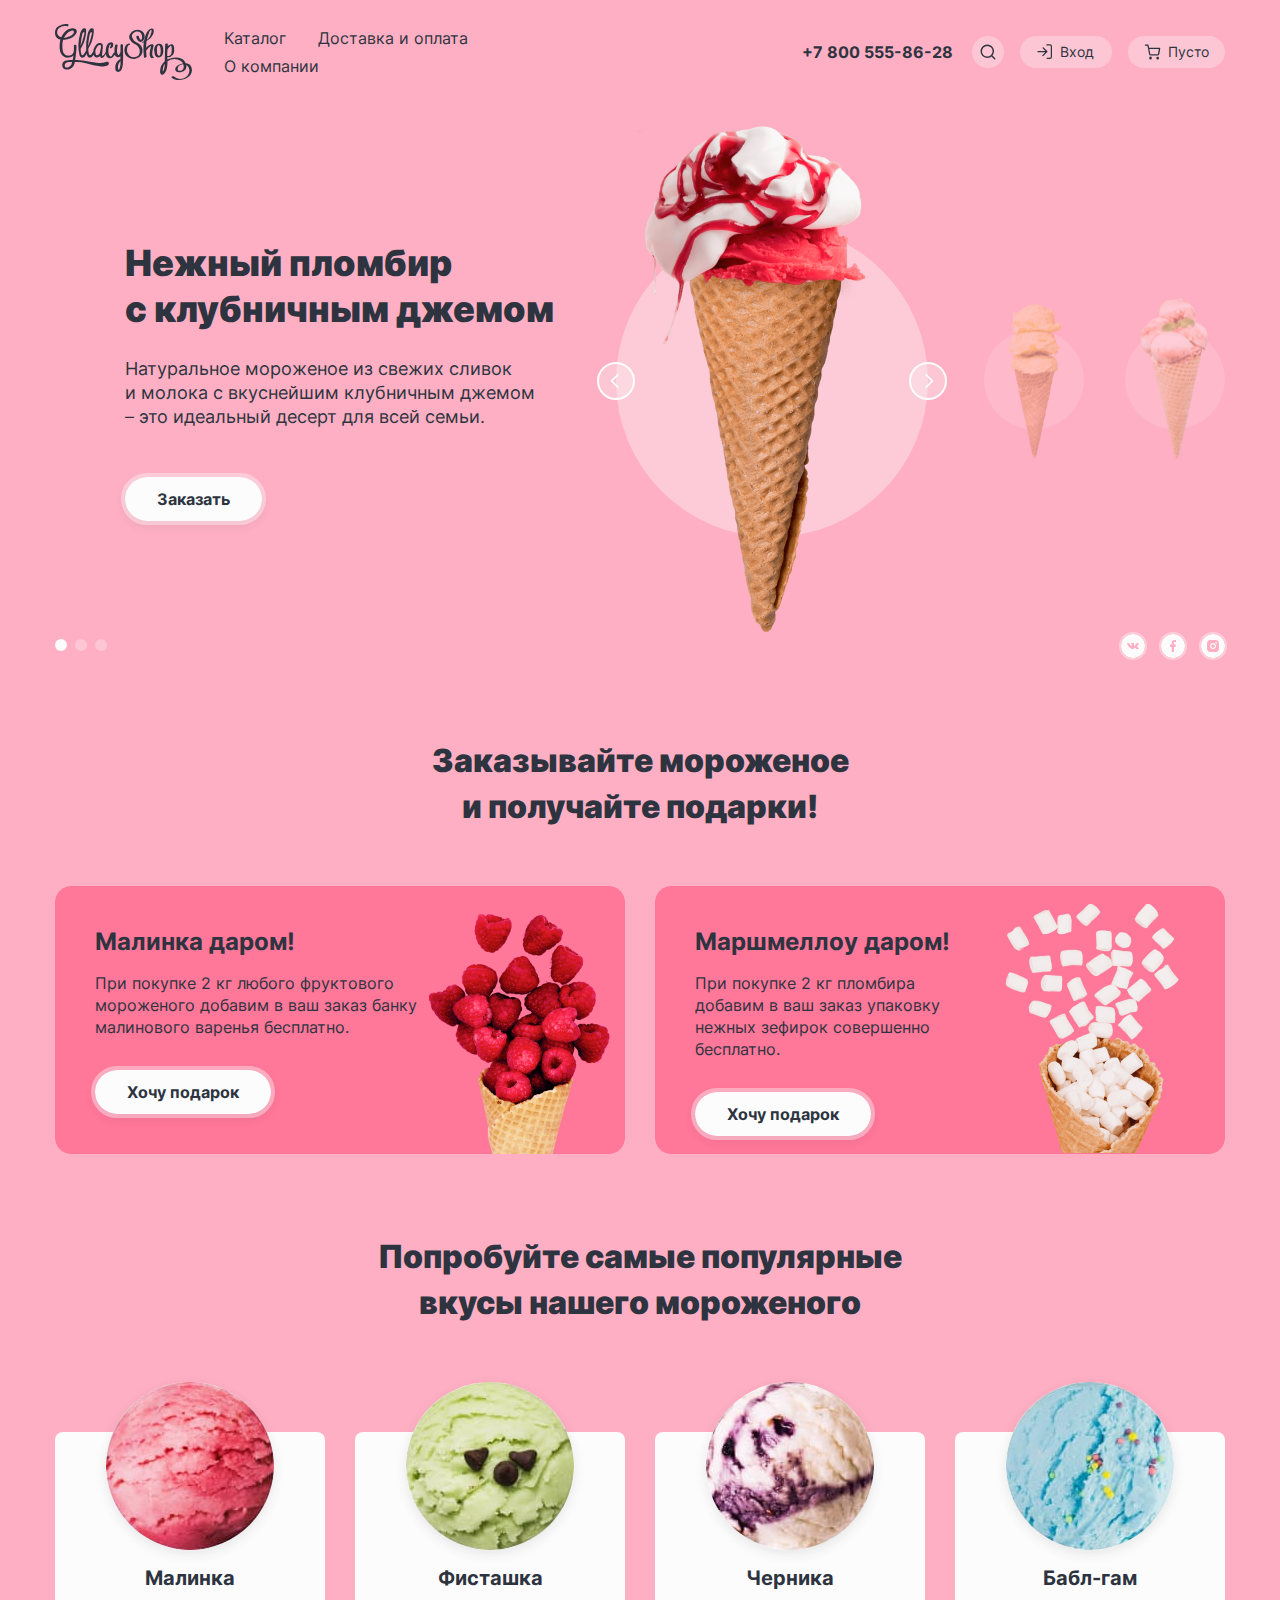
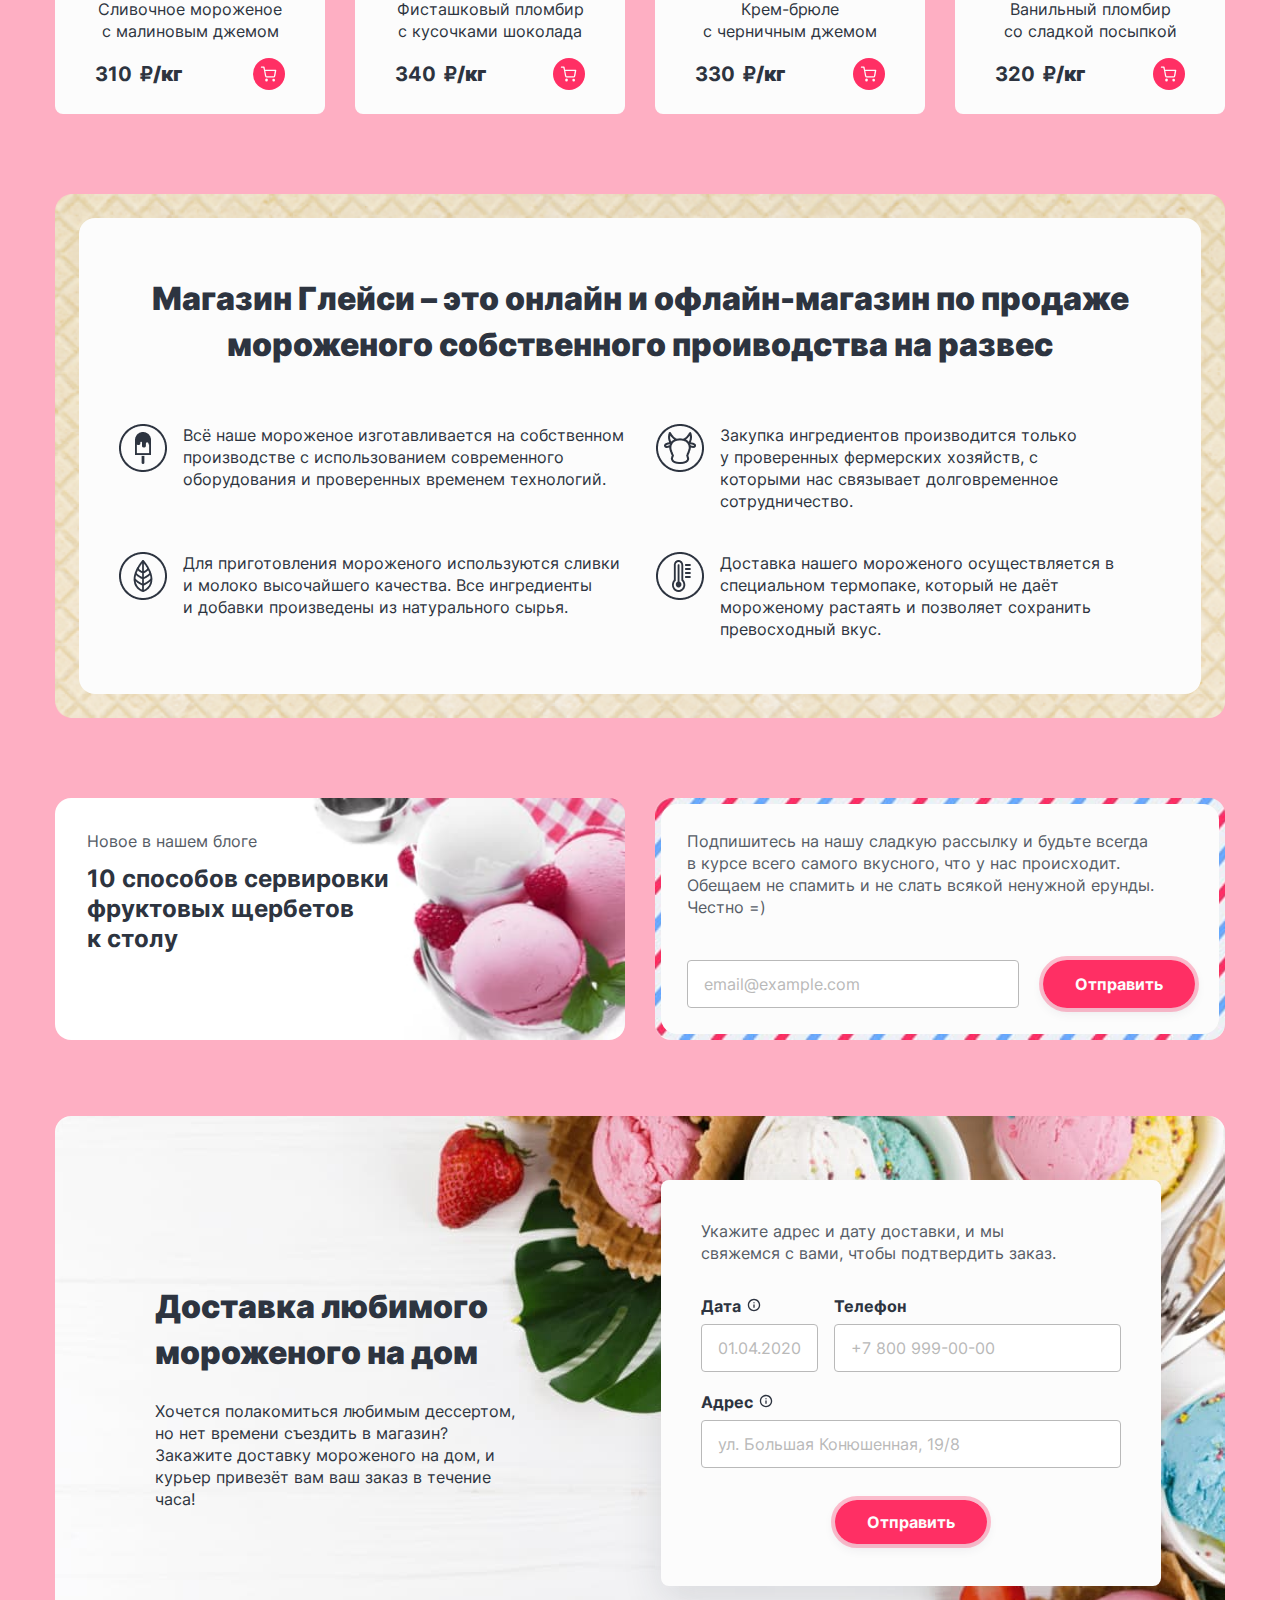
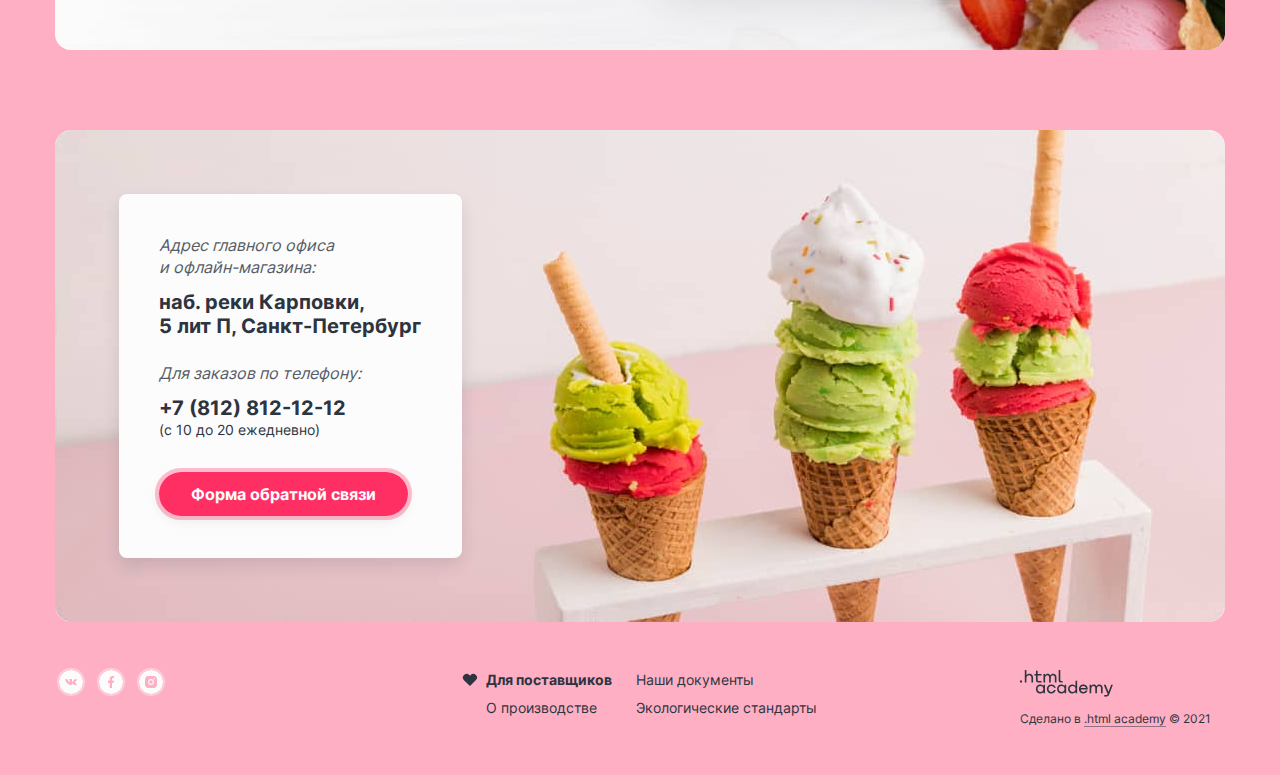
==== commit 568a97a8: "Добавление размера в лого футера" ====
--- a/index.html
+++ b/index.html
@@ -528,7 +528,7 @@
       <section class="copyright">
         <h2 class="visually-hidden">Копирайт</h2>
         <a class="footer-logo" href="https://htmlacademy.ru/">
-          <img class="footer-logo-img" src="./images/logo_htmlacademy.svg" alt="Логитип компании htmlacademy.">
+          <img class="footer-logo-img" src="./images/logo_htmlacademy.svg" width="93" height="27" alt="Логитип компании htmlacademy.">
         </a>
         <p class="footer-copyright">Сделано в <a class="copyright-link">.html academy</a> © 2021</p>
       </section>
--- a/styles/styles.css
+++ b/styles/styles.css
@@ -94,6 +94,8 @@
 /*---main-nav---*/
 .main-nav {
   display: flex;
+  flex-wrap: wrap;
+  max-width: 400px;
   align-items: center;
 }
 
@@ -195,7 +197,6 @@
 
 .submenu-item:focus-within {
   outline: 2px solid #2d3440;
-  border-radius: 26px;
   background-color: #ffcbd8;
 }
 
@@ -207,10 +208,16 @@
   background-color: #ff4a78;
 }
 
+.submenu-link-current a {
+  color:#f2f2f2
+}
+
 /*---user-nav---*/
 
 .user-nav {
   display: flex;
+  max-width: 460px;
+  flex-wrap: wrap;
   align-items: center;
   margin-left: auto;
   font-size: 14px;
@@ -222,6 +229,7 @@
   margin-right: 16px;
 }
 
+.user-nav-item:first-child,
 .user-nav-item:last-child {
   margin-right: 0;
 }
@@ -250,6 +258,7 @@
 
 .link-phone {
   margin-right: 3px;
+  padding: 8px 16px;
   text-decoration: none;
   font-weight: 700;
   font-size: 16px;
@@ -535,8 +544,8 @@
 }
 /*---состояние белых и красных кнопок---*/
 .button-red:hover {
-  background-color: #ff2f64;
-  outline-color: rgba(255, 47, 100, 0.3);
+  background-color: rgba(252, 252, 252, 0.3);
+  outline-color: #ff2f64;
   color: #2d3440;
   cursor: pointer;
 }
@@ -855,6 +864,7 @@
   border-radius: 50%;
   background-color: rgba(252, 252, 252, 0.3);
   border: none;
+  outline: none;
 }
 
 .slider-pagination-button-current {
@@ -862,7 +872,9 @@
 }
 
 .social {
-  display: flex;
+  display: grid;
+  grid-template-columns: 24px 24px 24px;
+  gap: 16px;
 }
 
 .slider-social {
@@ -885,10 +897,6 @@
   fill: #fcfcfc;
 }
 
-.social-item:not(:last-child) {
-  margin-right: 16px;
-}
-
 /*---Состояние slider---*/
 
 .slider-button:hover {
@@ -963,19 +971,11 @@
   gap: 30px;
 }
 
-.raspberry {
-  grid-column: 1/2;
-}
-
-.marshmallow {
-  grid-column: 2/3;
-}
-
 .special-item {
   display: flex;
   justify-content: space-between;
   width: 570px;
-  padding: 19px 7px 0 40px;
+  padding: 18px 7px 0 40px;
   background-image: url("../images/substrate.png");
   background-repeat: no-repeat;
   background-size: cover;
@@ -990,7 +990,7 @@
 
 .special-item-text {
 
-  margin-top: 22px;
+  margin-top: 23px;
 }
 
 .special-item-title {
@@ -1027,10 +1027,7 @@
 .card-list {
   display: grid;
   grid-template-columns: 270px 270px 270px 270px;
-  gap: 30px;
-}
-
-.catalog .card-list {
+  column-gap: 30px;
   row-gap: 91px;
 }
 
@@ -1045,11 +1042,15 @@
   box-sizing: border-box;
 }
 
+.link-image {
+  display: inline-block;
+  position: absolute;
+  top: -50px;
+  left: 51px;
+}
+
 .card-item-image {
   display: block;
-  position: absolute;
-  top: -51px;
-  left: 51px;
   width: 168px;
   height: 168px;
   border-radius: 50%;
@@ -1057,13 +1058,16 @@
 }
 
 .link-title {
+  display: inline-block;
+  margin-top: 134px;
+  margin-bottom: 8px;
+  padding-left: 8px;
+  padding-right: 8px;
   text-decoration: none;
   color: #2d3440;
 }
 
 .card-item-title {
-  margin-top: 133px;
-  margin-bottom: 8px;
   font-weight: 700;
   font-size: 20px;
   line-height: 24px;
@@ -1126,6 +1130,30 @@
 
 .card-item-button:disabled .basket-img {
   fill: #565c66;
+}
+
+.link-image:hover {
+  opacity: 0.7;
+}
+
+.link-title:hover {
+  opacity: 0.7;
+}
+
+.link-title:focus {
+  outline: 2px solid #2d3440;
+  outline-offset: inherit;
+  border-radius: 26px;
+}
+
+.link-image:focus {
+  outline: 2px solid #2d3440;
+  border-radius: 50%;
+}
+
+.link-image:active,
+.link-title:active {
+  opacity: 0.3;
 }
 
 /*---Преимущества---*/
@@ -1142,7 +1170,7 @@
 
 .advantages-wrapper {
   width: 1122px;
-  padding: 56px 40px 16px;
+  padding: 58px 40px 14px;
   text-align: center;
   background-color: #fcfcfc;
   border-radius: 16px;
@@ -1207,9 +1235,9 @@
 /*---блог рассылка---*/
 
 .foryou {
-  display: flex;
-  justify-content: space-between;
-  width: 1170px;
+  display: grid;
+  grid-template-columns: 570px 570px;
+  gap: 30px;
 }
 
 .blog {
@@ -1217,6 +1245,7 @@
   min-height: 220px;
   padding-left: 32px;
   padding-top: 32px;
+  background-color: #f2f2f2;
   background-image: url("../images/blog.jpg");
   background-repeat: no-repeat;
   background-position: center;
@@ -1305,6 +1334,7 @@
   width: 1170px;
   margin-top: -4px;
   padding: 64px;
+  background-color: #f2f2f2;
   background-image: url("../images/delivery.jpg");
   background-repeat: no-repeat;
   background-position: center;
@@ -1488,6 +1518,7 @@
 .contacts {
   display: block;
   width: 1170px;
+  background-color: #f2f2f2;
   background-image: url("../images/contacts-background.jpg");
   background-repeat: no-repeat;
   background-position: center;
@@ -1504,7 +1535,7 @@
   margin-left: 64px;
   padding-top: 40px;
   padding-left: 40px;
-  padding-bottom: 40px;
+  padding-bottom: 42px;
   background-color: #fcfcfc;
   box-shadow: 0 8px 16px 0 rgba(45, 52, 64, 0.12);
   border-radius: 8px;
@@ -1565,11 +1596,11 @@
 .page-footer {
   display: flex;
   position: relative;
-  padding-top: 41px;
+  padding-top: 40px;
   padding-bottom: 48px;
 }
 
-.page-footer::before {
+.page-footer-catalog::before {
   content: "";
   position: absolute;
   display: block;
@@ -1759,27 +1790,28 @@
   display: flex;
   margin-top: 30px;
   margin-bottom: 17px;
+  margin-left: -8px;
 }
 
 .breadcrumbs-item {
   display: inline-block;
   position: relative;
-  max-width: 80px;
+  max-width: 100px;
   padding-right: 1px;
 }
 
 .breadcrumbs-item:not(:first-child) {
-  margin-left: 28px;
+  margin-left: 12px;
 }
 
 .breadcrumbs-item:not(:last-child)::before {
   content: "";
   display: block;
   position: absolute;
-  width: 100%;
   height: 1px;
   background-color: #2d3440;
-  left: 0;
+  left: 8px;
+  right: 8px;
   bottom: 0;
 }
 
@@ -1792,10 +1824,13 @@
   background-image: url("../images/chevrons-right.svg");
   background-repeat: no-repeat;
   top: 6px;
-  right: -20px;
+  right: -12px;
 }
 
 .breadcrumbs-link {
+  padding: 4px 8px;
+  border: none;
+  border-radius: 13px;
   font-family: inherit;
   font-weight: 700;
   font-size: 14px;
@@ -1804,10 +1839,24 @@
   text-decoration: none;
 }
 
+.breadcrumbs-link:hover {
+  background-color: rgba(252, 252, 252, 0.5);
+}
+
+.breadcrumbs-link:focus {
+  background-color: rgba(252, 252, 252, 0.5);
+  outline: 2px solid #2d3440;
+  outline-offset: inherit;
+}
+
+.breadcrumbs-link:active {
+  background-color: #fcfcfc;
+}
+
 /*---filters---*/
 
 .filters {
-  margin-bottom: 84px;
+  margin-bottom: 82px;
 }
 
 .filters-title {
@@ -1825,7 +1874,7 @@
 
 .catalog-filters-list {
   margin-right: 24px;
-  margin-bottom: 16px;
+  margin-bottom: 17px;
   border: none;
   font-family: inherit;
   font-weight: 400;
@@ -1876,9 +1925,21 @@
 }
 
 .catalog-filters-input {
-  width: 30px;
+  width: 22px;
+  margin-left: -3px;
+  padding: 2px 4px;
   border: none;
+  border-radius: 26px;
   background-color: transparent;
+}
+
+.catalog-filters-input:hover {
+  background-color: rgba(252, 252, 252, 0.5);
+}
+
+.catalog-filters-input:focus {
+  background-color: rgba(252, 252, 252, 0.5);
+  outline: 2px solid #2d3440;
 }
 
 input[type="number"] {
@@ -1922,8 +1983,10 @@
   height: 16px;
   top: -8px;
   border: none;
+  outline: none;
   border-radius: 50%;
   background-color: #2d3440;
+  overflow: hidden;
 }
 
 .circle {
@@ -2027,6 +2090,18 @@
 .control-input[type="checkbox"]:hover + .control-mark .check-on {
   fill: #fcfcfc;
   cursor: pointer;
+}
+
+.control-input[type="radio"]:focus + .control-mark .radio-off,
+.control-input[type="radio"]:focus + .control-mark .radio-on {
+  outline: 2px solid #fcfcfc;
+  border-radius: 50%;
+}
+
+.control-input[type="checkbox"]:focus + .control-mark .check-off,
+.control-input[type="checkbox"]:focus + .control-mark .check-on {
+  outline: 2px solid #fcfcfc;
+  border-radius: 2px;
 }
 
 .control-input[type="radio"]:disabled + .control-mark .radio-off,
@@ -2076,12 +2151,11 @@
   justify-content: flex-end;
 }
 
-.pagination-show-more {
-  margin-right: 305px;
-}
-
 .pagination-list {
   display: flex;
+  flex-wrap: wrap;
+  justify-content: flex-end;
+  width: 500px;
   margin-top: 11px;
 }
 
@@ -2095,9 +2169,12 @@
 }
 
 .pagination-arrow {
+  width: 24px;
+  height: 24px;
+  padding: 0;
   border: none;
+  border-radius: 50%;
   background-color: transparent;
-  padding: 0;
   outline: none;
 }
 
@@ -2106,16 +2183,17 @@
 }
 
 .pagination-next {
-  margin-left: 22px;
-  margin-right: 3px;
+  margin-left: 13px;
+  margin-right: -5px;
 }
 
 .pagination-prew {
-  margin-right: 19px;
+  margin-right: 11px;
 }
 
 .pagination-arrow svg {
   display: block;
+  margin: auto;
   fill: #2d3440;
 }
 
